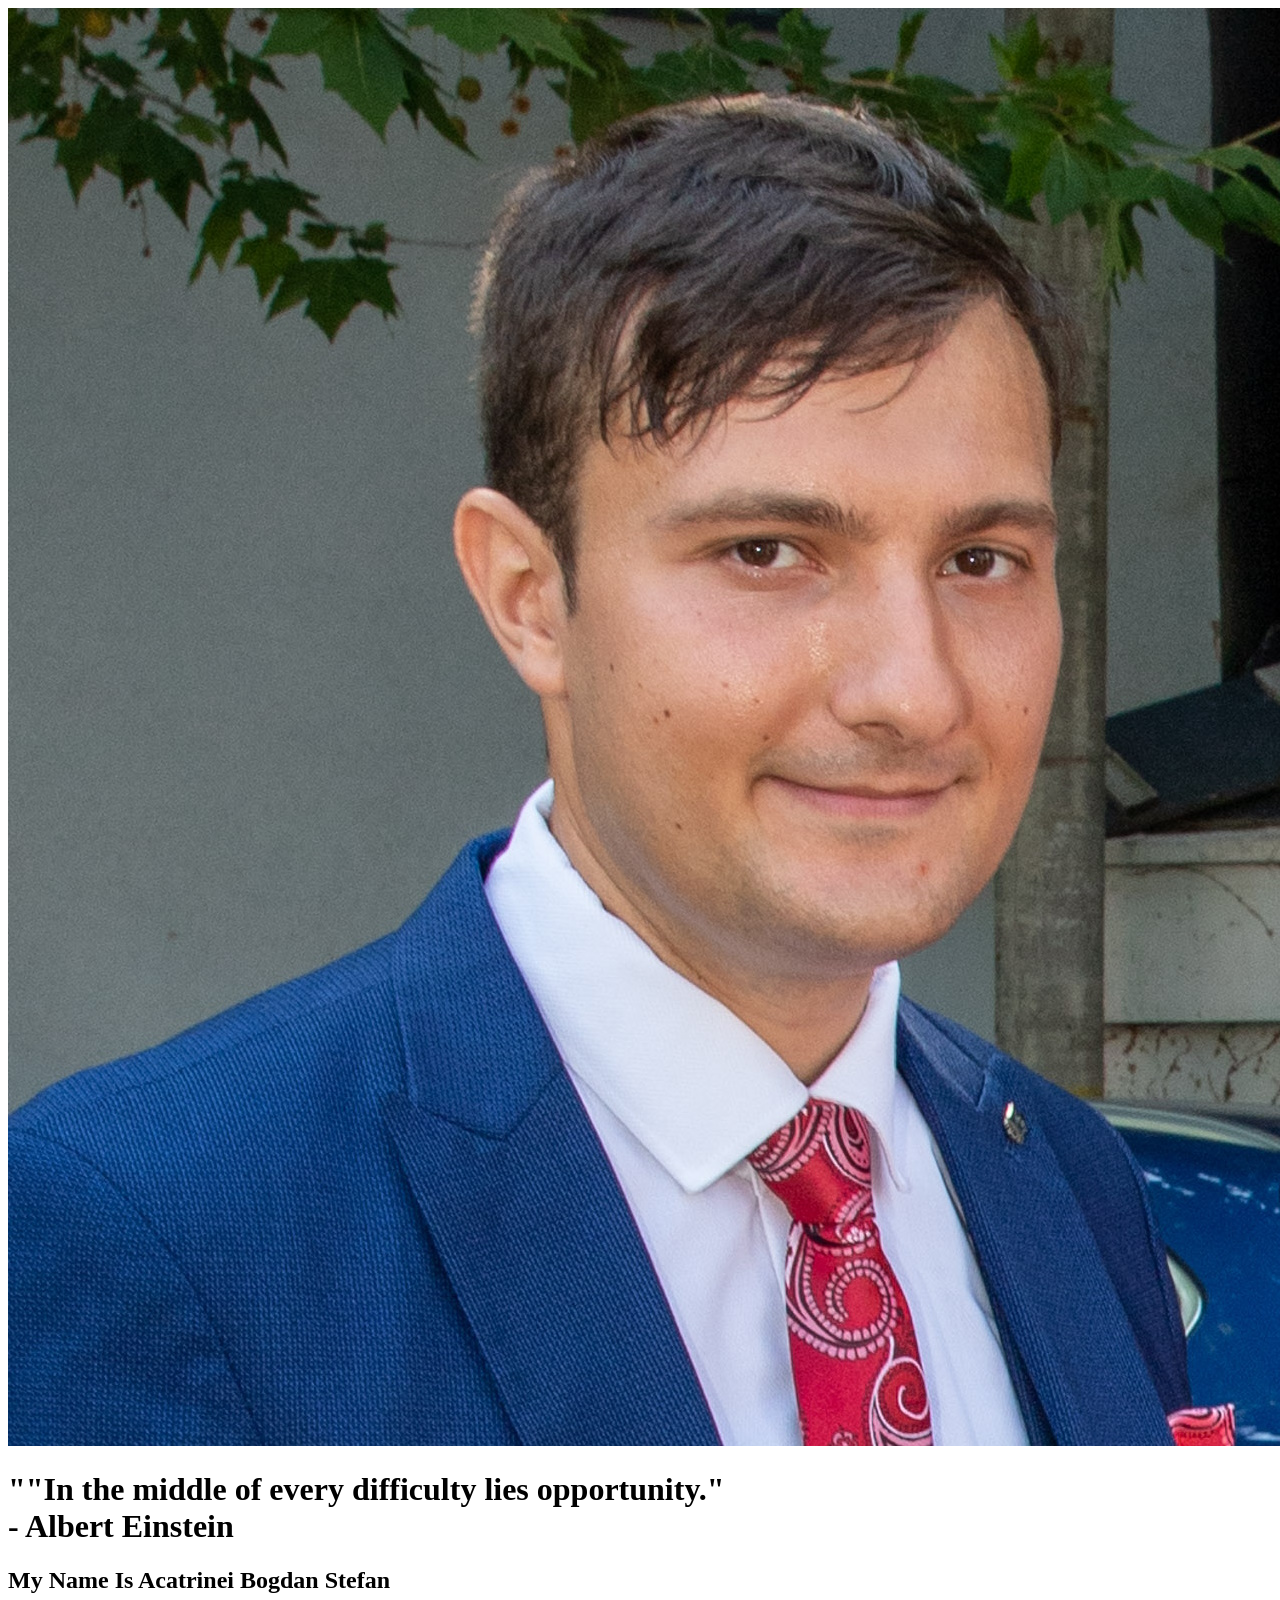
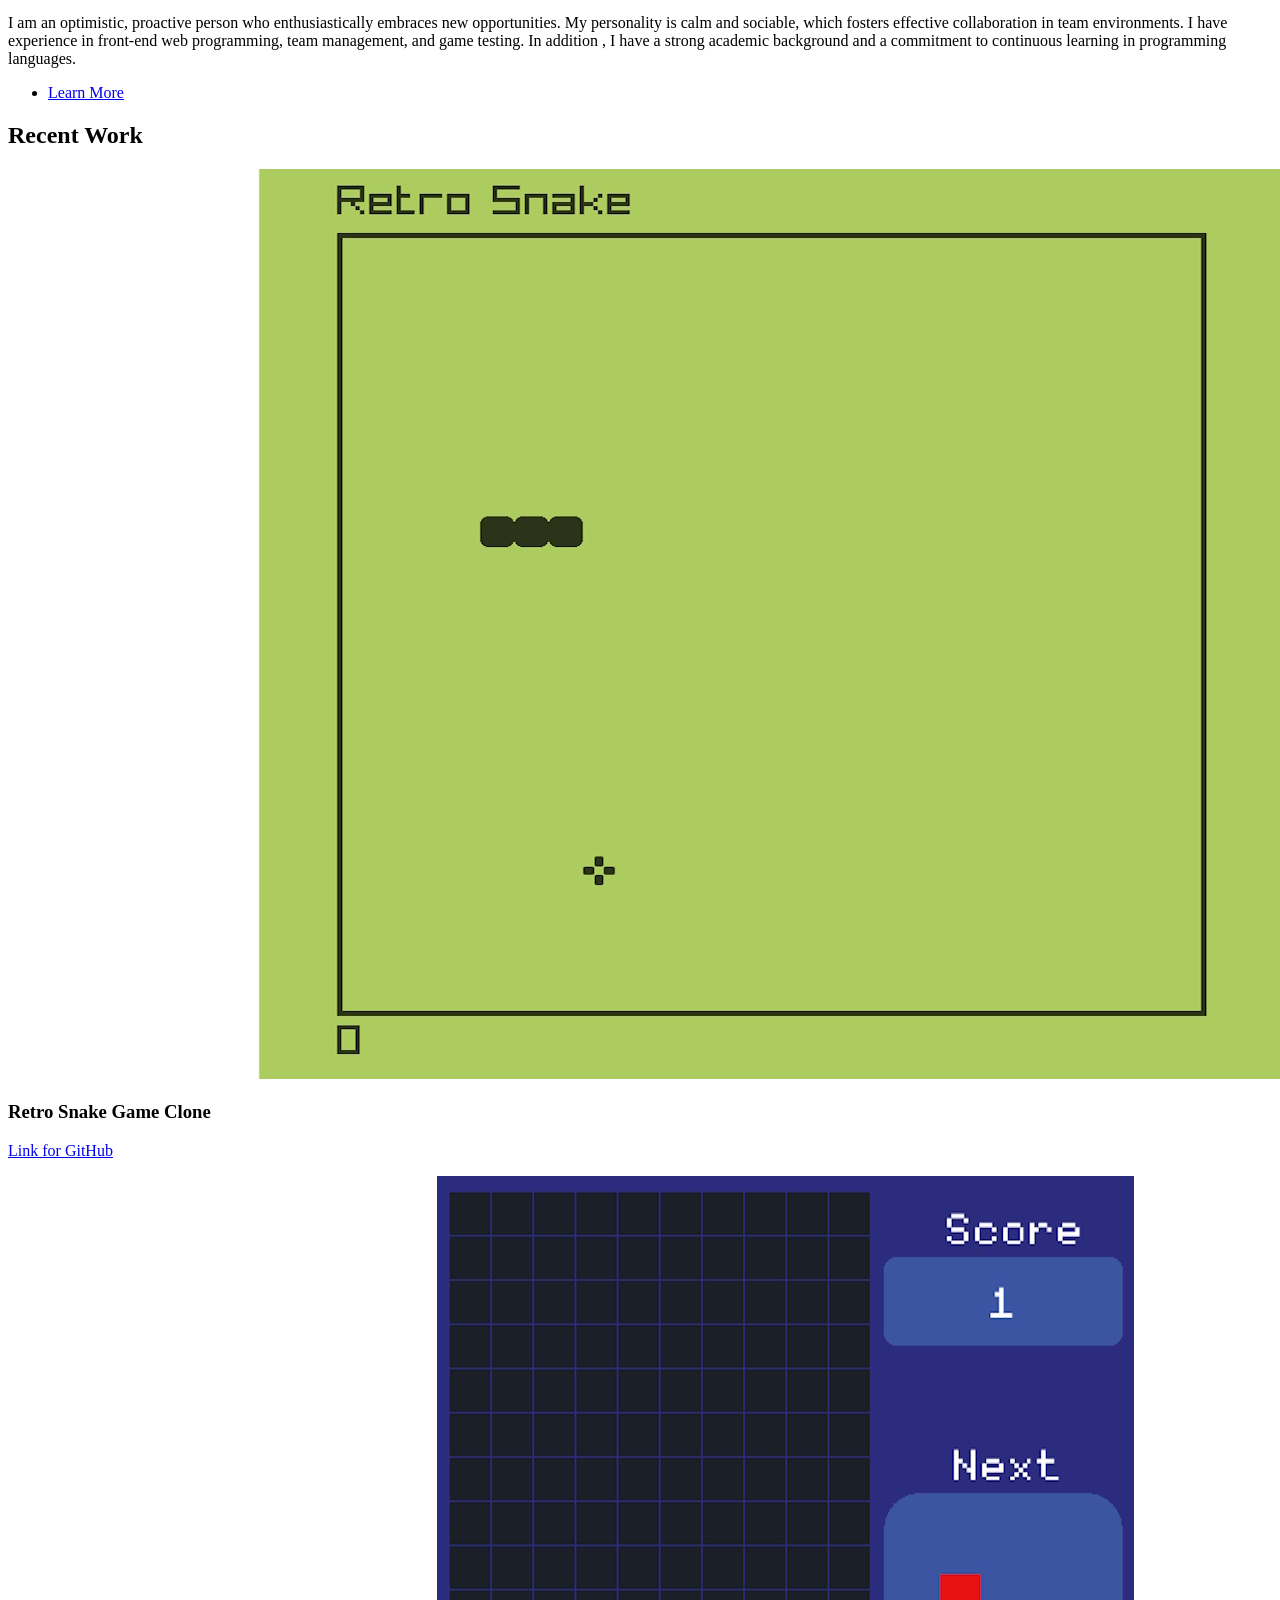
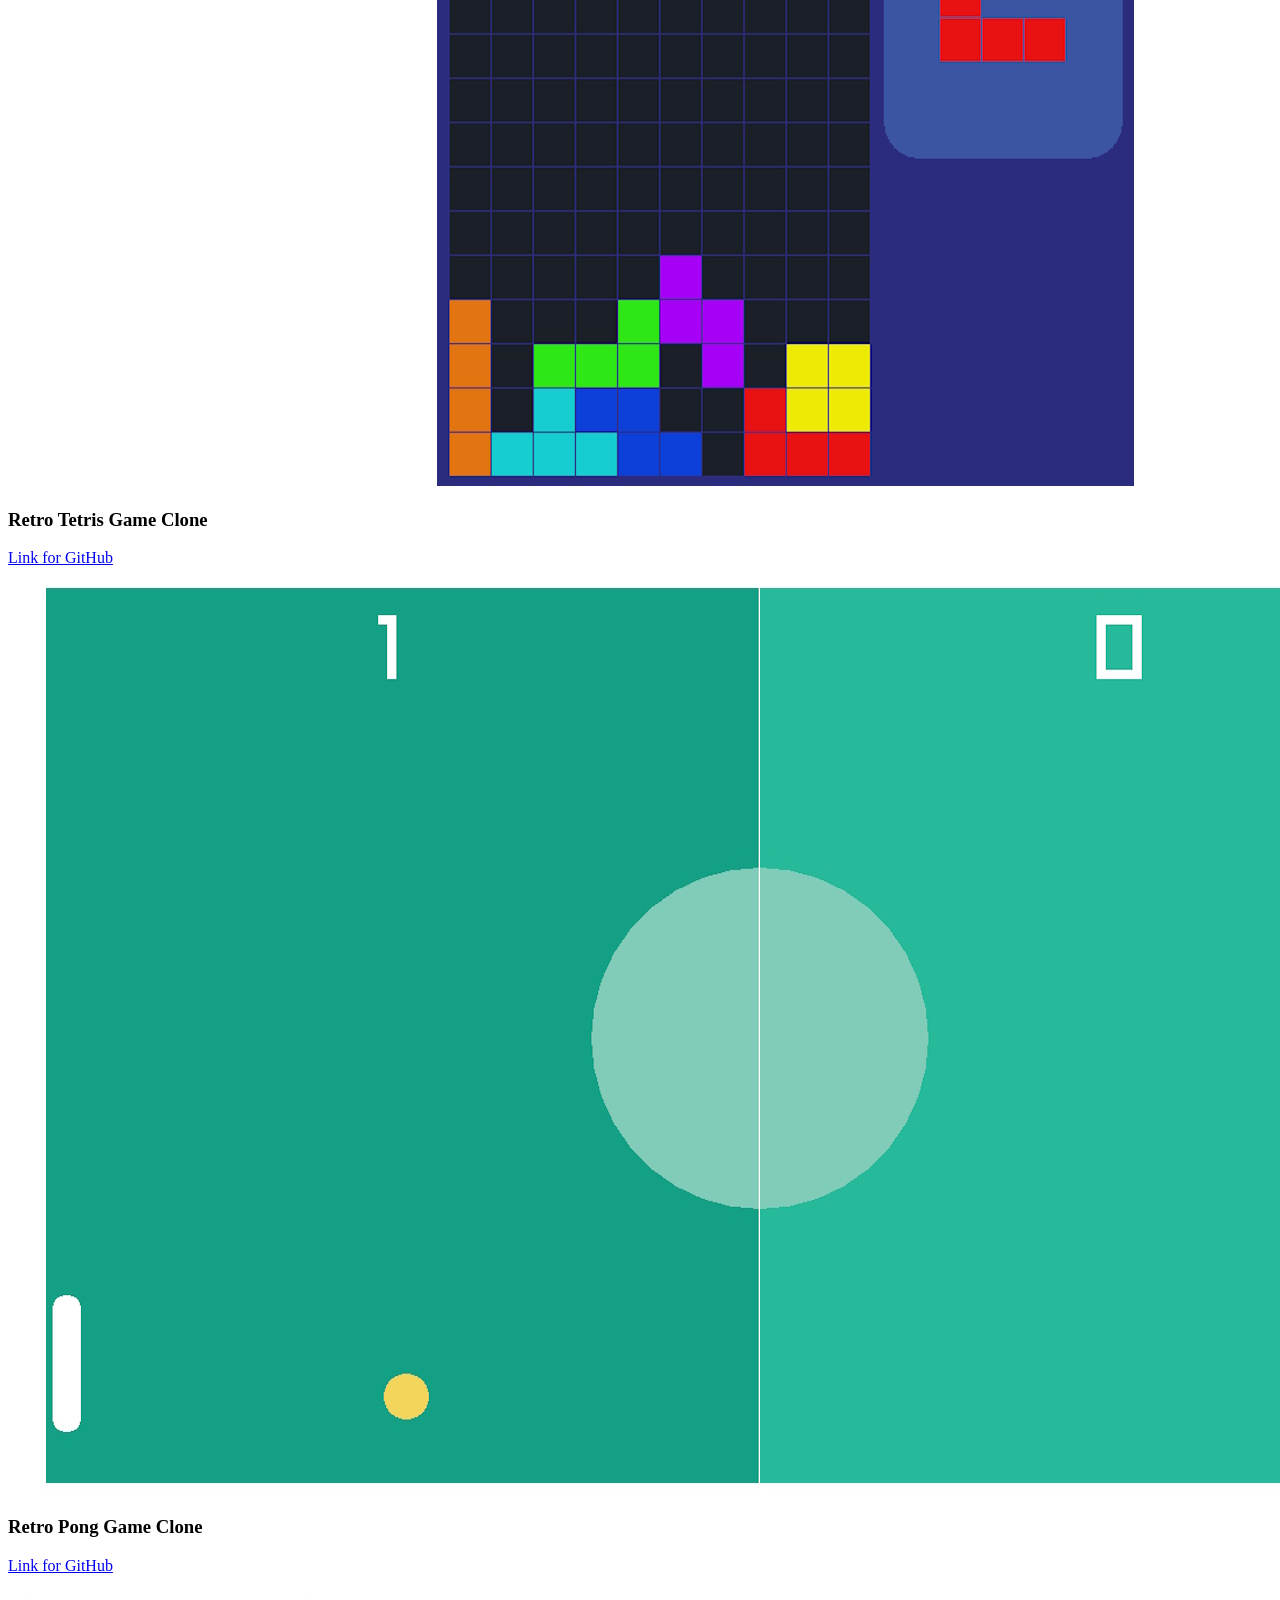
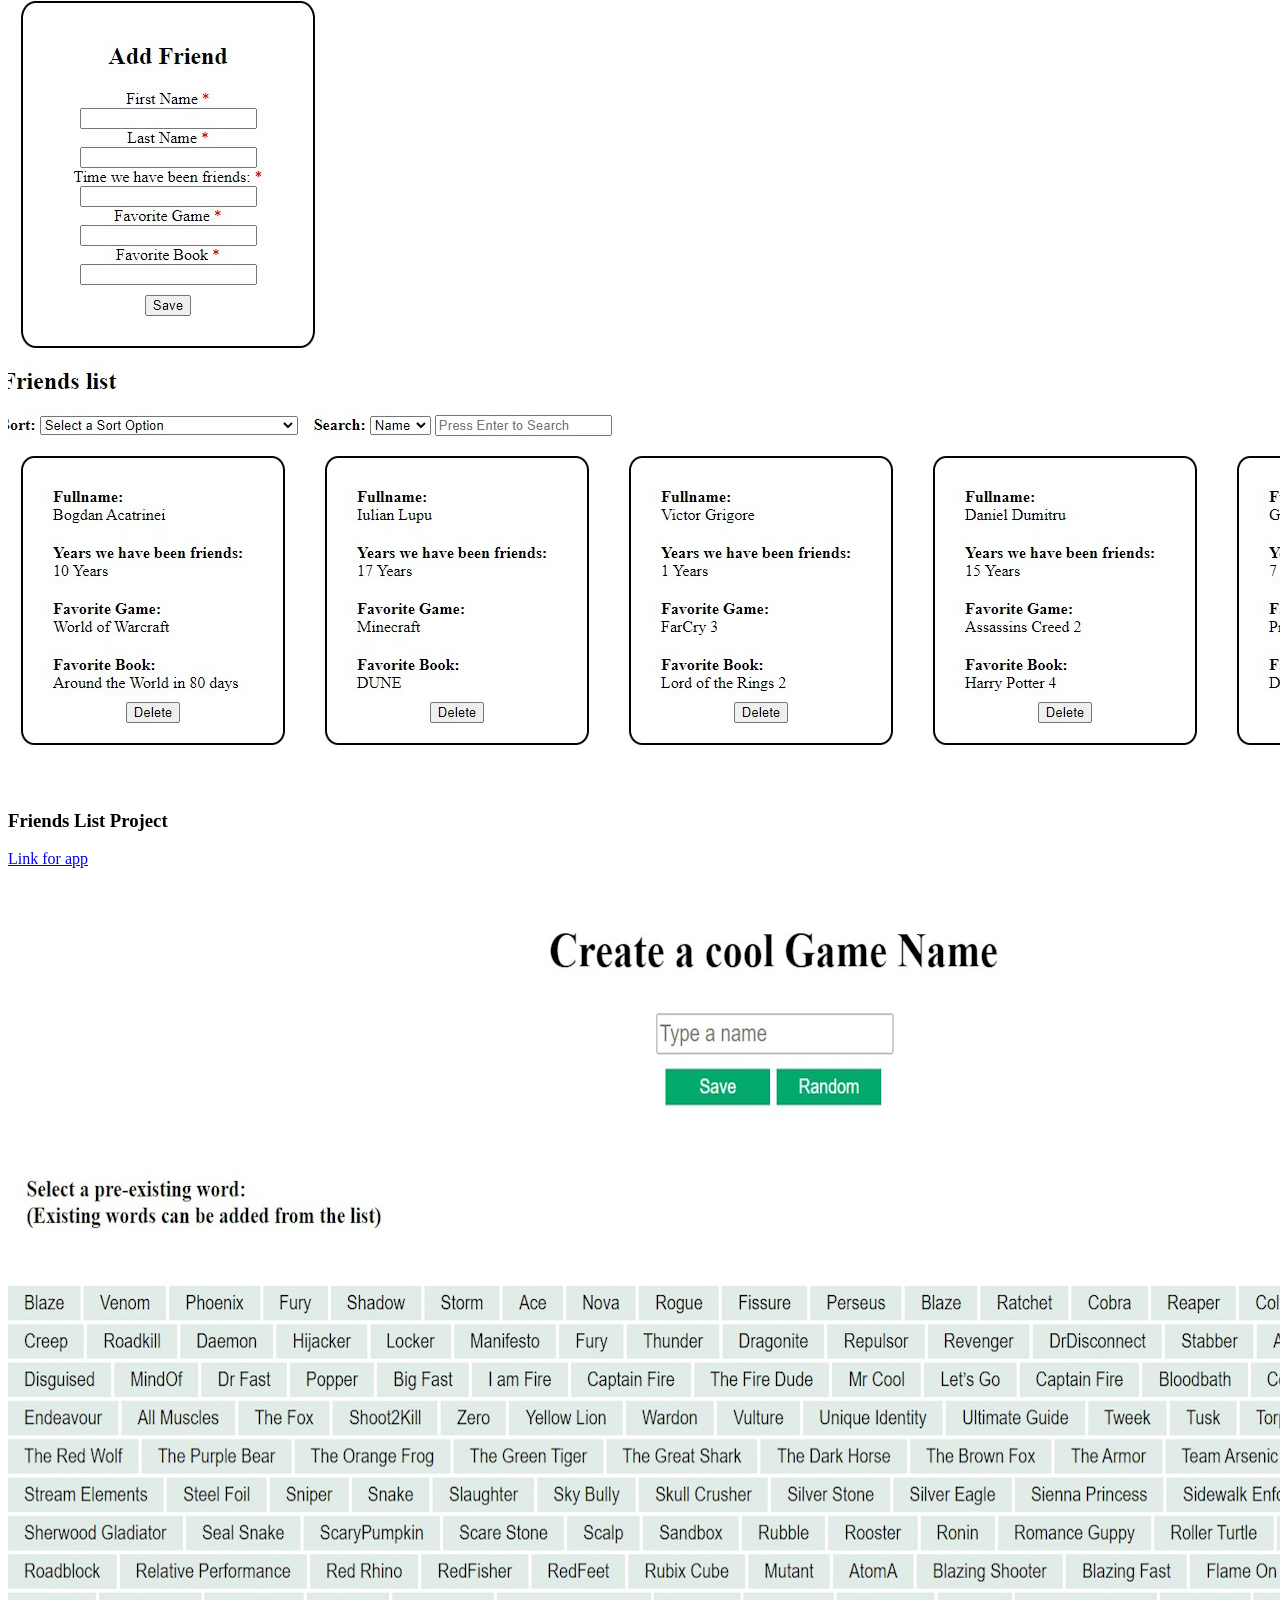
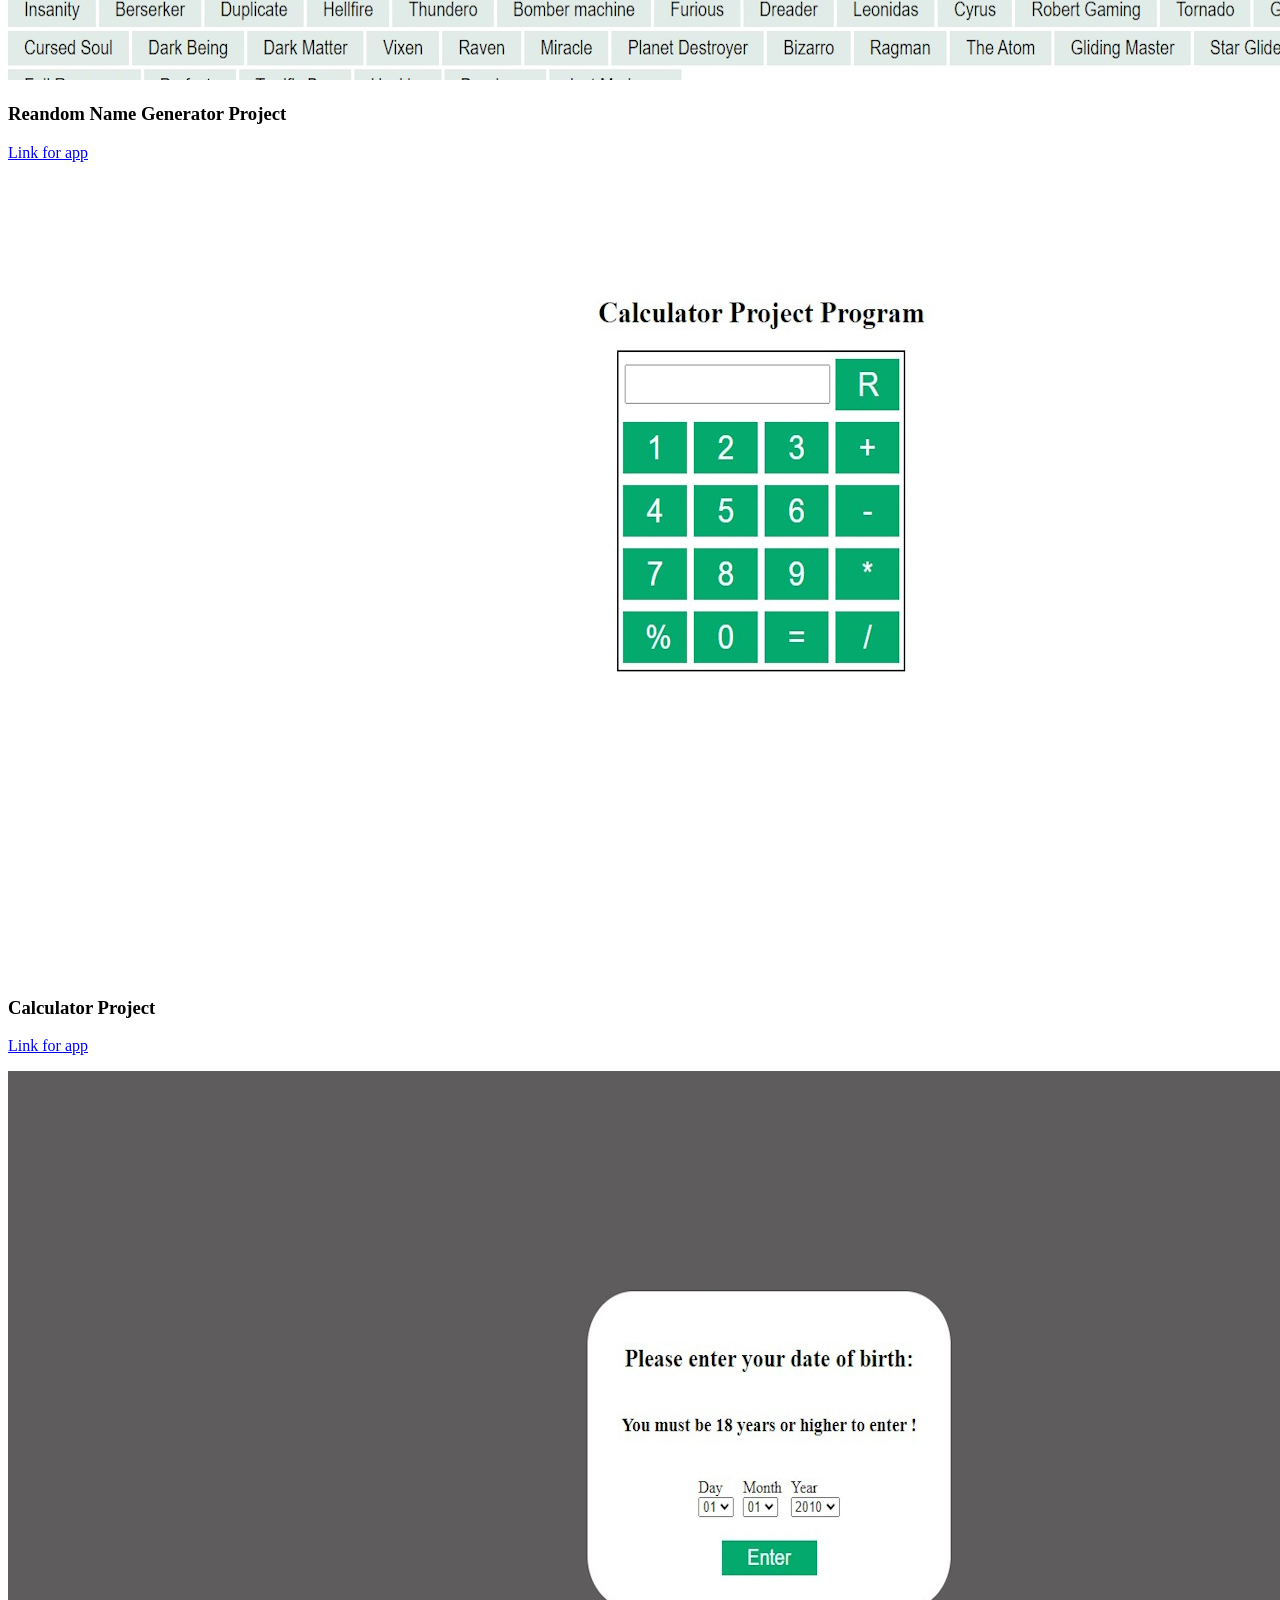
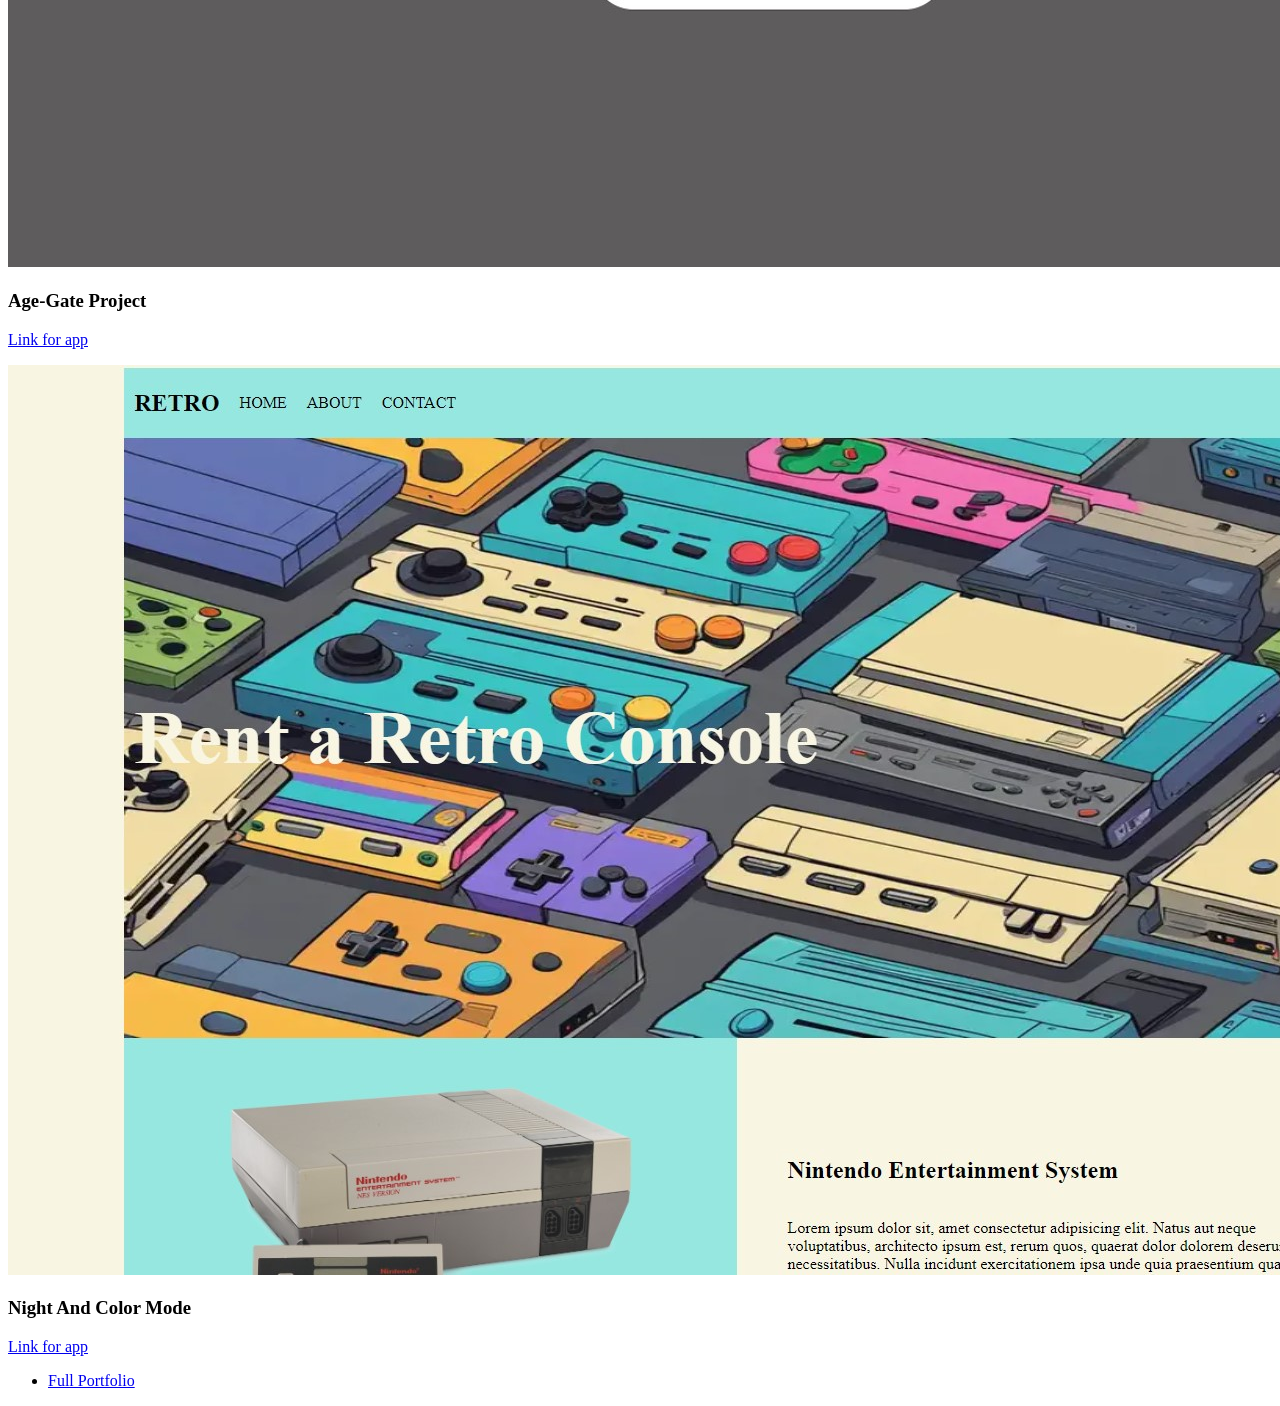
==== index.html @ f2a857d4 "Version 1.13" ====
<!DOCTYPE HTML>
<html>
	<head>
		<title>Strata by HTML5 UP</title>
		<meta charset="utf-8" />
		<meta name="viewport" content="width=device-width, initial-scale=1, user-scalable=no" />
		<link rel="stylesheet" href="assets/css/main.css" />
	</head>
	<body class="is-preload">

		<!-- Header -->
			<header id="header">
				<div class="inner">
					<a href="#" class="image avatar"><img src="images/avatar.jpg" alt="" /></a>
					<h1><strong>""In the middle of every difficulty lies opportunity." <br /> - Albert Einstein</strong><br />
					</h1>
				</div>
			</header>

		<!-- Main -->
			<div id="main">

				<!-- One -->
					<section id="one">
						<header class="major">
							<h2>My Name Is Acatrinei Bogdan Stefan</h2>
						</header>
						<p>I am an optimistic, proactive person who enthusiastically embraces 
							new opportunities. My personality is calm and sociable, which fosters 
							effective collaboration in team environments. I have experience in 
							front-end web programming, team management, and game testing. In addition
							, I have a strong academic background and a commitment to continuous 
							learning in programming languages.
							</p>
						<ul class="actions">
							<li><a href="cv.html" class="button">Learn More</a></li>
						</ul>
					</section>

				<!-- Two -->
					<section id="two">
						<h2>Recent Work</h2>
						<div class="row">
							<!-- Games -->
							<article class="col-6 col-12-xsmall work-item">
                <a href="images/fulls/06.jpg" class="image fit thumb"><img src="images/thumbs/06.jpg" alt="" /></a>
                <h3>Retro Snake Game Clone</h3>
                <p class="links">
                  <!-- <a href="#">Link for Download</a> -->
                  <a href="https://github.com/Acatrinei-Bogdan-Stefan/SnakeGame-clone">Link for GitHub</a>
                </p>
							</article>
                <article class="col-6 col-12-xsmall work-item">
                <a href="images/fulls/07.jpg" class="image fit thumb"><img src="images/thumbs/07.jpg" alt="" /></a>
                <h3>Retro Tetris Game Clone</h3>
                <p class="links">
                  <!-- <a href="#">Link for Download</a> -->
                  <a href="https://github.com/Acatrinei-Bogdan-Stefan/tetris-clone">Link for GitHub</a>
                </p>
							</article>
              
                <article class="col-6 col-12-xsmall work-item">
                <a href="images/fulls/08.jpg" class="image fit thumb"><img src="images/thumbs/08.jpg" alt="" /></a>
                <h3>Retro Pong Game Clone</h3>
                <p class="links">
                  <!-- <a href="#">Link for Download</a> -->
                  <a href="https://github.com/Acatrinei-Bogdan-Stefan/pong-clone">Link for GitHub</a>
                </p>
              </article>
								<!-- Web apps -->
							<article class="col-6 col-12-xsmall work-item">
								<a href="images/fulls/01.jpg" class="image fit thumb"><img src="images/thumbs/01.jpg" alt="" /></a>
								<h3>Friends List Project</h3>
								<p> <a href="https://acatrinei-bogdan-stefan.github.io/Friends-List">Link for app</a></p>
							</article>
							<article class="col-6 col-12-xsmall work-item">
								<a href="images/fulls/02.jpg" class="image fit thumb"><img src="images/thumbs/02.jpg" alt="" /></a>
								<h3>Reandom Name Generator Project</h3>
								<p> <a href="https://acatrinei-bogdan-stefan.github.io/Random-Band-Or-Game-Name-Generator/">Link for app</a></p>
							</article>
							<article class="col-6 col-12-xsmall work-item">
								<a href="images/fulls/03.jpg" class="image fit thumb"><img src="images/thumbs/03.jpg" alt="" /></a>
								<h3>Calculator Project</h3>
								<p> <a href="https://acatrinei-bogdan-stefan.github.io/Calculator/">Link for app</a></p>
							</article>
							<article class="col-6 col-12-xsmall work-item">
								<a href="images/fulls/04.jpg" class="image fit thumb"><img src="images/thumbs/04.jpg" alt="" /></a>
								<h3>Age-Gate Project</h3>
								<p> <a href="https://acatrinei-bogdan-stefan.github.io/Age-Gate/">Link for app</a></p>
							</article>
							<article class="col-6 col-12-xsmall work-item">
								<a href="images/fulls/05.jpg" class="image fit thumb"><img src="images/thumbs/05.jpg" alt="" /></a>
								<h3>Night And Color Mode</h3>
								<p> <a href="https://acatrinei-bogdan-stefan.github.io/Night-And-Color-Mode/">Link for app</a></p>
							</article>
						</div>
						<ul class="actions">
							<li><a href="#" class="button">Full Portfolio</a></li>
						</ul>
					</section>

		<!-- Footer -->
			<footer id="footer">
				<div class="inner">
				
					
				</div>
			</footer>

		<!-- Scripts -->
			<script src="assets/js/jquery.min.js"></script>
			<script src="assets/js/jquery.poptrox.min.js"></script>
			<script src="assets/js/browser.min.js"></script>
			<script src="assets/js/breakpoints.min.js"></script>
			<script src="assets/js/util.js"></script>
			<script src="assets/js/main.js"></script>

	</body>
</html>
---- assets/css/main.css ----
@import url("fontawesome-all.min.css");
@import url("https://fonts.googleapis.com/css?family=Source+Sans+Pro:400,400italic");

/*
	Strata by HTML5 UP
	html5up.net | @ajlkn
	Free for personal and commercial use under the CCA 3.0 license (html5up.net/license)
*/

html, body, div, span, applet, object,
iframe, h1, h2, h3, h4, h5, h6, p, blockquote,
pre, a, abbr, acronym, address, big, cite,
code, del, dfn, em, img, ins, kbd, q, s, samp,
small, strike, strong, sub, sup, tt, var, b,
u, i, center, dl, dt, dd, ol, ul, li, fieldset,
form, label, legend, table, caption, tbody,
tfoot, thead, tr, th, td, article, aside,
canvas, details, embed, figure, figcaption,
footer, header, hgroup, menu, nav, output, ruby,
section, summary, time, mark, audio, video {
	margin: 0;
	padding: 0;
	border: 0;
	font-size: 100%;
	font: inherit;
	vertical-align: baseline;}

article, aside, details, figcaption, figure,
footer, header, hgroup, menu, nav, section {
	display: block;}

body {
	line-height: 1;
}

ol, ul {
	list-style: none;
}

blockquote, q {
	quotes: none;
}

	blockquote:before, blockquote:after, q:before, q:after {
		content: '';
		content: none;
	}

table {
	border-collapse: collapse;
	border-spacing: 0;
}

body {
	-webkit-text-size-adjust: none;
}

mark {
	background-color: transparent;
	color: inherit;
}

input::-moz-focus-inner {
	border: 0;
	padding: 0;
}

input, select, textarea {
	-moz-appearance: none;
	-webkit-appearance: none;
	-ms-appearance: none;
	appearance: none;
}

/* Basic */

	html {
		box-sizing: border-box;
	}

	*, *:before, *:after {
		box-sizing: inherit;
	}

	body {
		background: #fff;
	}

		body.is-preload *, body.is-preload *:before, body.is-preload *:after {
			-moz-animation: none !important;
			-webkit-animation: none !important;
			-ms-animation: none !important;
			animation: none !important;
			-moz-transition: none !important;
			-webkit-transition: none !important;
			-ms-transition: none !important;
			transition: none !important;
		}

	body, input, select, textarea {
		color: #a2a2a2;
		font-family: "Source Sans Pro", Helvetica, sans-serif;
		font-size: 16pt;
		font-weight: 400;
		line-height: 1.75em;
	}

	a {
		-moz-transition: color 0.2s ease-in-out, border-color 0.2s ease-in-out;
		-webkit-transition: color 0.2s ease-in-out, border-color 0.2s ease-in-out;
		-ms-transition: color 0.2s ease-in-out, border-color 0.2s ease-in-out;
		transition: color 0.2s ease-in-out, border-color 0.2s ease-in-out;
		border-bottom: dotted 1px;
		color: #49bf9d;
		text-decoration: none;
	}

		a:hover {
			border-bottom-color: transparent;
			color: #49bf9d !important;
			text-decoration: none;
		}

	strong, b {
		color: #787878;
		font-weight: 400;
	}

	em, i {
		font-style: italic;
	}

	p {
		margin: 0 0 2em 0;
	}

	h1, h2, h3, h4, h5, h6 {
		color: #787878;
		font-weight: 400;
		line-height: 1em;
		margin: 0 0 1em 0;
	}

		h1 a, h2 a, h3 a, h4 a, h5 a, h6 a {
			color: inherit;
			text-decoration: none;
		}

	h1 {
		font-size: 2em;
		line-height: 1.5em;
	}

	h2 {
		font-size: 1.5em;
		line-height: 1.5em;
	}

	h3 {
		font-size: 1.25em;
		line-height: 1.5em;
	}

	h4 {
		font-size: 1.1em;
		line-height: 1.5em;
	}

	h5 {
		font-size: 0.9em;
		line-height: 1.5em;
	}

	h6 {
		font-size: 0.7em;
		line-height: 1.5em;
	}

	sub {
		font-size: 0.8em;
		position: relative;
		top: 0.5em;
	}

	sup {
		font-size: 0.8em;
		position: relative;
		top: -0.5em;
	}

	hr {
		border: 0;
		border-bottom: solid 2px #efefef;
		margin: 2em 0;
	}

		hr.major {
			margin: 3em 0;
		}

	blockquote {
		border-left: solid 6px #efefef;
		font-style: italic;
		margin: 0 0 2em 0;
		padding: 0.5em 0 0.5em 1.5em;
	}

	code {
		background: #f7f7f7;
		border-radius: 0.35em;
		border: solid 2px #efefef;
		font-family: "Courier New", monospace;
		font-size: 0.9em;
		margin: 0 0.25em;
		padding: 0.25em 0.65em;
	}

	pre {
		-webkit-overflow-scrolling: touch;
		font-family: "Courier New", monospace;
		font-size: 0.9em;
		margin: 0 0 2em 0;
	}

		pre code {
			display: block;
			line-height: 1.75em;
			padding: 1em 1.5em;
			overflow-x: auto;
		}

	.align-left {
		text-align: left;
	}

	.align-center {
		text-align: center;
	}

	.align-right {
		text-align: right;
	}

/* Container */

	.container {
		margin: 0 auto;
		max-width: calc(100% - 4em);
		width: 100%;
	}

		.container.xsmall {
			width: 25%;
		}

		.container.small {
			width: 50%;
		}

		.container.medium {
			width: 75%;
		}

		.container.large {
			width: 125%;
		}

		.container.xlarge {
			width: 150%;
		}

		.container.max {
			width: 100%;
		}

		@media screen and (max-width: 980px) {

			.container {
				width: 100% !important;
				max-width: 100% !important;
			}

		}

		@media screen and (max-width: 480px) {

			.container {
				max-width: calc(100% - 3em);
			}

		}

/* Row */

	.row {
		display: flex;
		flex-wrap: wrap;
		box-sizing: border-box;
		align-items: stretch;
	}

		.row > * {
			box-sizing: border-box;
		}

		.row.gtr-uniform > * > :last-child {
			margin-bottom: 0;
		}

		.row.aln-left {
			justify-content: flex-start;
		}

		.row.aln-center {
			justify-content: center;
		}

		.row.aln-right {
			justify-content: flex-end;
		}

		.row.aln-top {
			align-items: flex-start;
		}

		.row.aln-middle {
			align-items: center;
		}

		.row.aln-bottom {
			align-items: flex-end;
		}

		.row > .imp {
			order: -1;
		}

		.row > .col-1 {
			width: 8.33333%;
		}

		.row > .off-1 {
			margin-left: 8.33333%;
		}

		.row > .col-2 {
			width: 16.66667%;
		}

		.row > .off-2 {
			margin-left: 16.66667%;
		}

		.row > .col-3 {
			width: 25%;
		}

		.row > .off-3 {
			margin-left: 25%;
		}

		.row > .col-4 {
			width: 33.33333%;
		}

		.row > .off-4 {
			margin-left: 33.33333%;
		}

		.row > .col-5 {
			width: 41.66667%;
		}

		.row > .off-5 {
			margin-left: 41.66667%;
		}

		.row > .col-6 {
			width: 50%;
		}

		.row > .off-6 {
			margin-left: 50%;
		}

		.row > .col-7 {
			width: 58.33333%;
		}

		.row > .off-7 {
			margin-left: 58.33333%;
		}

		.row > .col-8 {
			width: 66.66667%;
		}

		.row > .off-8 {
			margin-left: 66.66667%;
		}

		.row > .col-9 {
			width: 75%;
		}

		.row > .off-9 {
			margin-left: 75%;
		}

		.row > .col-10 {
			width: 83.33333%;
		}

		.row > .off-10 {
			margin-left: 83.33333%;
		}

		.row > .col-11 {
			width: 91.66667%;
		}

		.row > .off-11 {
			margin-left: 91.66667%;
		}

		.row > .col-12 {
			width: 100%;
		}

		.row > .off-12 {
			margin-left: 100%;
		}

		.row.gtr-0 {
			margin-top: 0;
			margin-left: 0em;
		}

			.row.gtr-0 > * {
				padding: 0 0 0 0em;
			}

			.row.gtr-0.gtr-uniform {
				margin-top: 0em;
			}

				.row.gtr-0.gtr-uniform > * {
					padding-top: 0em;
				}

		.row.gtr-25 {
			margin-top: 0;
			margin-left: -0.625em;
		}

			.row.gtr-25 > * {
				padding: 0 0 0 0.625em;
			}

			.row.gtr-25.gtr-uniform {
				margin-top: -0.625em;
			}

				.row.gtr-25.gtr-uniform > * {
					padding-top: 0.625em;
				}

		.row.gtr-50 {
			margin-top: 0;
			margin-left: -1.25em;
		}

			.row.gtr-50 > * {
				padding: 0 0 0 1.25em;
			}

			.row.gtr-50.gtr-uniform {
				margin-top: -1.25em;
			}

				.row.gtr-50.gtr-uniform > * {
					padding-top: 1.25em;
				}

		.row {
			margin-top: 0;
			margin-left: -2.5em;
		}

			.row > * {
				padding: 0 0 0 2.5em;
			}

			.row.gtr-uniform {
				margin-top: -2.5em;
			}

				.row.gtr-uniform > * {
					padding-top: 2.5em;
				}

		.row.gtr-150 {
			margin-top: 0;
			margin-left: -3.75em;
		}

			.row.gtr-150 > * {
				padding: 0 0 0 3.75em;
			}

			.row.gtr-150.gtr-uniform {
				margin-top: -3.75em;
			}

				.row.gtr-150.gtr-uniform > * {
					padding-top: 3.75em;
				}

		.row.gtr-200 {
			margin-top: 0;
			margin-left: -5em;
		}

			.row.gtr-200 > * {
				padding: 0 0 0 5em;
			}

			.row.gtr-200.gtr-uniform {
				margin-top: -5em;
			}

				.row.gtr-200.gtr-uniform > * {
					padding-top: 5em;
				}

		@media screen and (max-width: 1800px) {

			.row {
				display: flex;
				flex-wrap: wrap;
				box-sizing: border-box;
				align-items: stretch;
			}

				.row > * {
					box-sizing: border-box;
				}

				.row.gtr-uniform > * > :last-child {
					margin-bottom: 0;
				}

				.row.aln-left {
					justify-content: flex-start;
				}

				.row.aln-center {
					justify-content: center;
				}

				.row.aln-right {
					justify-content: flex-end;
				}

				.row.aln-top {
					align-items: flex-start;
				}

				.row.aln-middle {
					align-items: center;
				}

				.row.aln-bottom {
					align-items: flex-end;
				}

				.row > .imp-xlarge {
					order: -1;
				}

				.row > .col-1-xlarge {
					width: 8.33333%;
				}

				.row > .off-1-xlarge {
					margin-left: 8.33333%;
				}

				.row > .col-2-xlarge {
					width: 16.66667%;
				}

				.row > .off-2-xlarge {
					margin-left: 16.66667%;
				}

				.row > .col-3-xlarge {
					width: 25%;
				}

				.row > .off-3-xlarge {
					margin-left: 25%;
				}

				.row > .col-4-xlarge {
					width: 33.33333%;
				}

				.row > .off-4-xlarge {
					margin-left: 33.33333%;
				}

				.row > .col-5-xlarge {
					width: 41.66667%;
				}

				.row > .off-5-xlarge {
					margin-left: 41.66667%;
				}

				.row > .col-6-xlarge {
					width: 50%;
				}

				.row > .off-6-xlarge {
					margin-left: 50%;
				}

				.row > .col-7-xlarge {
					width: 58.33333%;
				}

				.row > .off-7-xlarge {
					margin-left: 58.33333%;
				}

				.row > .col-8-xlarge {
					width: 66.66667%;
				}

				.row > .off-8-xlarge {
					margin-left: 66.66667%;
				}

				.row > .col-9-xlarge {
					width: 75%;
				}

				.row > .off-9-xlarge {
					margin-left: 75%;
				}

				.row > .col-10-xlarge {
					width: 83.33333%;
				}

				.row > .off-10-xlarge {
					margin-left: 83.33333%;
				}

				.row > .col-11-xlarge {
					width: 91.66667%;
				}

				.row > .off-11-xlarge {
					margin-left: 91.66667%;
				}

				.row > .col-12-xlarge {
					width: 100%;
				}

				.row > .off-12-xlarge {
					margin-left: 100%;
				}

				.row.gtr-0 {
					margin-top: 0;
					margin-left: 0em;
				}

					.row.gtr-0 > * {
						padding: 0 0 0 0em;
					}

					.row.gtr-0.gtr-uniform {
						margin-top: 0em;
					}

						.row.gtr-0.gtr-uniform > * {
							padding-top: 0em;
						}

				.row.gtr-25 {
					margin-top: 0;
					margin-left: -0.625em;
				}

					.row.gtr-25 > * {
						padding: 0 0 0 0.625em;
					}

					.row.gtr-25.gtr-uniform {
						margin-top: -0.625em;
					}

						.row.gtr-25.gtr-uniform > * {
							padding-top: 0.625em;
						}

				.row.gtr-50 {
					margin-top: 0;
					margin-left: -1.25em;
				}

					.row.gtr-50 > * {
						padding: 0 0 0 1.25em;
					}

					.row.gtr-50.gtr-uniform {
						margin-top: -1.25em;
					}

						.row.gtr-50.gtr-uniform > * {
							padding-top: 1.25em;
						}

				.row {
					margin-top: 0;
					margin-left: -2.5em;
				}

					.row > * {
						padding: 0 0 0 2.5em;
					}

					.row.gtr-uniform {
						margin-top: -2.5em;
					}

						.row.gtr-uniform > * {
							padding-top: 2.5em;
						}

				.row.gtr-150 {
					margin-top: 0;
					margin-left: -3.75em;
				}

					.row.gtr-150 > * {
						padding: 0 0 0 3.75em;
					}

					.row.gtr-150.gtr-uniform {
						margin-top: -3.75em;
					}

						.row.gtr-150.gtr-uniform > * {
							padding-top: 3.75em;
						}

				.row.gtr-200 {
					margin-top: 0;
					margin-left: -5em;
				}

					.row.gtr-200 > * {
						padding: 0 0 0 5em;
					}

					.row.gtr-200.gtr-uniform {
						margin-top: -5em;
					}

						.row.gtr-200.gtr-uniform > * {
							padding-top: 5em;
						}

		}

		@media screen and (max-width: 1280px) {

			.row {
				display: flex;
				flex-wrap: wrap;
				box-sizing: border-box;
				align-items: stretch;
			}

				.row > * {
					box-sizing: border-box;
				}

				.row.gtr-uniform > * > :last-child {
					margin-bottom: 0;
				}

				.row.aln-left {
					justify-content: flex-start;
				}

				.row.aln-center {
					justify-content: center;
				}

				.row.aln-right {
					justify-content: flex-end;
				}

				.row.aln-top {
					align-items: flex-start;
				}

				.row.aln-middle {
					align-items: center;
				}

				.row.aln-bottom {
					align-items: flex-end;
				}

				.row > .imp-large {
					order: -1;
				}

				.row > .col-1-large {
					width: 8.33333%;
				}

				.row > .off-1-large {
					margin-left: 8.33333%;
				}

				.row > .col-2-large {
					width: 16.66667%;
				}

				.row > .off-2-large {
					margin-left: 16.66667%;
				}

				.row > .col-3-large {
					width: 25%;
				}

				.row > .off-3-large {
					margin-left: 25%;
				}

				.row > .col-4-large {
					width: 33.33333%;
				}

				.row > .off-4-large {
					margin-left: 33.33333%;
				}

				.row > .col-5-large {
					width: 41.66667%;
				}

				.row > .off-5-large {
					margin-left: 41.66667%;
				}

				.row > .col-6-large {
					width: 50%;
				}

				.row > .off-6-large {
					margin-left: 50%;
				}

				.row > .col-7-large {
					width: 58.33333%;
				}

				.row > .off-7-large {
					margin-left: 58.33333%;
				}

				.row > .col-8-large {
					width: 66.66667%;
				}

				.row > .off-8-large {
					margin-left: 66.66667%;
				}

				.row > .col-9-large {
					width: 75%;
				}

				.row > .off-9-large {
					margin-left: 75%;
				}

				.row > .col-10-large {
					width: 83.33333%;
				}

				.row > .off-10-large {
					margin-left: 83.33333%;
				}

				.row > .col-11-large {
					width: 91.66667%;
				}

				.row > .off-11-large {
					margin-left: 91.66667%;
				}

				.row > .col-12-large {
					width: 100%;
				}

				.row > .off-12-large {
					margin-left: 100%;
				}

				.row.gtr-0 {
					margin-top: 0;
					margin-left: 0em;
				}

					.row.gtr-0 > * {
						padding: 0 0 0 0em;
					}

					.row.gtr-0.gtr-uniform {
						margin-top: 0em;
					}

						.row.gtr-0.gtr-uniform > * {
							padding-top: 0em;
						}

				.row.gtr-25 {
					margin-top: 0;
					margin-left: -0.5em;
				}

					.row.gtr-25 > * {
						padding: 0 0 0 0.5em;
					}

					.row.gtr-25.gtr-uniform {
						margin-top: -0.5em;
					}

						.row.gtr-25.gtr-uniform > * {
							padding-top: 0.5em;
						}

				.row.gtr-50 {
					margin-top: 0;
					margin-left: -1em;
				}

					.row.gtr-50 > * {
						padding: 0 0 0 1em;
					}

					.row.gtr-50.gtr-uniform {
						margin-top: -1em;
					}

						.row.gtr-50.gtr-uniform > * {
							padding-top: 1em;
						}

				.row {
					margin-top: 0;
					margin-left: -2em;
				}

					.row > * {
						padding: 0 0 0 2em;
					}

					.row.gtr-uniform {
						margin-top: -2em;
					}

						.row.gtr-uniform > * {
							padding-top: 2em;
						}

				.row.gtr-150 {
					margin-top: 0;
					margin-left: -3em;
				}

					.row.gtr-150 > * {
						padding: 0 0 0 3em;
					}

					.row.gtr-150.gtr-uniform {
						margin-top: -3em;
					}

						.row.gtr-150.gtr-uniform > * {
							padding-top: 3em;
						}

				.row.gtr-200 {
					margin-top: 0;
					margin-left: -4em;
				}

					.row.gtr-200 > * {
						padding: 0 0 0 4em;
					}

					.row.gtr-200.gtr-uniform {
						margin-top: -4em;
					}

						.row.gtr-200.gtr-uniform > * {
							padding-top: 4em;
						}

		}

		@media screen and (max-width: 980px) {

			.row {
				display: flex;
				flex-wrap: wrap;
				box-sizing: border-box;
				align-items: stretch;
			}

				.row > * {
					box-sizing: border-box;
				}

				.row.gtr-uniform > * > :last-child {
					margin-bottom: 0;
				}

				.row.aln-left {
					justify-content: flex-start;
				}

				.row.aln-center {
					justify-content: center;
				}

				.row.aln-right {
					justify-content: flex-end;
				}

				.row.aln-top {
					align-items: flex-start;
				}

				.row.aln-middle {
					align-items: center;
				}

				.row.aln-bottom {
					align-items: flex-end;
				}

				.row > .imp-medium {
					order: -1;
				}

				.row > .col-1-medium {
					width: 8.33333%;
				}

				.row > .off-1-medium {
					margin-left: 8.33333%;
				}

				.row > .col-2-medium {
					width: 16.66667%;
				}

				.row > .off-2-medium {
					margin-left: 16.66667%;
				}

				.row > .col-3-medium {
					width: 25%;
				}

				.row > .off-3-medium {
					margin-left: 25%;
				}

				.row > .col-4-medium {
					width: 33.33333%;
				}

				.row > .off-4-medium {
					margin-left: 33.33333%;
				}

				.row > .col-5-medium {
					width: 41.66667%;
				}

				.row > .off-5-medium {
					margin-left: 41.66667%;
				}

				.row > .col-6-medium {
					width: 50%;
				}

				.row > .off-6-medium {
					margin-left: 50%;
				}

				.row > .col-7-medium {
					width: 58.33333%;
				}

				.row > .off-7-medium {
					margin-left: 58.33333%;
				}

				.row > .col-8-medium {
					width: 66.66667%;
				}

				.row > .off-8-medium {
					margin-left: 66.66667%;
				}

				.row > .col-9-medium {
					width: 75%;
				}

				.row > .off-9-medium {
					margin-left: 75%;
				}

				.row > .col-10-medium {
					width: 83.33333%;
				}

				.row > .off-10-medium {
					margin-left: 83.33333%;
				}

				.row > .col-11-medium {
					width: 91.66667%;
				}

				.row > .off-11-medium {
					margin-left: 91.66667%;
				}

				.row > .col-12-medium {
					width: 100%;
				}

				.row > .off-12-medium {
					margin-left: 100%;
				}

				.row.gtr-0 {
					margin-top: 0;
					margin-left: 0em;
				}

					.row.gtr-0 > * {
						padding: 0 0 0 0em;
					}

					.row.gtr-0.gtr-uniform {
						margin-top: 0em;
					}

						.row.gtr-0.gtr-uniform > * {
							padding-top: 0em;
						}

				.row.gtr-25 {
					margin-top: 0;
					margin-left: -0.5em;
				}

					.row.gtr-25 > * {
						padding: 0 0 0 0.5em;
					}

					.row.gtr-25.gtr-uniform {
						margin-top: -0.5em;
					}

						.row.gtr-25.gtr-uniform > * {
							padding-top: 0.5em;
						}

				.row.gtr-50 {
					margin-top: 0;
					margin-left: -1em;
				}

					.row.gtr-50 > * {
						padding: 0 0 0 1em;
					}

					.row.gtr-50.gtr-uniform {
						margin-top: -1em;
					}

						.row.gtr-50.gtr-uniform > * {
							padding-top: 1em;
						}

				.row {
					margin-top: 0;
					margin-left: -2em;
				}

					.row > * {
						padding: 0 0 0 2em;
					}

					.row.gtr-uniform {
						margin-top: -2em;
					}

						.row.gtr-uniform > * {
							padding-top: 2em;
						}

				.row.gtr-150 {
					margin-top: 0;
					margin-left: -3em;
				}

					.row.gtr-150 > * {
						padding: 0 0 0 3em;
					}

					.row.gtr-150.gtr-uniform {
						margin-top: -3em;
					}

						.row.gtr-150.gtr-uniform > * {
							padding-top: 3em;
						}

				.row.gtr-200 {
					margin-top: 0;
					margin-left: -4em;
				}

					.row.gtr-200 > * {
						padding: 0 0 0 4em;
					}

					.row.gtr-200.gtr-uniform {
						margin-top: -4em;
					}

						.row.gtr-200.gtr-uniform > * {
							padding-top: 4em;
						}

		}

		@media screen and (max-width: 736px) {

			.row {
				display: flex;
				flex-wrap: wrap;
				box-sizing: border-box;
				align-items: stretch;
			}

				.row > * {
					box-sizing: border-box;
				}

				.row.gtr-uniform > * > :last-child {
					margin-bottom: 0;
				}

				.row.aln-left {
					justify-content: flex-start;
				}

				.row.aln-center {
					justify-content: center;
				}

				.row.aln-right {
					justify-content: flex-end;
				}

				.row.aln-top {
					align-items: flex-start;
				}

				.row.aln-middle {
					align-items: center;
				}

				.row.aln-bottom {
					align-items: flex-end;
				}

				.row > .imp-small {
					order: -1;
				}

				.row > .col-1-small {
					width: 8.33333%;
				}

				.row > .off-1-small {
					margin-left: 8.33333%;
				}

				.row > .col-2-small {
					width: 16.66667%;
				}

				.row > .off-2-small {
					margin-left: 16.66667%;
				}

				.row > .col-3-small {
					width: 25%;
				}

				.row > .off-3-small {
					margin-left: 25%;
				}

				.row > .col-4-small {
					width: 33.33333%;
				}

				.row > .off-4-small {
					margin-left: 33.33333%;
				}

				.row > .col-5-small {
					width: 41.66667%;
				}

				.row > .off-5-small {
					margin-left: 41.66667%;
				}

				.row > .col-6-small {
					width: 50%;
				}

				.row > .off-6-small {
					margin-left: 50%;
				}

				.row > .col-7-small {
					width: 58.33333%;
				}

				.row > .off-7-small {
					margin-left: 58.33333%;
				}

				.row > .col-8-small {
					width: 66.66667%;
				}

				.row > .off-8-small {
					margin-left: 66.66667%;
				}

				.row > .col-9-small {
					width: 75%;
				}

				.row > .off-9-small {
					margin-left: 75%;
				}

				.row > .col-10-small {
					width: 83.33333%;
				}

				.row > .off-10-small {
					margin-left: 83.33333%;
				}

				.row > .col-11-small {
					width: 91.66667%;
				}

				.row > .off-11-small {
					margin-left: 91.66667%;
				}

				.row > .col-12-small {
					width: 100%;
				}

				.row > .off-12-small {
					margin-left: 100%;
				}

				.row.gtr-0 {
					margin-top: 0;
					margin-left: 0em;
				}

					.row.gtr-0 > * {
						padding: 0 0 0 0em;
					}

					.row.gtr-0.gtr-uniform {
						margin-top: 0em;
					}

						.row.gtr-0.gtr-uniform > * {
							padding-top: 0em;
						}

				.row.gtr-25 {
					margin-top: 0;
					margin-left: -0.375em;
				}

					.row.gtr-25 > * {
						padding: 0 0 0 0.375em;
					}

					.row.gtr-25.gtr-uniform {
						margin-top: -0.375em;
					}

						.row.gtr-25.gtr-uniform > * {
							padding-top: 0.375em;
						}

				.row.gtr-50 {
					margin-top: 0;
					margin-left: -0.75em;
				}

					.row.gtr-50 > * {
						padding: 0 0 0 0.75em;
					}

					.row.gtr-50.gtr-uniform {
						margin-top: -0.75em;
					}

						.row.gtr-50.gtr-uniform > * {
							padding-top: 0.75em;
						}

				.row {
					margin-top: 0;
					margin-left: -1.5em;
				}

					.row > * {
						padding: 0 0 0 1.5em;
					}

					.row.gtr-uniform {
						margin-top: -1.5em;
					}

						.row.gtr-uniform > * {
							padding-top: 1.5em;
						}

				.row.gtr-150 {
					margin-top: 0;
					margin-left: -2.25em;
				}

					.row.gtr-150 > * {
						padding: 0 0 0 2.25em;
					}

					.row.gtr-150.gtr-uniform {
						margin-top: -2.25em;
					}

						.row.gtr-150.gtr-uniform > * {
							padding-top: 2.25em;
						}

				.row.gtr-200 {
					margin-top: 0;
					margin-left: -3em;
				}

					.row.gtr-200 > * {
						padding: 0 0 0 3em;
					}

					.row.gtr-200.gtr-uniform {
						margin-top: -3em;
					}

						.row.gtr-200.gtr-uniform > * {
							padding-top: 3em;
						}

		}

		@media screen and (max-width: 480px) {

			.row {
				display: flex;
				flex-wrap: wrap;
				box-sizing: border-box;
				align-items: stretch;
			}

				.row > * {
					box-sizing: border-box;
				}

				.row.gtr-uniform > * > :last-child {
					margin-bottom: 0;
				}

				.row.aln-left {
					justify-content: flex-start;
				}

				.row.aln-center {
					justify-content: center;
				}

				.row.aln-right {
					justify-content: flex-end;
				}

				.row.aln-top {
					align-items: flex-start;
				}

				.row.aln-middle {
					align-items: center;
				}

				.row.aln-bottom {
					align-items: flex-end;
				}

				.row > .imp-xsmall {
					order: -1;
				}

				.row > .col-1-xsmall {
					width: 8.33333%;
				}

				.row > .off-1-xsmall {
					margin-left: 8.33333%;
				}

				.row > .col-2-xsmall {
					width: 16.66667%;
				}

				.row > .off-2-xsmall {
					margin-left: 16.66667%;
				}

				.row > .col-3-xsmall {
					width: 25%;
				}

				.row > .off-3-xsmall {
					margin-left: 25%;
				}

				.row > .col-4-xsmall {
					width: 33.33333%;
				}

				.row > .off-4-xsmall {
					margin-left: 33.33333%;
				}

				.row > .col-5-xsmall {
					width: 41.66667%;
				}

				.row > .off-5-xsmall {
					margin-left: 41.66667%;
				}

				.row > .col-6-xsmall {
					width: 50%;
				}

				.row > .off-6-xsmall {
					margin-left: 50%;
				}

				.row > .col-7-xsmall {
					width: 58.33333%;
				}

				.row > .off-7-xsmall {
					margin-left: 58.33333%;
				}

				.row > .col-8-xsmall {
					width: 66.66667%;
				}

				.row > .off-8-xsmall {
					margin-left: 66.66667%;
				}

				.row > .col-9-xsmall {
					width: 75%;
				}

				.row > .off-9-xsmall {
					margin-left: 75%;
				}

				.row > .col-10-xsmall {
					width: 83.33333%;
				}

				.row > .off-10-xsmall {
					margin-left: 83.33333%;
				}

				.row > .col-11-xsmall {
					width: 91.66667%;
				}

				.row > .off-11-xsmall {
					margin-left: 91.66667%;
				}

				.row > .col-12-xsmall {
					width: 100%;
				}

				.row > .off-12-xsmall {
					margin-left: 100%;
				}

				.row.gtr-0 {
					margin-top: 0;
					margin-left: 0em;
				}

					.row.gtr-0 > * {
						padding: 0 0 0 0em;
					}

					.row.gtr-0.gtr-uniform {
						margin-top: 0em;
					}

						.row.gtr-0.gtr-uniform > * {
							padding-top: 0em;
						}

				.row.gtr-25 {
					margin-top: 0;
					margin-left: -0.375em;
				}

					.row.gtr-25 > * {
						padding: 0 0 0 0.375em;
					}

					.row.gtr-25.gtr-uniform {
						margin-top: -0.375em;
					}

						.row.gtr-25.gtr-uniform > * {
							padding-top: 0.375em;
						}

				.row.gtr-50 {
					margin-top: 0;
					margin-left: -0.75em;
				}

					.row.gtr-50 > * {
						padding: 0 0 0 0.75em;
					}

					.row.gtr-50.gtr-uniform {
						margin-top: -0.75em;
					}

						.row.gtr-50.gtr-uniform > * {
							padding-top: 0.75em;
						}

				.row {
					margin-top: 0;
					margin-left: -1.5em;
				}

					.row > * {
						padding: 0 0 0 1.5em;
					}

					.row.gtr-uniform {
						margin-top: -1.5em;
					}

						.row.gtr-uniform > * {
							padding-top: 1.5em;
						}

				.row.gtr-150 {
					margin-top: 0;
					margin-left: -2.25em;
				}

					.row.gtr-150 > * {
						padding: 0 0 0 2.25em;
					}

					.row.gtr-150.gtr-uniform {
						margin-top: -2.25em;
					}

						.row.gtr-150.gtr-uniform > * {
							padding-top: 2.25em;
						}

				.row.gtr-200 {
					margin-top: 0;
					margin-left: -3em;
				}

					.row.gtr-200 > * {
						padding: 0 0 0 3em;
					}

					.row.gtr-200.gtr-uniform {
						margin-top: -3em;
					}

						.row.gtr-200.gtr-uniform > * {
							padding-top: 3em;
						}

		}

/* Section/Article */

	section.special, article.special {
		text-align: center;
	}

	header p {
		color: #b2b2b2;
		position: relative;
		margin: 0 0 1.5em 0;
	}

	header h2 + p {
		font-size: 1.25em;
		margin-top: -1em;
		line-height: 1.5em;
	}

	header h3 + p {
		font-size: 1.1em;
		margin-top: -0.8em;
		line-height: 1.5em;
	}

	header h4 + p,
	header h5 + p,
	header h6 + p {
		font-size: 0.9em;
		margin-top: -0.6em;
		line-height: 1.5em;
	}

	header.major h2 {
		font-size: 2em;
	}

/* Form */

	form {
		margin: 0 0 2em 0;
	}

	label {
		color: #787878;
		display: block;
		font-size: 0.9em;
		font-weight: 400;
		margin: 0 0 1em 0;
	}

	input[type="text"],
	input[type="password"],
	input[type="email"],
	select,
	textarea {
		-moz-appearance: none;
		-webkit-appearance: none;
		-ms-appearance: none;
		appearance: none;
		background: #f7f7f7;
		border-radius: 0.35em;
		border: solid 2px transparent;
		color: inherit;
		display: block;
		outline: 0;
		padding: 0 0.75em;
		text-decoration: none;
		width: 100%;
	}

		input[type="text"]:invalid,
		input[type="password"]:invalid,
		input[type="email"]:invalid,
		select:invalid,
		textarea:invalid {
			box-shadow: none;
		}

		input[type="text"]:focus,
		input[type="password"]:focus,
		input[type="email"]:focus,
		select:focus,
		textarea:focus {
			border-color: #49bf9d;
		}

	select {
		background-image: url("data:image/svg+xml;charset=utf8,%3Csvg xmlns='http://www.w3.org/2000/svg' width='40' height='40' preserveAspectRatio='none' viewBox='0 0 40 40'%3E%3Cpath d='M9.4,12.3l10.4,10.4l10.4-10.4c0.2-0.2,0.5-0.4,0.9-0.4c0.3,0,0.6,0.1,0.9,0.4l3.3,3.3c0.2,0.2,0.4,0.5,0.4,0.9 c0,0.4-0.1,0.6-0.4,0.9L20.7,31.9c-0.2,0.2-0.5,0.4-0.9,0.4c-0.3,0-0.6-0.1-0.9-0.4L4.3,17.3c-0.2-0.2-0.4-0.5-0.4-0.9 c0-0.4,0.1-0.6,0.4-0.9l3.3-3.3c0.2-0.2,0.5-0.4,0.9-0.4S9.1,12.1,9.4,12.3z' fill='%23dfdfdf' /%3E%3C/svg%3E");
		background-size: 1.25rem;
		background-repeat: no-repeat;
		background-position: calc(100% - 1rem) center;
		height: 2.75em;
		padding-right: 2.75em;
		text-overflow: ellipsis;
	}

		select option {
			color: #787878;
			background: #fff;
		}

		select:focus::-ms-value {
			background-color: transparent;
		}

		select::-ms-expand {
			display: none;
		}

	input[type="text"],
	input[type="password"],
	input[type="email"],
	select {
		height: 2.75em;
	}

	textarea {
		padding: 0.75em;
	}

	input[type="checkbox"],
	input[type="radio"] {
		-moz-appearance: none;
		-webkit-appearance: none;
		-ms-appearance: none;
		appearance: none;
		display: block;
		float: left;
		margin-right: -2em;
		opacity: 0;
		width: 1em;
		z-index: -1;
	}

		input[type="checkbox"] + label,
		input[type="radio"] + label {
			text-decoration: none;
			color: #a2a2a2;
			cursor: pointer;
			display: inline-block;
			font-size: 1em;
			font-weight: 400;
			padding-left: 2.4em;
			padding-right: 0.75em;
			position: relative;
		}

			input[type="checkbox"] + label:before,
			input[type="radio"] + label:before {
				-moz-osx-font-smoothing: grayscale;
				-webkit-font-smoothing: antialiased;
				display: inline-block;
				font-style: normal;
				font-variant: normal;
				text-rendering: auto;
				line-height: 1;
				text-transform: none !important;
				font-family: 'Font Awesome 5 Free';
				font-weight: 900;
			}

			input[type="checkbox"] + label:before,
			input[type="radio"] + label:before {
				background: #f7f7f7;
				border-radius: 0.35em;
				border: solid 2px transparent;
				content: '';
				display: inline-block;
				font-size: 0.8em;
				height: 2.0625em;
				left: 0;
				line-height: 1.85625em;
				position: absolute;
				text-align: center;
				top: 0;
				width: 2.0625em;
			}

		input[type="checkbox"]:checked + label:before,
		input[type="radio"]:checked + label:before {
			background: #787878;
			border-color: #787878;
			color: #fff;
			content: '\f00c';
		}

		input[type="checkbox"]:focus + label:before,
		input[type="radio"]:focus + label:before {
			border-color: #49bf9d;
		}

	input[type="checkbox"] + label:before {
		border-radius: 0.35em;
	}

	input[type="radio"] + label:before {
		border-radius: 100%;
	}

	::-webkit-input-placeholder {
		color: #b2b2b2 !important;
		opacity: 1.0;
	}

	:-moz-placeholder {
		color: #b2b2b2 !important;
		opacity: 1.0;
	}

	::-moz-placeholder {
		color: #b2b2b2 !important;
		opacity: 1.0;
	}

	:-ms-input-placeholder {
		color: #b2b2b2 !important;
		opacity: 1.0;
	}

/* Box */

	.box {
		border-radius: 0.35em;
		border: solid 2px #efefef;
		margin-bottom: 2em;
		padding: 1.5em;
	}

		.box > :last-child,
		.box > :last-child > :last-child,
		.box > :last-child > :last-child > :last-child {
			margin-bottom: 0;
		}

		.box.alt {
			border: 0;
			border-radius: 0;
			padding: 0;
		}

/* Icon */

	.icon {
		text-decoration: none;
		border-bottom: none;
		position: relative;
	}

		.icon:before {
			-moz-osx-font-smoothing: grayscale;
			-webkit-font-smoothing: antialiased;
			display: inline-block;
			font-style: normal;
			font-variant: normal;
			text-rendering: auto;
			line-height: 1;
			text-transform: none !important;
			font-family: 'Font Awesome 5 Free';
			font-weight: 400;
		}

		.icon > .label {
			display: none;
		}

		.icon:before {
			line-height: inherit;
		}

		.icon.solid:before {
			font-weight: 900;
		}

		.icon.brands:before {
			font-family: 'Font Awesome 5 Brands';
		}

/* Image */

	.image {
		border-radius: 0.35em;
		border: 0;
		display: inline-block;
		position: relative;
	}

		.image:before {
			-moz-transition: opacity 0.2s ease-in-out;
			-webkit-transition: opacity 0.2s ease-in-out;
			-ms-transition: opacity 0.2s ease-in-out;
			transition: opacity 0.2s ease-in-out;
			background: url("images/overlay.png");
			border-radius: 0.35em;
			content: '';
			display: block;
			height: 100%;
			left: 0;
			opacity: 0.5;
			position: absolute;
			top: 0;
			width: 100%;
		}

		.image.thumb {
			text-align: center;
		}

			.image.thumb:after {
				-moz-transition: opacity 0.2s ease-in-out;
				-webkit-transition: opacity 0.2s ease-in-out;
				-ms-transition: opacity 0.2s ease-in-out;
				transition: opacity 0.2s ease-in-out;
				border-radius: 0.35em;
				border: solid 3px rgba(255, 255, 255, 0.5);
				color: #fff;
				content: 'View';
				display: inline-block;
				font-size: 0.8em;
				font-weight: 400;
				left: 50%;
				line-height: 2.25em;
				margin: -1.25em 0 0 -3em;
				opacity: 0;
				padding: 0 1.5em;
				position: absolute;
				text-align: center;
				text-decoration: none;
				top: 50%;
				white-space: nowrap;
			}

			.image.thumb:hover:after {
				opacity: 1.0;
			}

			.image.thumb:hover:before {
				background: url("images/overlay.png"), url("images/overlay.png");
				opacity: 1.0;
			}

		.image img {
			border-radius: 0.35em;
			display: block;
		}

		.image.left {
			float: left;
			margin: 0 1.5em 1em 0;
			top: 0.25em;
		}

		.image.right {
			float: right;
			margin: 0 0 1em 1.5em;
			top: 0.25em;
		}

		.image.left, .image.right {
			max-width: 40%;
		}

			.image.left img, .image.right img {
				width: 100%;
			}

		.image.fit {
			display: block;
			margin: 0 0 2em 0;
			width: 100%;
		}

			.image.fit img {
				width: 100%;
			}

		.image.avatar {
			border-radius: 100%;
		}

			.image.avatar:before {
				display: none;
			}

			.image.avatar img {
				border-radius: 100%;
				width: 100%;
			}

/* List */

	ol {
		list-style: decimal;
		margin: 0 0 2em 0;
		padding-left: 1.25em;
	}

		ol li {
			padding-left: 0.25em;
		}

	ul {
		list-style: disc;
		margin: 0 0 2em 0;
		padding-left: 1em;
	}

		ul li {
			padding-left: 0.5em;
		}

		ul.alt {
			list-style: none;
			padding-left: 0;
		}

			ul.alt li {
				border-top: solid 2px #efefef;
				padding: 0.5em 0;
			}

				ul.alt li:first-child {
					border-top: 0;
					padding-top: 0;
				}

	dl {
		margin: 0 0 2em 0;
	}

/* Icons */

	ul.icons {
		cursor: default;
		list-style: none;
		padding-left: 0;
	}

		ul.icons li {
			display: inline-block;
			padding: 0 1em 0 0;
		}

			ul.icons li:last-child {
				padding-right: 0;
			}

			ul.icons li .icon:before {
				font-size: 1.5em;
			}

/* Labeled Icons */

	ul.labeled-icons {
		list-style: none;
		padding: 0;
	}

		ul.labeled-icons li {
			line-height: 1.75em;
			margin: 1.5em 0 0 0;
			padding-left: 2.25em;
			position: relative;
		}

			ul.labeled-icons li:first-child {
				margin-top: 0;
			}

			ul.labeled-icons li a {
				color: inherit;
			}

			ul.labeled-icons li h3 {
				color: #b2b2b2;
				left: 0;
				position: absolute;
				text-align: center;
				top: 0;
				width: 1em;
			}

/* Actions */

	ul.actions {
		display: -moz-flex;
		display: -webkit-flex;
		display: -ms-flex;
		display: flex;
		cursor: default;
		list-style: none;
		margin-left: -1em;
		padding-left: 0;
	}

		ul.actions li {
			padding: 0 0 0 1em;
			vertical-align: middle;
		}

		ul.actions.special {
			-moz-justify-content: center;
			-webkit-justify-content: center;
			-ms-justify-content: center;
			justify-content: center;
			width: 100%;
			margin-left: 0;
		}

			ul.actions.special li:first-child {
				padding-left: 0;
			}

		ul.actions.stacked {
			-moz-flex-direction: column;
			-webkit-flex-direction: column;
			-ms-flex-direction: column;
			flex-direction: column;
			margin-left: 0;
		}

			ul.actions.stacked li {
				padding: 1.3em 0 0 0;
			}

				ul.actions.stacked li:first-child {
					padding-top: 0;
				}

		ul.actions.fit {
			width: calc(100% + 1em);
		}

			ul.actions.fit li {
				-moz-flex-grow: 1;
				-webkit-flex-grow: 1;
				-ms-flex-grow: 1;
				flex-grow: 1;
				-moz-flex-shrink: 1;
				-webkit-flex-shrink: 1;
				-ms-flex-shrink: 1;
				flex-shrink: 1;
				width: 100%;
			}

				ul.actions.fit li > * {
					width: 100%;
				}

			ul.actions.fit.stacked {
				width: 100%;
			}

		@media screen and (max-width: 480px) {

			ul.actions:not(.fixed) {
				-moz-flex-direction: column;
				-webkit-flex-direction: column;
				-ms-flex-direction: column;
				flex-direction: column;
				margin-left: 0;
				width: 100% !important;
			}

				ul.actions:not(.fixed) li {
					-moz-flex-grow: 1;
					-webkit-flex-grow: 1;
					-ms-flex-grow: 1;
					flex-grow: 1;
					-moz-flex-shrink: 1;
					-webkit-flex-shrink: 1;
					-ms-flex-shrink: 1;
					flex-shrink: 1;
					padding: 1em 0 0 0;
					text-align: center;
					width: 100%;
				}

					ul.actions:not(.fixed) li > * {
						width: 100%;
					}

					ul.actions:not(.fixed) li:first-child {
						padding-top: 0;
					}

					ul.actions:not(.fixed) li input[type="submit"],
					ul.actions:not(.fixed) li input[type="reset"],
					ul.actions:not(.fixed) li input[type="button"],
					ul.actions:not(.fixed) li button,
					ul.actions:not(.fixed) li .button {
						width: 100%;
					}

						ul.actions:not(.fixed) li input[type="submit"].icon:before,
						ul.actions:not(.fixed) li input[type="reset"].icon:before,
						ul.actions:not(.fixed) li input[type="button"].icon:before,
						ul.actions:not(.fixed) li button.icon:before,
						ul.actions:not(.fixed) li .button.icon:before {
							margin-left: -0.5em;
						}

		}

/* Table */

	.table-wrapper {
		-webkit-overflow-scrolling: touch;
		overflow-x: auto;
	}

	table {
		margin: 0 0 2em 0;
		width: 100%;
	}

		table tbody tr {
			border: solid 1px #efefef;
			border-left: 0;
			border-right: 0;
		}

			table tbody tr:nth-child(2n + 1) {
				background-color: #f7f7f7;
			}

		table td {
			padding: 0.75em 0.75em;
		}

		table th {
			color: #787878;
			font-size: 0.9em;
			font-weight: 400;
			padding: 0 0.75em 0.75em 0.75em;
			text-align: left;
		}

		table thead {
			border-bottom: solid 2px #efefef;
		}

		table tfoot {
			border-top: solid 2px #efefef;
		}

		table.alt {
			border-collapse: separate;
		}

			table.alt tbody tr td {
				border: solid 2px #efefef;
				border-left-width: 0;
				border-top-width: 0;
			}

				table.alt tbody tr td:first-child {
					border-left-width: 2px;
				}

			table.alt tbody tr:first-child td {
				border-top-width: 2px;
			}

			table.alt thead {
				border-bottom: 0;
			}

			table.alt tfoot {
				border-top: 0;
			}

/* Button */

	input[type="submit"],
	input[type="reset"],
	input[type="button"],
	.button {
		-moz-appearance: none;
		-webkit-appearance: none;
		-ms-appearance: none;
		appearance: none;
		-moz-transition: background-color 0.2s ease-in-out, color 0.2s ease-in-out, border-color 0.2s ease-in-out;
		-webkit-transition: background-color 0.2s ease-in-out, color 0.2s ease-in-out, border-color 0.2s ease-in-out;
		-ms-transition: background-color 0.2s ease-in-out, color 0.2s ease-in-out, border-color 0.2s ease-in-out;
		transition: background-color 0.2s ease-in-out, color 0.2s ease-in-out, border-color 0.2s ease-in-out;
		background-color: transparent;
		border-radius: 0.35em;
		border: solid 3px #efefef;
		color: #787878 !important;
		cursor: pointer;
		display: inline-block;
		font-weight: 400;
		height: 3.15em;
		height: calc(2.75em + 6px);
		line-height: 2.75em;
		min-width: 10em;
		padding: 0 1.5em;
		text-align: center;
		text-decoration: none;
		white-space: nowrap;
	}

		input[type="submit"]:hover,
		input[type="reset"]:hover,
		input[type="button"]:hover,
		.button:hover {
			border-color: #49bf9d;
			color: #49bf9d !important;
		}

		input[type="submit"]:active,
		input[type="reset"]:active,
		input[type="button"]:active,
		.button:active {
			background-color: rgba(73, 191, 157, 0.1);
			border-color: #49bf9d;
			color: #49bf9d !important;
		}

		input[type="submit"].icon,
		input[type="reset"].icon,
		input[type="button"].icon,
		.button.icon {
			padding-left: 1.35em;
		}

			input[type="submit"].icon:before,
			input[type="reset"].icon:before,
			input[type="button"].icon:before,
			.button.icon:before {
				margin-right: 0.5em;
			}

		input[type="submit"].fit,
		input[type="reset"].fit,
		input[type="button"].fit,
		.button.fit {
			min-width: 0;
			width: 100%;
		}

		input[type="submit"].small,
		input[type="reset"].small,
		input[type="button"].small,
		.button.small {
			font-size: 0.8em;
		}

		input[type="submit"].large,
		input[type="reset"].large,
		input[type="button"].large,
		.button.large {
			font-size: 1.35em;
		}

		input[type="submit"].primary,
		input[type="reset"].primary,
		input[type="button"].primary,
		.button.primary {
			background-color: #49bf9d;
			border-color: #49bf9d;
			color: #ffffff !important;
		}

			input[type="submit"].primary:hover,
			input[type="reset"].primary:hover,
			input[type="button"].primary:hover,
			.button.primary:hover {
				background-color: #5cc6a7;
				border-color: #5cc6a7;
			}

			input[type="submit"].primary:active,
			input[type="reset"].primary:active,
			input[type="button"].primary:active,
			.button.primary:active {
				background-color: #3eb08f;
				border-color: #3eb08f;
			}

		input[type="submit"].disabled, input[type="submit"]:disabled,
		input[type="reset"].disabled,
		input[type="reset"]:disabled,
		input[type="button"].disabled,
		input[type="button"]:disabled,
		.button.disabled,
		.button:disabled {
			background-color: #e7e7e7 !important;
			border-color: #e7e7e7 !important;
			color: #b2b2b2 !important;
			cursor: default;
		}

/* Work Item */

	.work-item {
		margin: 0 0 2em 0;
	}

		.work-item .image {
			margin: 0 0 1.5em 0;
		}

		.work-item h3 {
			font-size: 1em;
			margin: 0 0 0.5em 0;
		}

		.work-item p {
			font-size: 0.8em;
			line-height: 1.5em;
			margin: 0;
		}

/* Header */

	#header {
		display: -moz-flex;
		display: -webkit-flex;
		display: -ms-flex;
		display: flex;
		-moz-flex-direction: column;
		-webkit-flex-direction: column;
		-ms-flex-direction: column;
		flex-direction: column;
		-moz-align-items: -moz-flex-end;
		-webkit-align-items: -webkit-flex-end;
		-ms-align-items: -ms-flex-end;
		align-items: flex-end;
		-moz-justify-content: space-between;
		-webkit-justify-content: space-between;
		-ms-justify-content: space-between;
		justify-content: space-between;
		background-color: #1f1815;
		background-attachment: scroll,								scroll;
		background-image: url("images/overlay.png"), url("../../images/bg.jpg");
		background-position: top left,							top left;
		background-repeat: repeat,								no-repeat;
		background-size: auto,								150%;
		color: rgba(255, 255, 255, 0.5);
		height: 100%;
		left: 0;
		padding: 8em 4em;
		position: fixed;
		text-align: right;
		top: 0;
		width: 35%;
	}

		#header > * {
			-moz-flex-shrink: 0;
			-webkit-flex-shrink: 0;
			-ms-flex-shrink: 0;
			flex-shrink: 0;
			width: 100%;
		}

		#header > .inner {
			-moz-flex-grow: 1;
			-webkit-flex-grow: 1;
			-ms-flex-grow: 1;
			flex-grow: 1;
			margin: 0 0 2em 0;
		}

		#header strong, #header b {
			color: #ffffff;
		}

		#header h2, #header h3, #header h4, #header h5, #header h6 {
			color: #ffffff;
		}

		#header h1 {
			color: rgba(255, 255, 255, 0.5);
			font-size: 1.35em;
			line-height: 1.75em;
			margin: 0;
		}

		#header .image.avatar {
			margin: 0 0 1em 0;
			width: 6.25em;
		}

/* Footer */

	#footer .icons {
		margin: 1em 0 0 0;
	}

		#footer .icons a {
			color: rgba(255, 255, 255, 0.4);
		}

	#footer .copyright {
		color: rgba(255, 255, 255, 0.4);
		font-size: 0.8em;
		list-style: none;
		margin: 1em 0 0 0;
		padding: 0;
	}

		#footer .copyright li {
			border-left: solid 1px rgba(255, 255, 255, 0.25);
			display: inline-block;
			line-height: 1em;
			margin-left: 0.75em;
			padding-left: 0.75em;
		}

			#footer .copyright li:first-child {
				border-left: 0;
				margin-left: 0;
				padding-left: 0;
			}

			#footer .copyright li a {
				color: inherit;
			}

/* Main */

	#main {
		margin-left: 35%;
		max-width: 54em;
		padding: 8em 4em 4em 4em;
		width: calc(100% - 35%);
	}

		#main > section {
			border-top: solid 2px #efefef;
			margin: 4em 0 0 0;
			padding: 4em 0 0 0;
		}

			#main > section:first-child {
				border-top: 0;
				margin-top: 0;
				padding-top: 0;
			}

/* Poptrox */

	@-moz-keyframes spin {
		0% {
			-moz-transform: rotate(0deg);
			-webkit-transform: rotate(0deg);
			-ms-transform: rotate(0deg);
			transform: rotate(0deg);
		}

		100% {
			-moz-transform: rotate(360deg);
			-webkit-transform: rotate(360deg);
			-ms-transform: rotate(360deg);
			transform: rotate(360deg);
		}
	}

	@-webkit-keyframes spin {
		0% {
			-moz-transform: rotate(0deg);
			-webkit-transform: rotate(0deg);
			-ms-transform: rotate(0deg);
			transform: rotate(0deg);
		}

		100% {
			-moz-transform: rotate(360deg);
			-webkit-transform: rotate(360deg);
			-ms-transform: rotate(360deg);
			transform: rotate(360deg);
		}
	}

	@-ms-keyframes spin {
		0% {
			-moz-transform: rotate(0deg);
			-webkit-transform: rotate(0deg);
			-ms-transform: rotate(0deg);
			transform: rotate(0deg);
		}

		100% {
			-moz-transform: rotate(360deg);
			-webkit-transform: rotate(360deg);
			-ms-transform: rotate(360deg);
			transform: rotate(360deg);
		}
	}

	@keyframes spin {
		0% {
			-moz-transform: rotate(0deg);
			-webkit-transform: rotate(0deg);
			-ms-transform: rotate(0deg);
			transform: rotate(0deg);
		}

		100% {
			-moz-transform: rotate(360deg);
			-webkit-transform: rotate(360deg);
			-ms-transform: rotate(360deg);
			transform: rotate(360deg);
		}
	}

	.poptrox-popup {
		-moz-box-sizing: content-box;
		-webkit-box-sizing: content-box;
		-ms-box-sizing: content-box;
		box-sizing: content-box;
		-webkit-tap-highlight-color: rgba(255, 255, 255, 0);
		background: #fff;
		border-radius: 0.35em;
		box-shadow: 0 0.1em 0.15em 0 rgba(0, 0, 0, 0.15);
		overflow: hidden;
		padding-bottom: 3em;
	}

		.poptrox-popup .loader {
			text-decoration: none;
			-moz-animation: spin 1s linear infinite;
			-webkit-animation: spin 1s linear infinite;
			-ms-animation: spin 1s linear infinite;
			animation: spin 1s linear infinite;
			font-size: 1.5em;
			height: 1em;
			left: 50%;
			line-height: 1em;
			margin: -0.5em 0 0 -0.5em;
			position: absolute;
			top: 50%;
			width: 1em;
		}

			.poptrox-popup .loader:before {
				-moz-osx-font-smoothing: grayscale;
				-webkit-font-smoothing: antialiased;
				display: inline-block;
				font-style: normal;
				font-variant: normal;
				text-rendering: auto;
				line-height: 1;
				text-transform: none !important;
				font-family: 'Font Awesome 5 Free';
				font-weight: 900;
			}

			.poptrox-popup .loader:before {
				content: '\f1ce';
			}

		.poptrox-popup .caption {
			background: #fff;
			bottom: 0;
			cursor: default;
			font-size: 0.9em;
			height: 3em;
			left: 0;
			line-height: 2.8em;
			position: absolute;
			text-align: center;
			width: 100%;
			z-index: 1;
		}

		.poptrox-popup .nav-next,
		.poptrox-popup .nav-previous {
			text-decoration: none;
			-moz-transition: opacity 0.2s ease-in-out;
			-webkit-transition: opacity 0.2s ease-in-out;
			-ms-transition: opacity 0.2s ease-in-out;
			transition: opacity 0.2s ease-in-out;
			-webkit-tap-highlight-color: rgba(255, 255, 255, 0);
			background: rgba(0, 0, 0, 0.01);
			cursor: pointer;
			height: 100%;
			opacity: 0;
			position: absolute;
			top: 0;
			width: 50%;
		}

			.poptrox-popup .nav-next:before,
			.poptrox-popup .nav-previous:before {
				-moz-osx-font-smoothing: grayscale;
				-webkit-font-smoothing: antialiased;
				display: inline-block;
				font-style: normal;
				font-variant: normal;
				text-rendering: auto;
				line-height: 1;
				text-transform: none !important;
				font-family: 'Font Awesome 5 Free';
				font-weight: 900;
			}

			.poptrox-popup .nav-next:before,
			.poptrox-popup .nav-previous:before {
				color: #fff;
				font-size: 2.5em;
				height: 1em;
				line-height: 1em;
				margin-top: -0.75em;
				position: absolute;
				text-align: center;
				top: 50%;
				width: 1.5em;
			}

		.poptrox-popup .nav-next {
			right: 0;
		}

			.poptrox-popup .nav-next:before {
				content: '\f105';
				right: 0;
			}

		.poptrox-popup .nav-previous {
			left: 0;
		}

			.poptrox-popup .nav-previous:before {
				content: '\f104';
				left: 0;
			}

		.poptrox-popup .closer {
			text-decoration: none;
			-moz-transition: opacity 0.2s ease-in-out;
			-webkit-transition: opacity 0.2s ease-in-out;
			-ms-transition: opacity 0.2s ease-in-out;
			transition: opacity 0.2s ease-in-out;
			-webkit-tap-highlight-color: rgba(255, 255, 255, 0);
			color: #fff;
			height: 4em;
			line-height: 4em;
			opacity: 0;
			position: absolute;
			right: 0;
			text-align: center;
			top: 0;
			width: 4em;
			z-index: 2;
		}

			.poptrox-popup .closer:before {
				-moz-osx-font-smoothing: grayscale;
				-webkit-font-smoothing: antialiased;
				display: inline-block;
				font-style: normal;
				font-variant: normal;
				text-rendering: auto;
				line-height: 1;
				text-transform: none !important;
				font-family: 'Font Awesome 5 Free';
				font-weight: 900;
			}

			.poptrox-popup .closer:before {
				-moz-box-sizing: content-box;
				-webkit-box-sizing: content-box;
				-ms-box-sizing: content-box;
				box-sizing: content-box;
				border-radius: 100%;
				border: solid 3px rgba(255, 255, 255, 0.5);
				content: '\f00d';
				display: block;
				font-size: 1em;
				height: 1.75em;
				left: 50%;
				line-height: 1.75em;
				margin: -0.875em 0 0 -0.875em;
				position: absolute;
				top: 50%;
				width: 1.75em;
			}

		.poptrox-popup:hover .nav-next,
		.poptrox-popup:hover .nav-previous {
			opacity: 0.5;
		}

			.poptrox-popup:hover .nav-next:hover,
			.poptrox-popup:hover .nav-previous:hover {
				opacity: 1.0;
			}

		.poptrox-popup:hover .closer {
			opacity: 0.5;
		}

			.poptrox-popup:hover .closer:hover {
				opacity: 1.0;
			}

/* Touch */

	body.is-touch .image.thumb:before {
		opacity: 0.5 !important;
	}

	body.is-touch .image.thumb:after {
		display: none !important;
	}

	body.is-touch #header {
		background-attachment: scroll;
		background-size: auto, cover;
	}

	body.is-touch .poptrox-popup .nav-next,
	body.is-touch .poptrox-popup .nav-previous,
	body.is-touch .poptrox-popup .closer {
		opacity: 1.0 !important;
	}

/* XLarge */

	@media screen and (max-width: 1800px) {

		/* Basic */

			body, input, select, textarea {
				font-size: 12pt;
			}

	}

/* Large */

	@media screen and (max-width: 1280px) {

		/* Header */

			#header {
				padding: 6em 3em 3em 3em;
				width: 30%;
			}

				#header h1 {
					font-size: 1.25em;
				}

					#header h1 br {
						display: none;
					}

				#header > .inner {
					margin-bottom: 0;
				}

		/* Footer */

			#footer .copyright li {
				border-left-width: 0;
				display: block;
				line-height: 2.25em;
				margin-left: 0;
				padding-left: 0;
			}

		/* Main */

			#main {
				margin-left: 30%;
				max-width: none;
				padding: 6em 3em 3em 3em;
				width: calc(100% - 30%);
			}

	}

/* Medium */

	@media screen and (max-width: 980px) {

		/* Basic */

			h1 br, h2 br, h3 br, h4 br, h5 br, h6 br {
				display: none;
			}

		/* List */

			ul.icons li .icon {
				font-size: 1.25em;
			}

		/* Header */

			#header {
				background-attachment: scroll;
				background-position: top left, center center;
				background-size: auto,		cover;
				left: auto;
				padding: 6em 4em;
				position: relative;
				text-align: center;
				top: auto;
				width: 100%;
				display: block;
			}

				#header h1 {
					font-size: 1.75em;
				}

					#header h1 br {
						display: inline;
					}

		/* Footer */

			#footer {
				background-attachment: scroll;
				background-color: #1f1815;
				background-image: url("images/overlay.png"), url("../../images/bg.jpg");
				background-position: top left,						bottom center;
				background-repeat: repeat,							no-repeat;
				background-size: auto,							cover;
				bottom: auto;
				left: auto;
				padding: 4em 4em 6em 4em;
				position: relative;
				text-align: center;
				width: 100%;
			}

				#footer .icons {
					margin: 0 0 1em 0;
				}

				#footer .copyright {
					margin: 0 0 1em 0;
				}

					#footer .copyright li {
						border-left-width: 1px;
						display: inline-block;
						line-height: 1em;
						margin-left: 0.75em;
						padding-left: 0.75em;
					}

		/* Main */

			#main {
				margin: 0;
				padding: 6em 4em;
				width: 100%;
			}

	}

/* Small */

	@media screen and (max-width: 736px) {

		/* Basic */

			h1 {
				font-size: 1.5em;
			}

			h2 {
				font-size: 1.2em;
			}

			h3 {
				font-size: 1em;
			}

		/* Section/Article */

			section.special, article.special {
				text-align: center;
			}

			header.major h2 {
				font-size: 1.35em;
			}

		/* List */

			ul.labeled-icons li {
				padding-left: 2em;
			}

				ul.labeled-icons li h3 {
					line-height: 1.75em;
				}

		/* Header */

			#header {
				padding: 2.25em 1.5em;
			}

				#header h1 {
					font-size: 1.35em;
				}

		/* Footer */

			#footer {
				padding: 2.25em 1.5em;
			}

		/* Main */

			#main {
				padding: 2.25em 1.5em 0.25em 1.5em;
			}

				#main > section {
					margin: 2.25em 0 0 0;
					padding: 2.25em 0 0 0;
				}

		/* Poptrox */

			.poptrox-popup {
				border-radius: 0;
			}

				.poptrox-popup .nav-next:before,
				.poptrox-popup .nav-previous:before {
					margin-top: -1em;
				}

	}

/* XSmall */

	@media screen and (max-width: 480px) {

		/* Header */

			#header {
				padding: 4.5em 1.5em;
			}

				#header h1 br {
					display: none;
				}

		/* Footer */

			#footer .copyright li {
				border-left-width: 0;
				display: block;
				line-height: 2.25em;
				margin-left: 0;
				padding-left: 0;
			}

	}
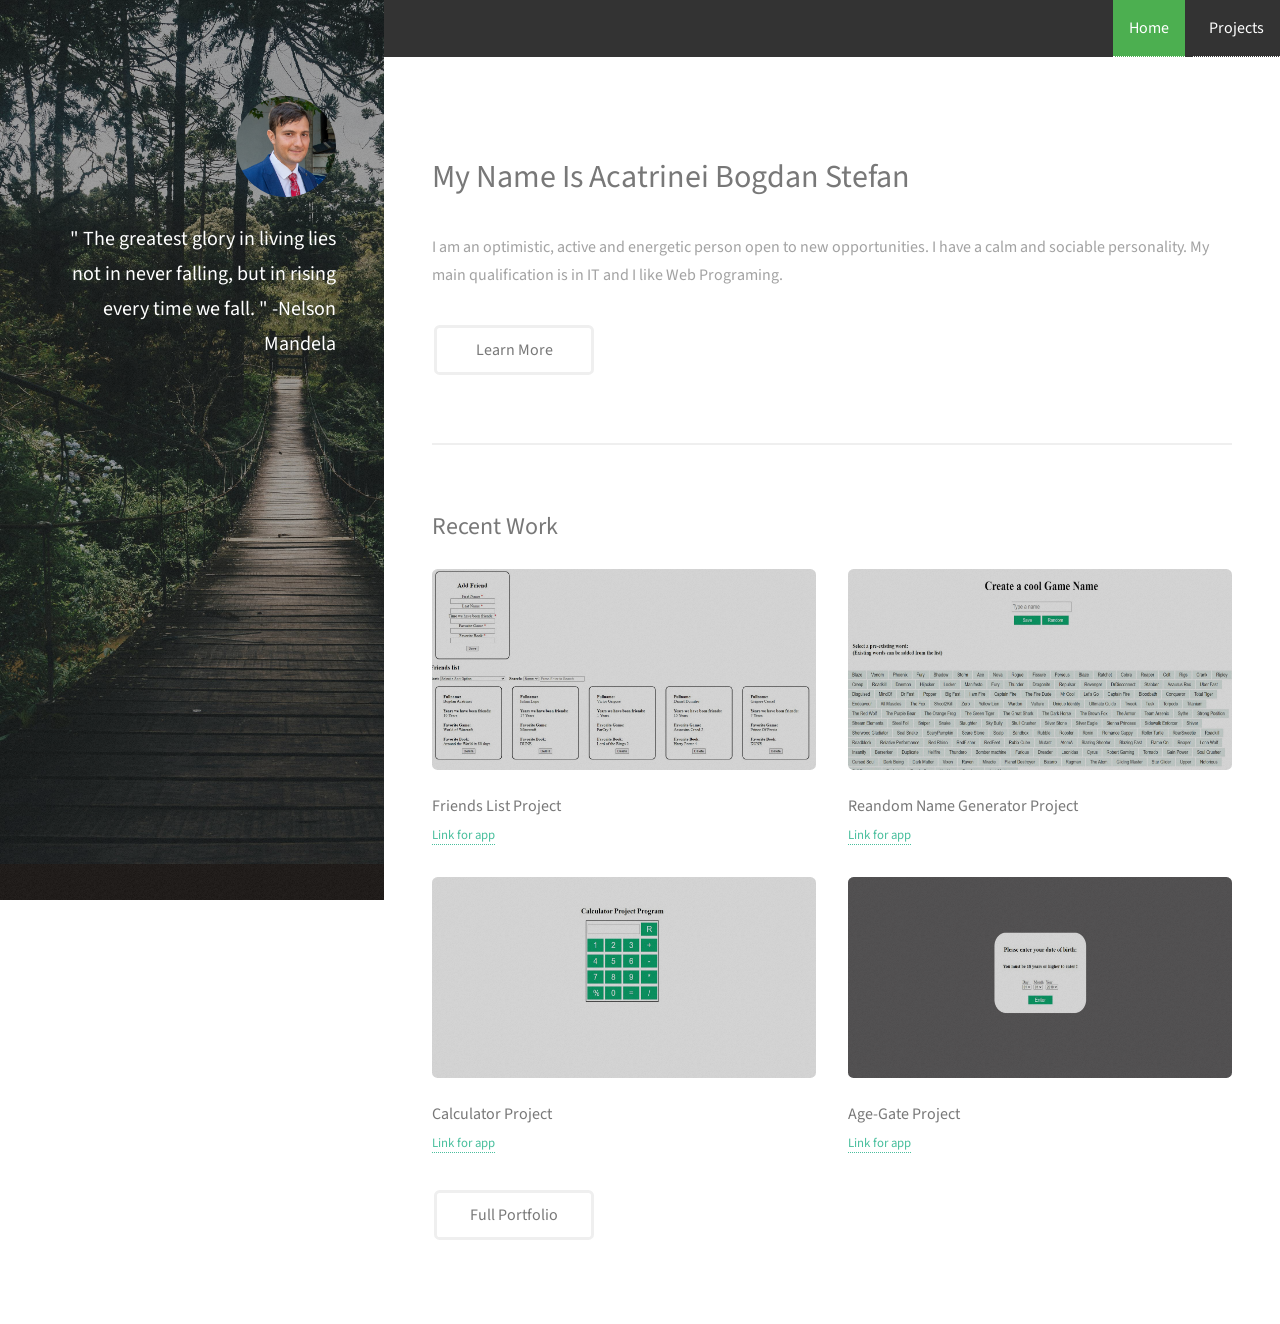
==== commit 5b925f00: "Version 1.15" ====
--- a/index.html
+++ b/index.html
@@ -6,31 +6,37 @@
 		<meta name="viewport" content="width=device-width, initial-scale=1, user-scalable=no" />
 		<link rel="stylesheet" href="assets/css/main.css" />
 	</head>
-	<body class="is-preload">
+	<body class="is-preload" style="display: none;">
 
 		<!-- Header -->
 			<header id="header">
 				<div class="inner">
 					<a href="#" class="image avatar"><img src="images/avatar.jpg" alt="" /></a>
-					<h1><strong>""In the middle of every difficulty lies opportunity." <br /> - Albert Einstein</strong><br />
+					<h1><strong>" The greatest glory in living lies not in never falling, but in rising every time we fall. "<br /> -Nelson Mandela</strong><br />
 					</h1>
 				</div>
 			</header>
 
+		<!-- Nav -->
+		<div id="navbar" class="nav">
+			<ul>
+				
+				<!-- <li><a href="#news">News</a></li> -->
+				<li><a href="Projects.html">Projects</a></li>
+				<li><a class="active" href="index.html">Home</a></li>
+			</ul>
+		</div>
+
 		<!-- Main -->
 			<div id="main">
-
+				
 				<!-- One -->
 					<section id="one">
 						<header class="major">
 							<h2>My Name Is Acatrinei Bogdan Stefan</h2>
 						</header>
-						<p>I am an optimistic, proactive person who enthusiastically embraces 
-							new opportunities. My personality is calm and sociable, which fosters 
-							effective collaboration in team environments. I have experience in 
-							front-end web programming, team management, and game testing. In addition
-							, I have a strong academic background and a commitment to continuous 
-							learning in programming languages.
+						<p>I am an optimistic, active and energetic person open to new opportunities. I have a calm and sociable
+							personality. My main qualification is in IT and I like Web Programing.
 							</p>
 						<ul class="actions">
 							<li><a href="cv.html" class="button">Learn More</a></li>
@@ -41,33 +47,6 @@
 					<section id="two">
 						<h2>Recent Work</h2>
 						<div class="row">
-							<!-- Games -->
-							<article class="col-6 col-12-xsmall work-item">
-                <a href="images/fulls/06.jpg" class="image fit thumb"><img src="images/thumbs/06.jpg" alt="" /></a>
-                <h3>Retro Snake Game Clone</h3>
-                <p class="links">
-                  <!-- <a href="#">Link for Download</a> -->
-                  <a href="https://github.com/Acatrinei-Bogdan-Stefan/SnakeGame-clone">Link for GitHub</a>
-                </p>
-							</article>
-                <article class="col-6 col-12-xsmall work-item">
-                <a href="images/fulls/07.jpg" class="image fit thumb"><img src="images/thumbs/07.jpg" alt="" /></a>
-                <h3>Retro Tetris Game Clone</h3>
-                <p class="links">
-                  <!-- <a href="#">Link for Download</a> -->
-                  <a href="https://github.com/Acatrinei-Bogdan-Stefan/tetris-clone">Link for GitHub</a>
-                </p>
-							</article>
-              
-                <article class="col-6 col-12-xsmall work-item">
-                <a href="images/fulls/08.jpg" class="image fit thumb"><img src="images/thumbs/08.jpg" alt="" /></a>
-                <h3>Retro Pong Game Clone</h3>
-                <p class="links">
-                  <!-- <a href="#">Link for Download</a> -->
-                  <a href="https://github.com/Acatrinei-Bogdan-Stefan/pong-clone">Link for GitHub</a>
-                </p>
-              </article>
-								<!-- Web apps -->
 							<article class="col-6 col-12-xsmall work-item">
 								<a href="images/fulls/01.jpg" class="image fit thumb"><img src="images/thumbs/01.jpg" alt="" /></a>
 								<h3>Friends List Project</h3>
@@ -88,17 +67,12 @@
 								<h3>Age-Gate Project</h3>
 								<p> <a href="https://acatrinei-bogdan-stefan.github.io/Age-Gate/">Link for app</a></p>
 							</article>
-							<article class="col-6 col-12-xsmall work-item">
-								<a href="images/fulls/05.jpg" class="image fit thumb"><img src="images/thumbs/05.jpg" alt="" /></a>
-								<h3>Night And Color Mode</h3>
-								<p> <a href="https://acatrinei-bogdan-stefan.github.io/Night-And-Color-Mode/">Link for app</a></p>
-							</article>
 						</div>
 						<ul class="actions">
-							<li><a href="#" class="button">Full Portfolio</a></li>
+							<li><a href="Projects.html" class="button">Full Portfolio</a></li>
 						</ul>
 					</section>
-
+				</div>
 		<!-- Footer -->
 			<footer id="footer">
 				<div class="inner">
--- a/assets/css/main.css
+++ b/assets/css/main.css
@@ -71,6 +71,89 @@
 	-ms-appearance: none;
 	appearance: none;
 }
+
+.links{
+display: flex;
+justify-content: space-between;
+}
+
+
+/* Button */
+
+.tab{
+	display: flex;
+  flex-direction: column;
+  align-items: flex-end;
+}
+
+.button {
+  border: none;
+  color: white;
+  padding: 16px 32px;
+  text-align: center;
+  text-decoration: none;
+  display: inline-block;
+  font-size: 16px;
+  margin: 4px 2px;
+  transition-duration: 0.4s;
+  cursor: pointer;
+}
+
+.tab > .button1 {
+  background-color: #ffffff00; 
+  color: white; 
+  border: solid 2px #efefef;
+}
+
+.tab > .button1:hover {
+  border-color: #49bf9d;
+  color: white; 
+}
+
+.tab > .active {
+	border-color: #49bf9d;
+  color: white; 
+}
+
+/* Button */
+
+/* Nav */
+
+#navbar {
+  position: sticky;
+  top: 0;
+  overflow: hidden;
+  background-color: #333;
+	position: -webkit-sticky; /* Safari */
+	z-index: 1;
+}
+
+.nav > ul {
+  list-style-type: none;
+  margin: 0;
+  padding: 0;
+}
+
+.nav > ul > li {
+  float: right;
+}
+
+.nav > ul > li a {
+  display: block;
+  color: white;
+  text-align: center;
+  padding: 14px 16px;
+  text-decoration: none;
+}
+
+.nav > ul > li a:hover {
+  background-color: #111;
+}
+
+.nav > ul > li .active {
+  background-color: #4CAF50;
+}
+/* Nav */
 
 /* Basic */
 
@@ -2446,7 +2529,7 @@
 		background-color: transparent;
 		border-radius: 0.35em;
 		border: solid 3px #efefef;
-		color: #787878 !important;
+		color: #787878;
 		cursor: pointer;
 		display: inline-block;
 		font-weight: 400;
@@ -2605,6 +2688,7 @@
 		text-align: right;
 		top: 0;
 		width: 35%;
+		z-index: 10;
 	}
 
 		#header > * {
@@ -3038,6 +3122,14 @@
 
 	@media screen and (max-width: 980px) {
 
+		.tab {
+			display: flex;
+			flex-direction: row;
+			align-items: flex-end;
+			flex-wrap: wrap;
+			justify-content: center;
+		}
+
 		/* Basic */
 
 			h1 br, h2 br, h3 br, h4 br, h5 br, h6 br {
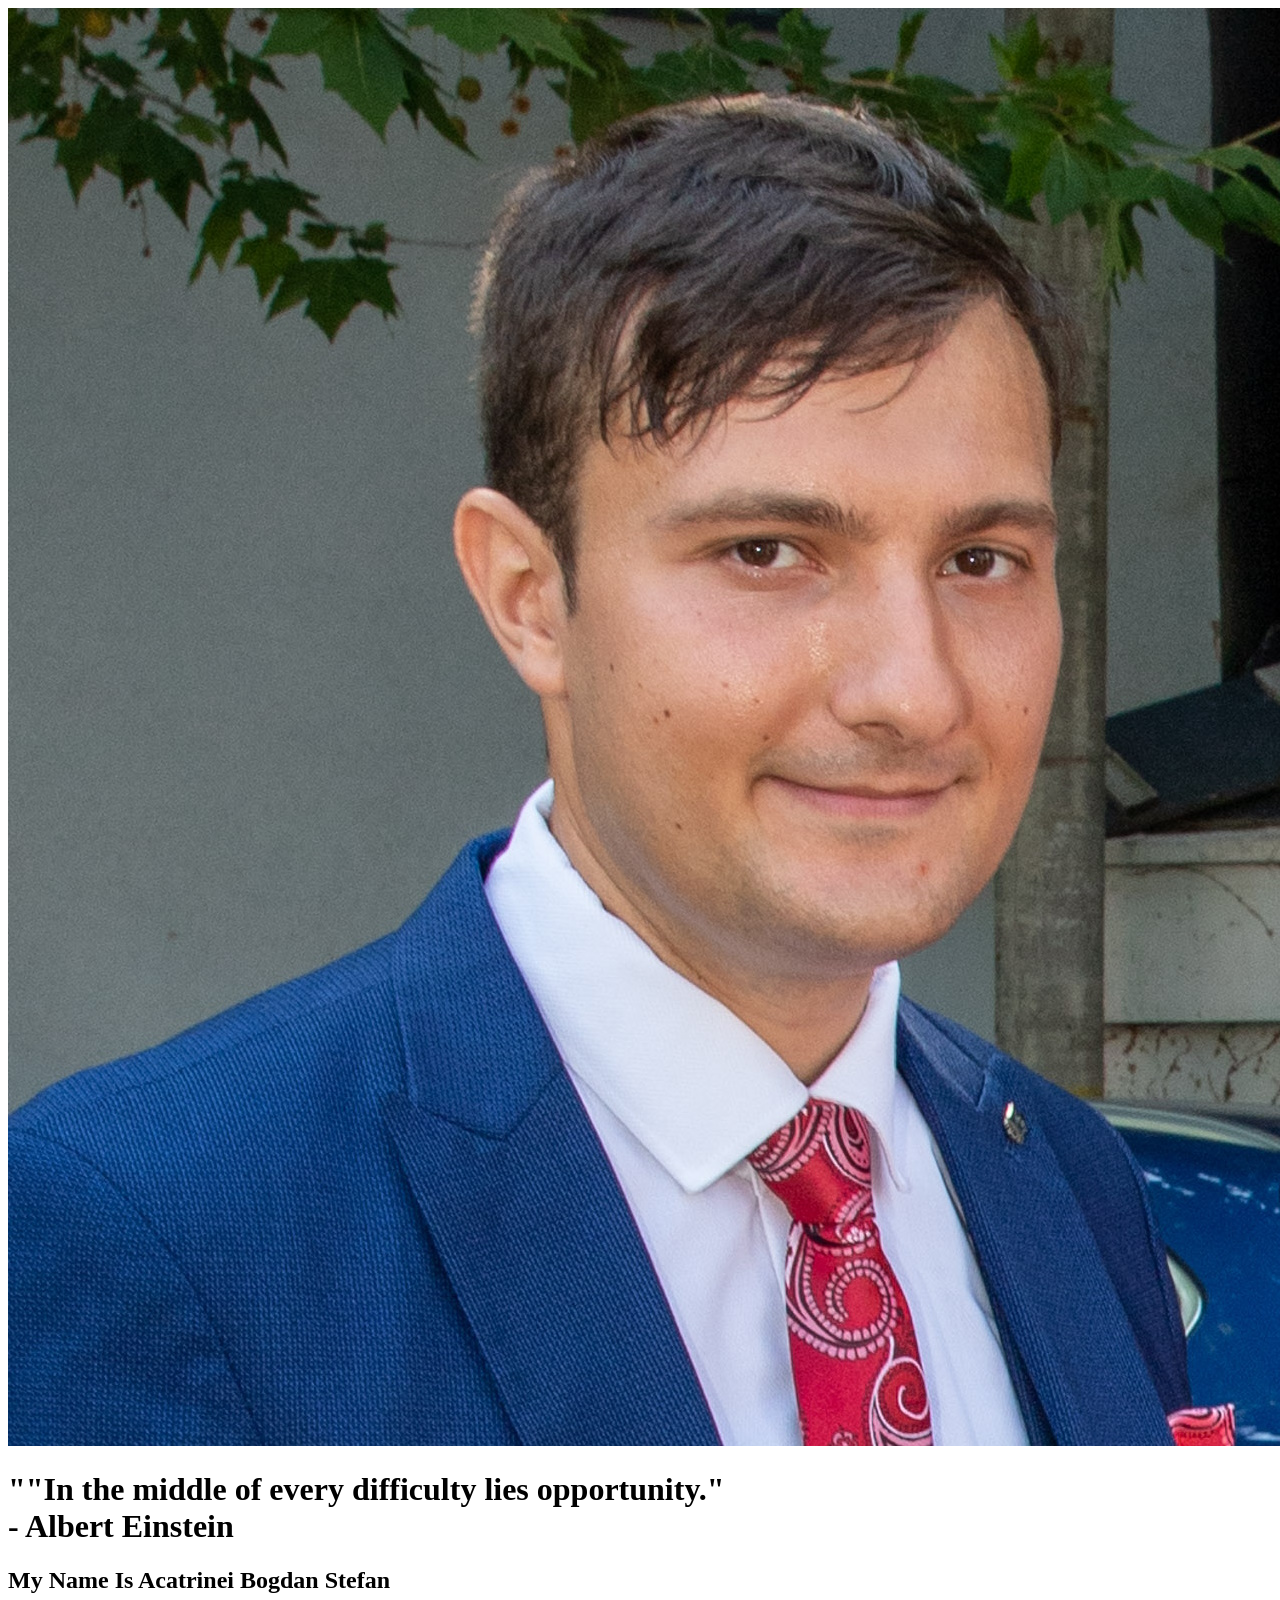
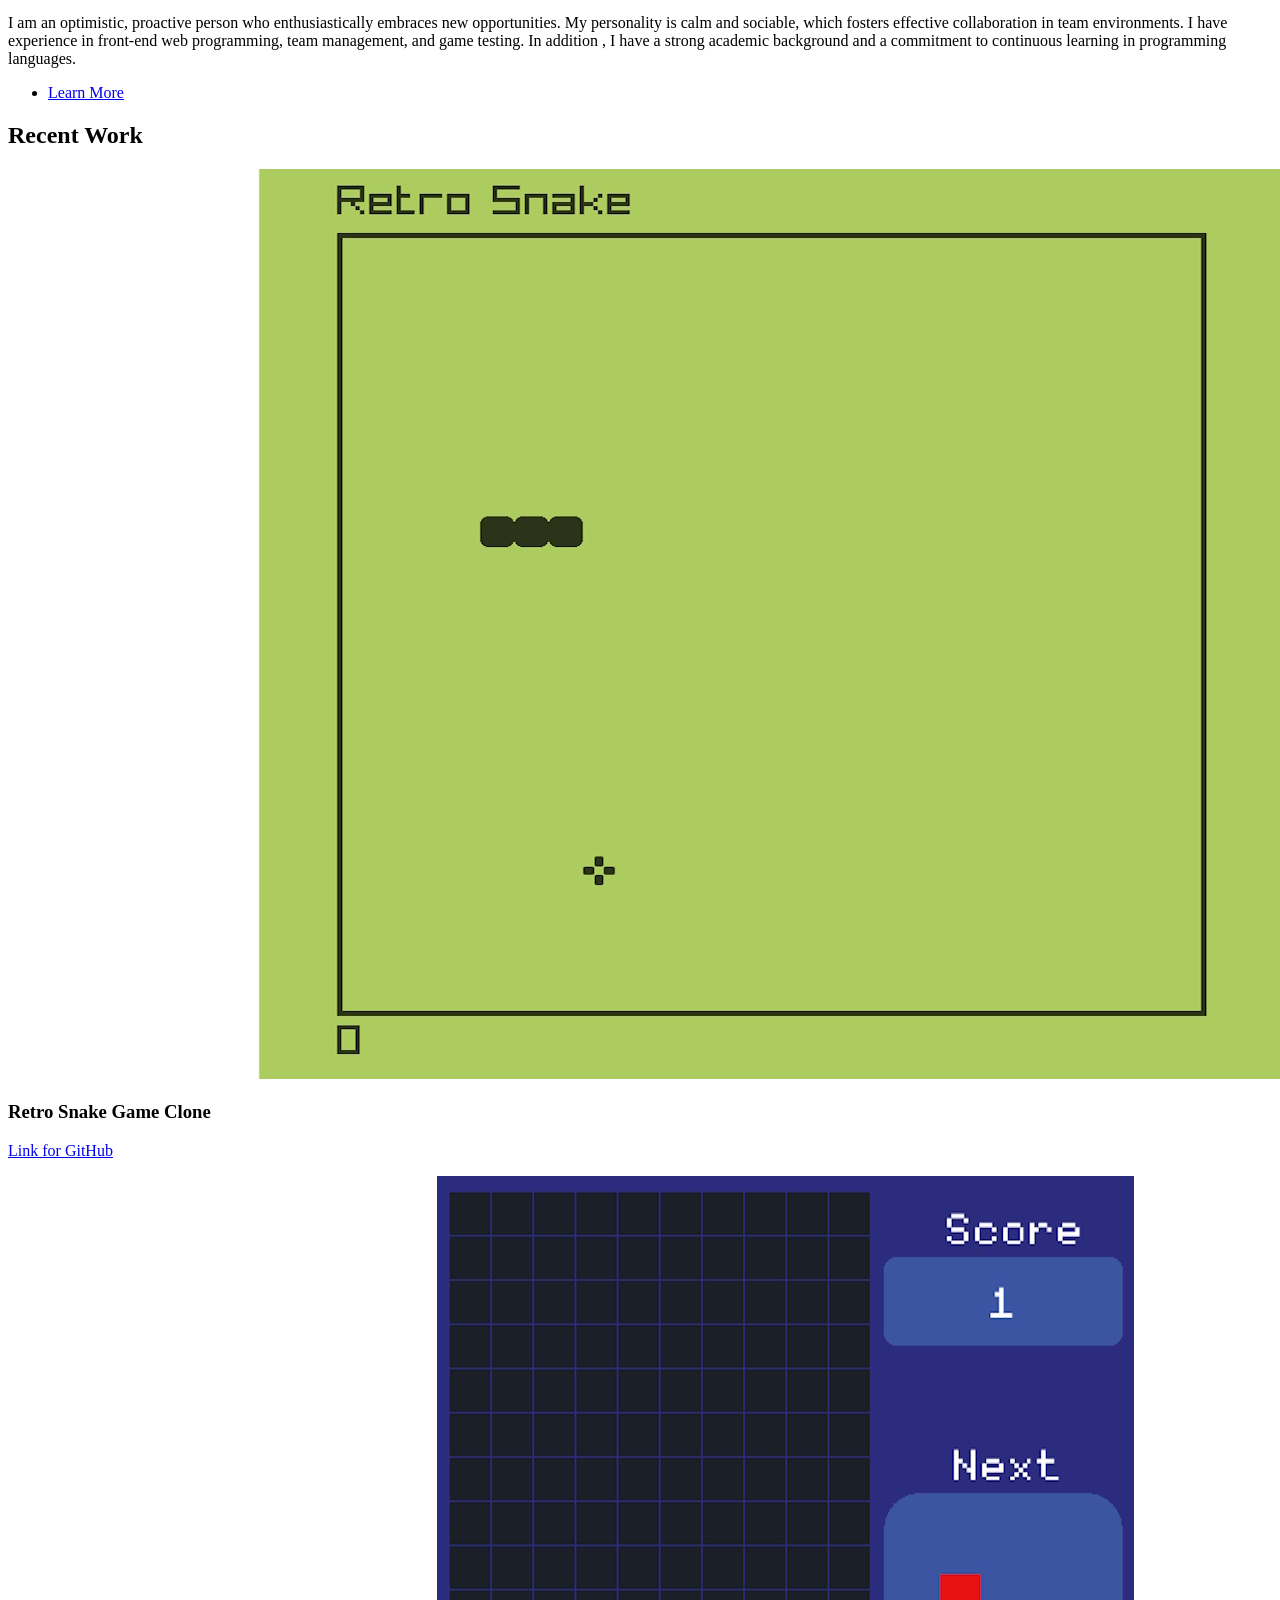
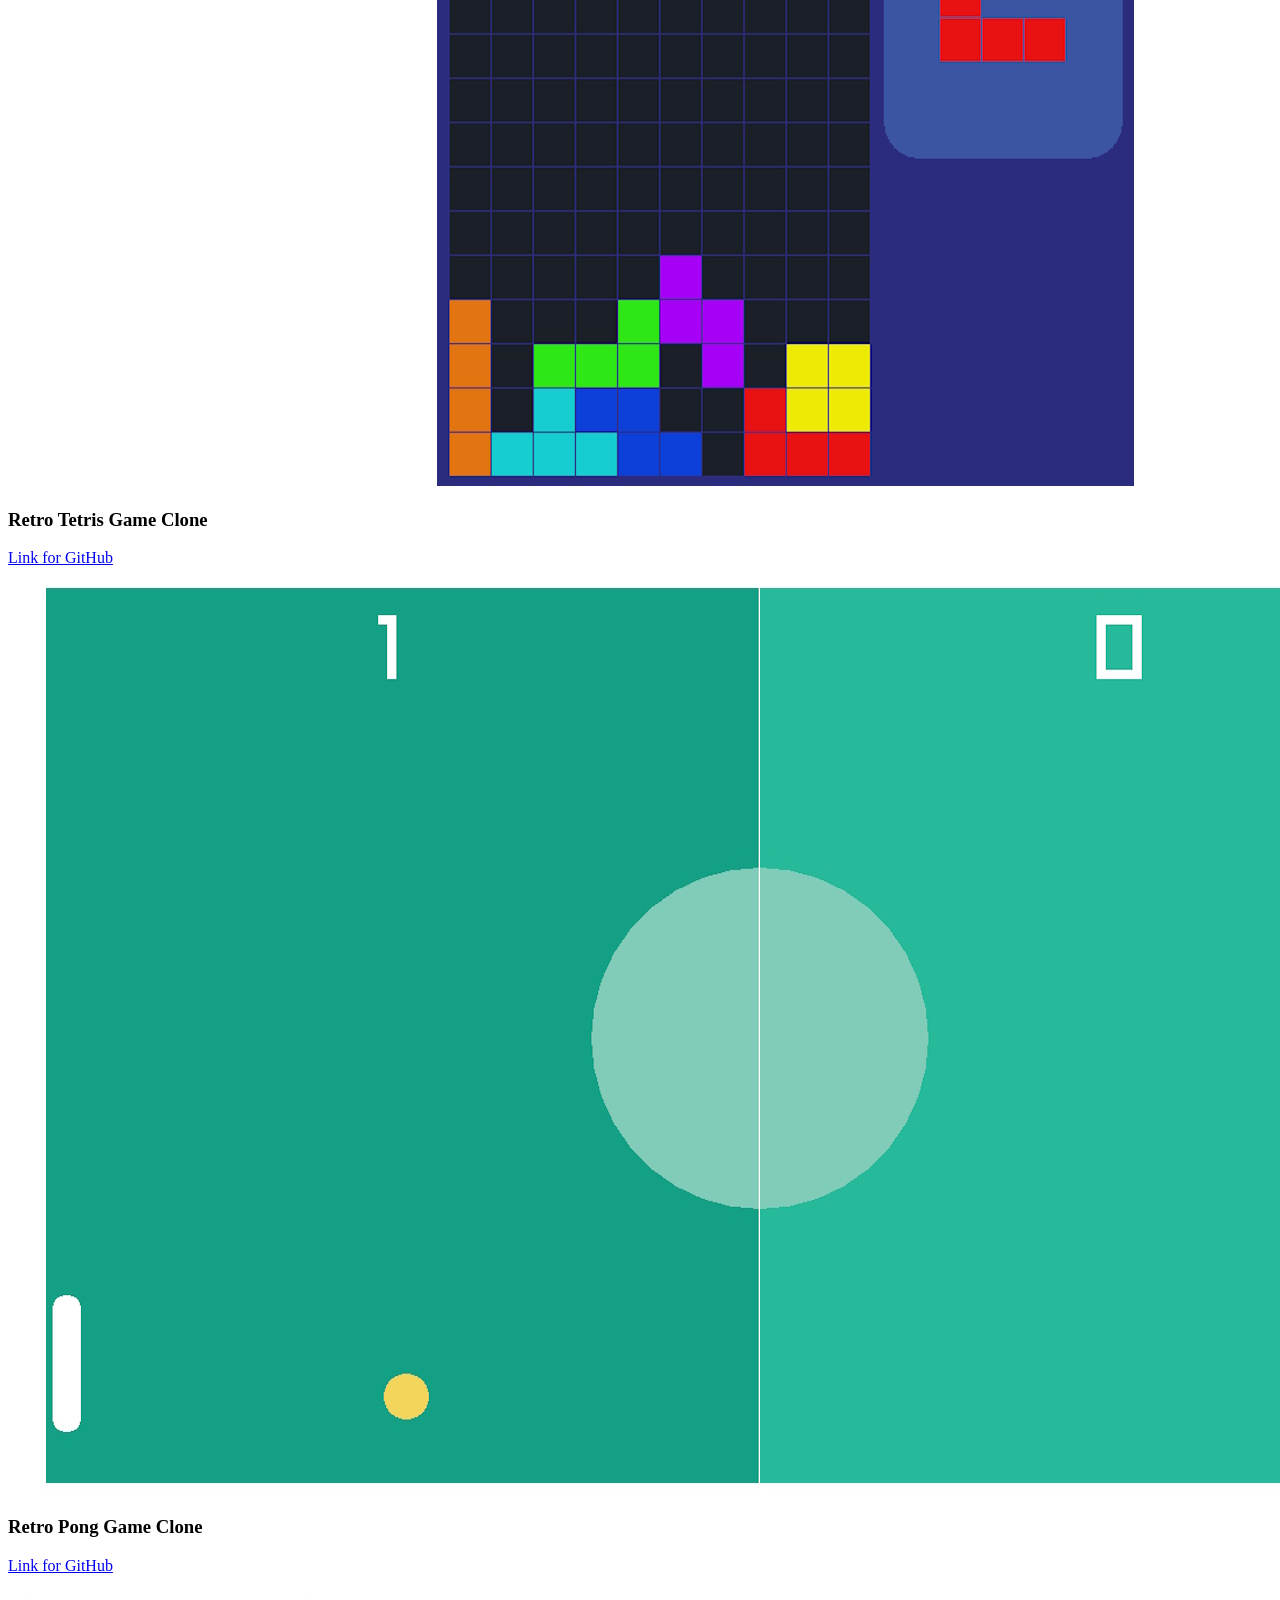
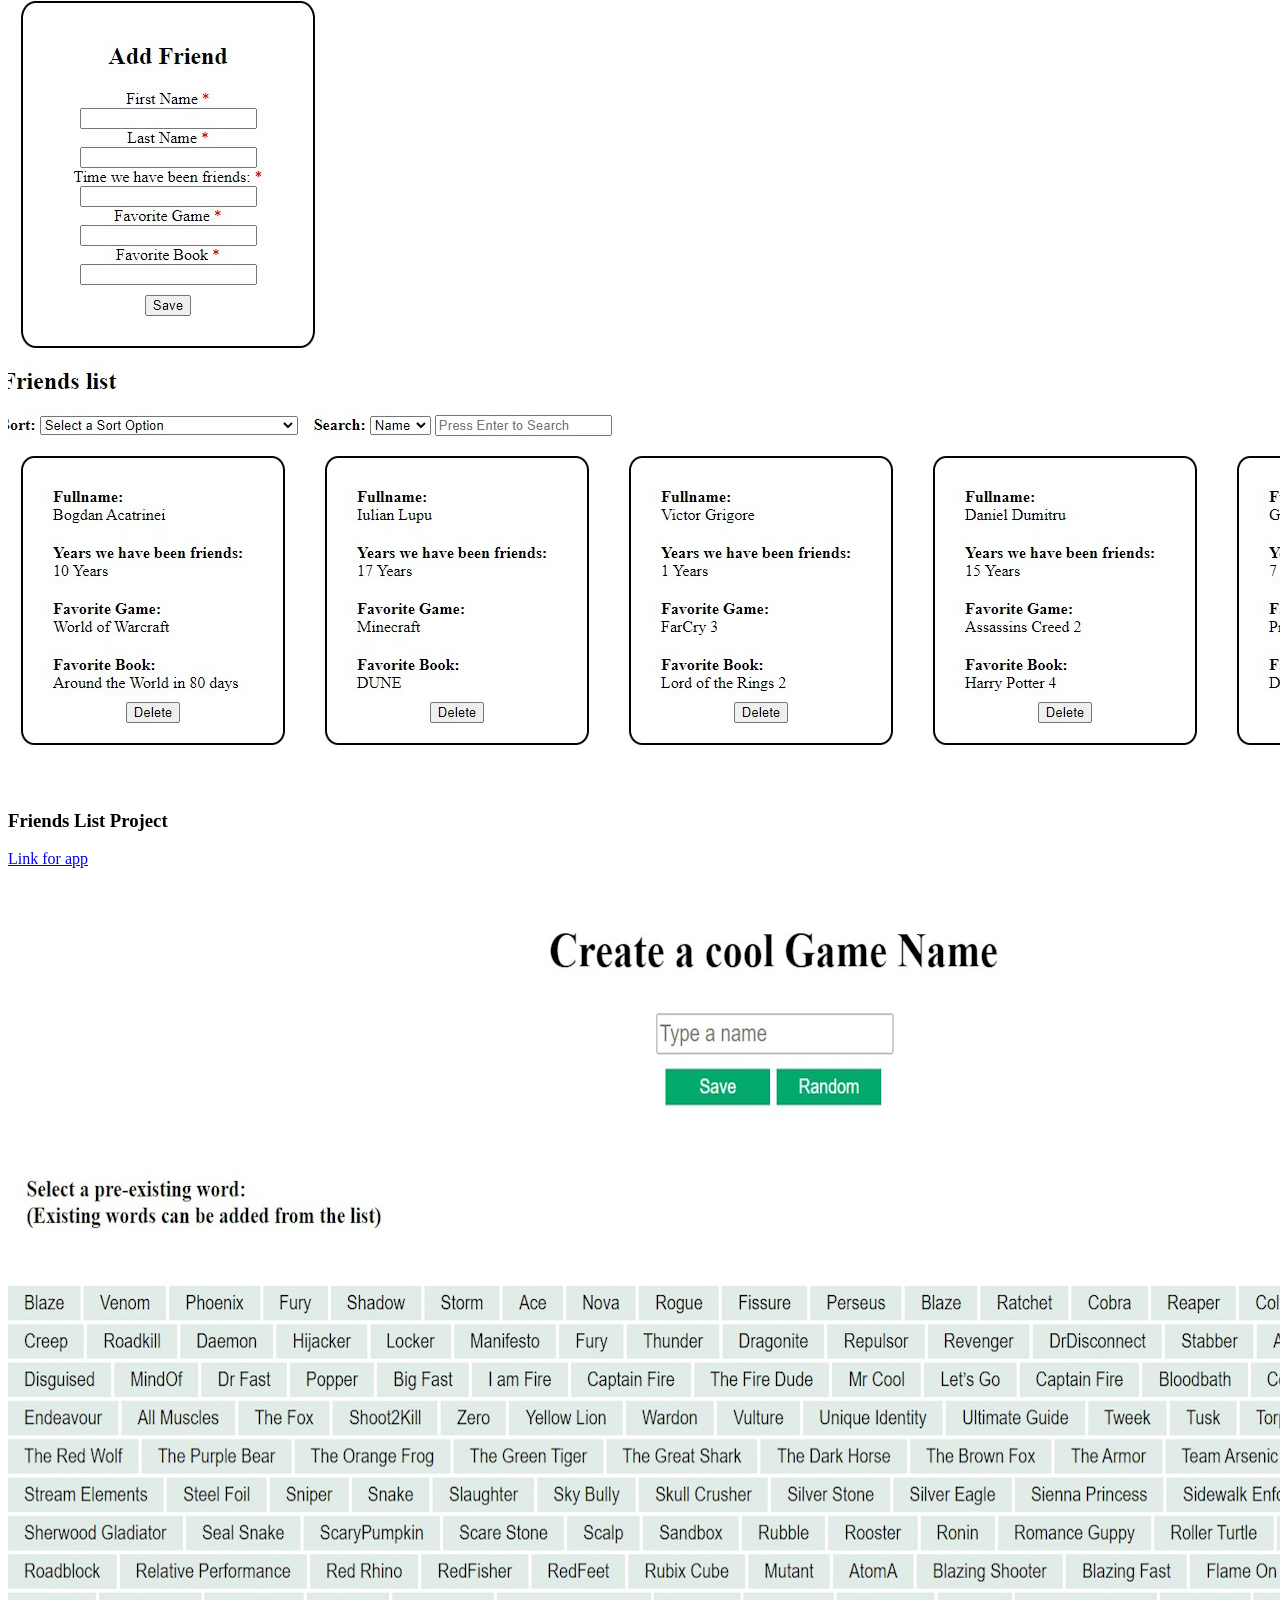
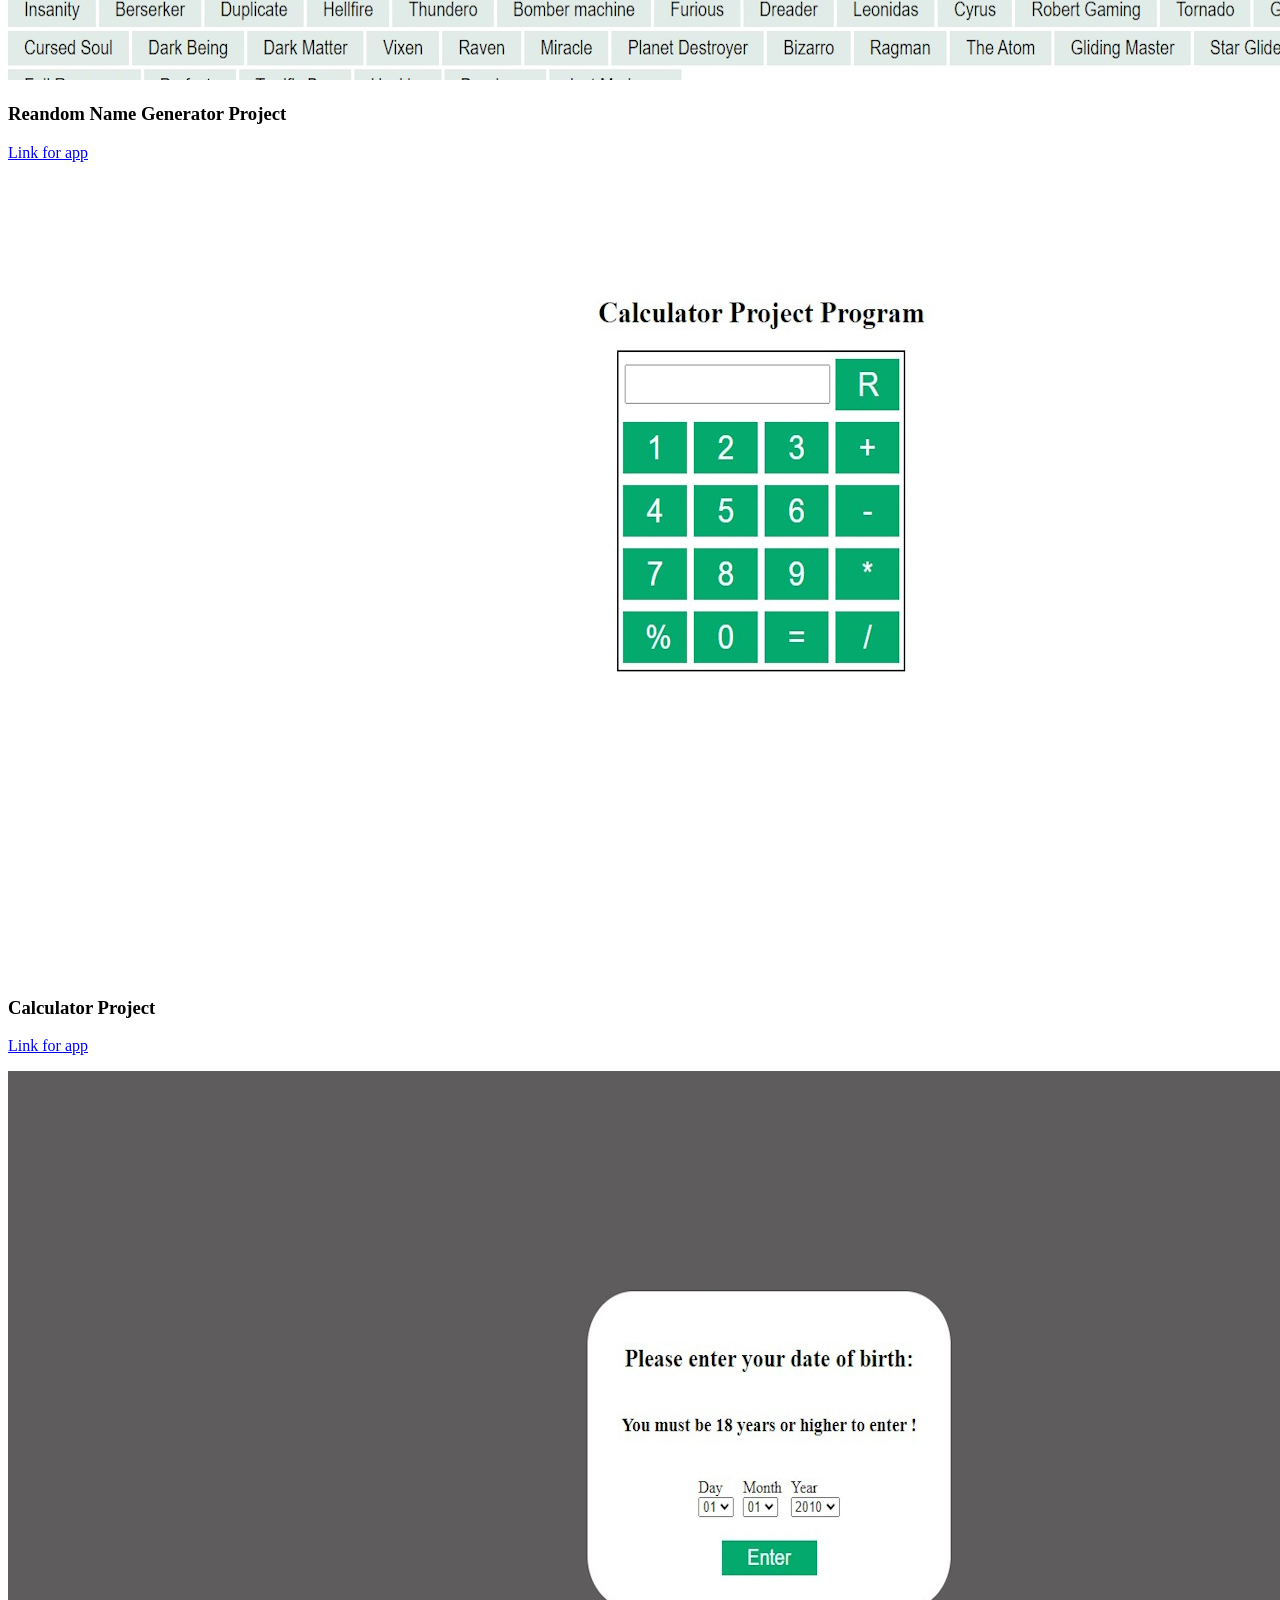
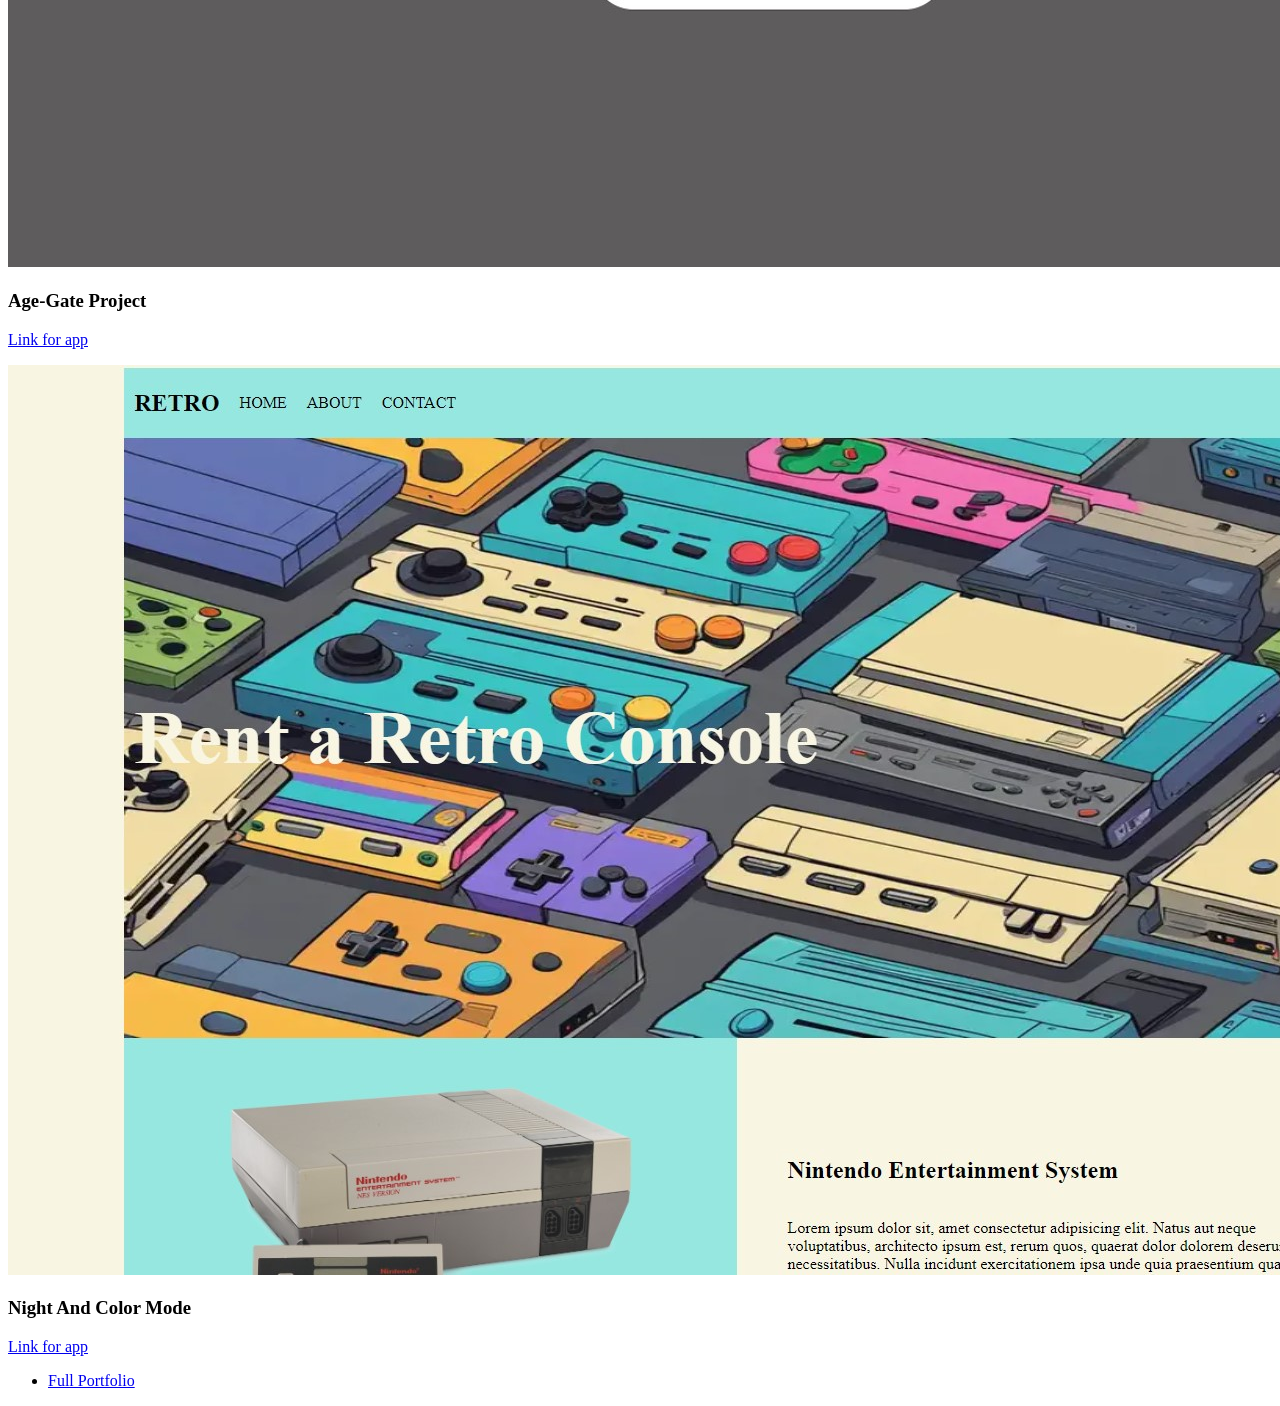
==== commit 4d75daf6: "Version 1.16" ====
--- a/index.html
+++ b/index.html
@@ -6,37 +6,31 @@
 		<meta name="viewport" content="width=device-width, initial-scale=1, user-scalable=no" />
 		<link rel="stylesheet" href="assets/css/main.css" />
 	</head>
-	<body class="is-preload" style="display: none;">
+	<body class="is-preload">
 
 		<!-- Header -->
 			<header id="header">
 				<div class="inner">
 					<a href="#" class="image avatar"><img src="images/avatar.jpg" alt="" /></a>
-					<h1><strong>" The greatest glory in living lies not in never falling, but in rising every time we fall. "<br /> -Nelson Mandela</strong><br />
+					<h1><strong>""In the middle of every difficulty lies opportunity." <br /> - Albert Einstein</strong><br />
 					</h1>
 				</div>
 			</header>
 
-		<!-- Nav -->
-		<div id="navbar" class="nav">
-			<ul>
-				
-				<!-- <li><a href="#news">News</a></li> -->
-				<li><a href="Projects.html">Projects</a></li>
-				<li><a class="active" href="index.html">Home</a></li>
-			</ul>
-		</div>
-
 		<!-- Main -->
 			<div id="main">
-				
+
 				<!-- One -->
 					<section id="one">
 						<header class="major">
 							<h2>My Name Is Acatrinei Bogdan Stefan</h2>
 						</header>
-						<p>I am an optimistic, active and energetic person open to new opportunities. I have a calm and sociable
-							personality. My main qualification is in IT and I like Web Programing.
+						<p>I am an optimistic, proactive person who enthusiastically embraces 
+							new opportunities. My personality is calm and sociable, which fosters 
+							effective collaboration in team environments. I have experience in 
+							front-end web programming, team management, and game testing. In addition
+							, I have a strong academic background and a commitment to continuous 
+							learning in programming languages.
 							</p>
 						<ul class="actions">
 							<li><a href="cv.html" class="button">Learn More</a></li>
@@ -47,6 +41,33 @@
 					<section id="two">
 						<h2>Recent Work</h2>
 						<div class="row">
+							<!-- Games -->
+							<article class="col-6 col-12-xsmall work-item">
+                <a href="images/fulls/06.jpg" class="image fit thumb"><img src="images/thumbs/06.jpg" alt="" /></a>
+                <h3>Retro Snake Game Clone</h3>
+                <p class="links">
+                  <!-- <a href="#">Link for Download</a> -->
+                  <a href="https://github.com/Acatrinei-Bogdan-Stefan/SnakeGame-clone">Link for GitHub</a>
+                </p>
+							</article>
+                <article class="col-6 col-12-xsmall work-item">
+                <a href="images/fulls/07.jpg" class="image fit thumb"><img src="images/thumbs/07.jpg" alt="" /></a>
+                <h3>Retro Tetris Game Clone</h3>
+                <p class="links">
+                  <!-- <a href="#">Link for Download</a> -->
+                  <a href="https://github.com/Acatrinei-Bogdan-Stefan/tetris-clone">Link for GitHub</a>
+                </p>
+							</article>
+              
+                <article class="col-6 col-12-xsmall work-item">
+                <a href="images/fulls/08.jpg" class="image fit thumb"><img src="images/thumbs/08.jpg" alt="" /></a>
+                <h3>Retro Pong Game Clone</h3>
+                <p class="links">
+                  <!-- <a href="#">Link for Download</a> -->
+                  <a href="https://github.com/Acatrinei-Bogdan-Stefan/pong-clone">Link for GitHub</a>
+                </p>
+              </article>
+								<!-- Web apps -->
 							<article class="col-6 col-12-xsmall work-item">
 								<a href="images/fulls/01.jpg" class="image fit thumb"><img src="images/thumbs/01.jpg" alt="" /></a>
 								<h3>Friends List Project</h3>
@@ -67,12 +88,17 @@
 								<h3>Age-Gate Project</h3>
 								<p> <a href="https://acatrinei-bogdan-stefan.github.io/Age-Gate/">Link for app</a></p>
 							</article>
+							<article class="col-6 col-12-xsmall work-item">
+								<a href="images/fulls/05.jpg" class="image fit thumb"><img src="images/thumbs/05.jpg" alt="" /></a>
+								<h3>Night And Color Mode</h3>
+								<p> <a href="https://acatrinei-bogdan-stefan.github.io/Night-And-Color-Mode/">Link for app</a></p>
+							</article>
 						</div>
 						<ul class="actions">
-							<li><a href="Projects.html" class="button">Full Portfolio</a></li>
+							<li><a href="#" class="button">Full Portfolio</a></li>
 						</ul>
 					</section>
-				</div>
+
 		<!-- Footer -->
 			<footer id="footer">
 				<div class="inner">
--- a/assets/css/main.css
+++ b/assets/css/main.css
@@ -71,89 +71,6 @@
 	-ms-appearance: none;
 	appearance: none;
 }
-
-.links{
-display: flex;
-justify-content: space-between;
-}
-
-
-/* Button */
-
-.tab{
-	display: flex;
-  flex-direction: column;
-  align-items: flex-end;
-}
-
-.button {
-  border: none;
-  color: white;
-  padding: 16px 32px;
-  text-align: center;
-  text-decoration: none;
-  display: inline-block;
-  font-size: 16px;
-  margin: 4px 2px;
-  transition-duration: 0.4s;
-  cursor: pointer;
-}
-
-.tab > .button1 {
-  background-color: #ffffff00; 
-  color: white; 
-  border: solid 2px #efefef;
-}
-
-.tab > .button1:hover {
-  border-color: #49bf9d;
-  color: white; 
-}
-
-.tab > .active {
-	border-color: #49bf9d;
-  color: white; 
-}
-
-/* Button */
-
-/* Nav */
-
-#navbar {
-  position: sticky;
-  top: 0;
-  overflow: hidden;
-  background-color: #333;
-	position: -webkit-sticky; /* Safari */
-	z-index: 1;
-}
-
-.nav > ul {
-  list-style-type: none;
-  margin: 0;
-  padding: 0;
-}
-
-.nav > ul > li {
-  float: right;
-}
-
-.nav > ul > li a {
-  display: block;
-  color: white;
-  text-align: center;
-  padding: 14px 16px;
-  text-decoration: none;
-}
-
-.nav > ul > li a:hover {
-  background-color: #111;
-}
-
-.nav > ul > li .active {
-  background-color: #4CAF50;
-}
-/* Nav */
 
 /* Basic */
 
@@ -2529,7 +2446,7 @@
 		background-color: transparent;
 		border-radius: 0.35em;
 		border: solid 3px #efefef;
-		color: #787878;
+		color: #787878 !important;
 		cursor: pointer;
 		display: inline-block;
 		font-weight: 400;
@@ -2688,7 +2605,6 @@
 		text-align: right;
 		top: 0;
 		width: 35%;
-		z-index: 10;
 	}
 
 		#header > * {
@@ -3122,14 +3038,6 @@
 
 	@media screen and (max-width: 980px) {
 
-		.tab {
-			display: flex;
-			flex-direction: row;
-			align-items: flex-end;
-			flex-wrap: wrap;
-			justify-content: center;
-		}
-
 		/* Basic */
 
 			h1 br, h2 br, h3 br, h4 br, h5 br, h6 br {
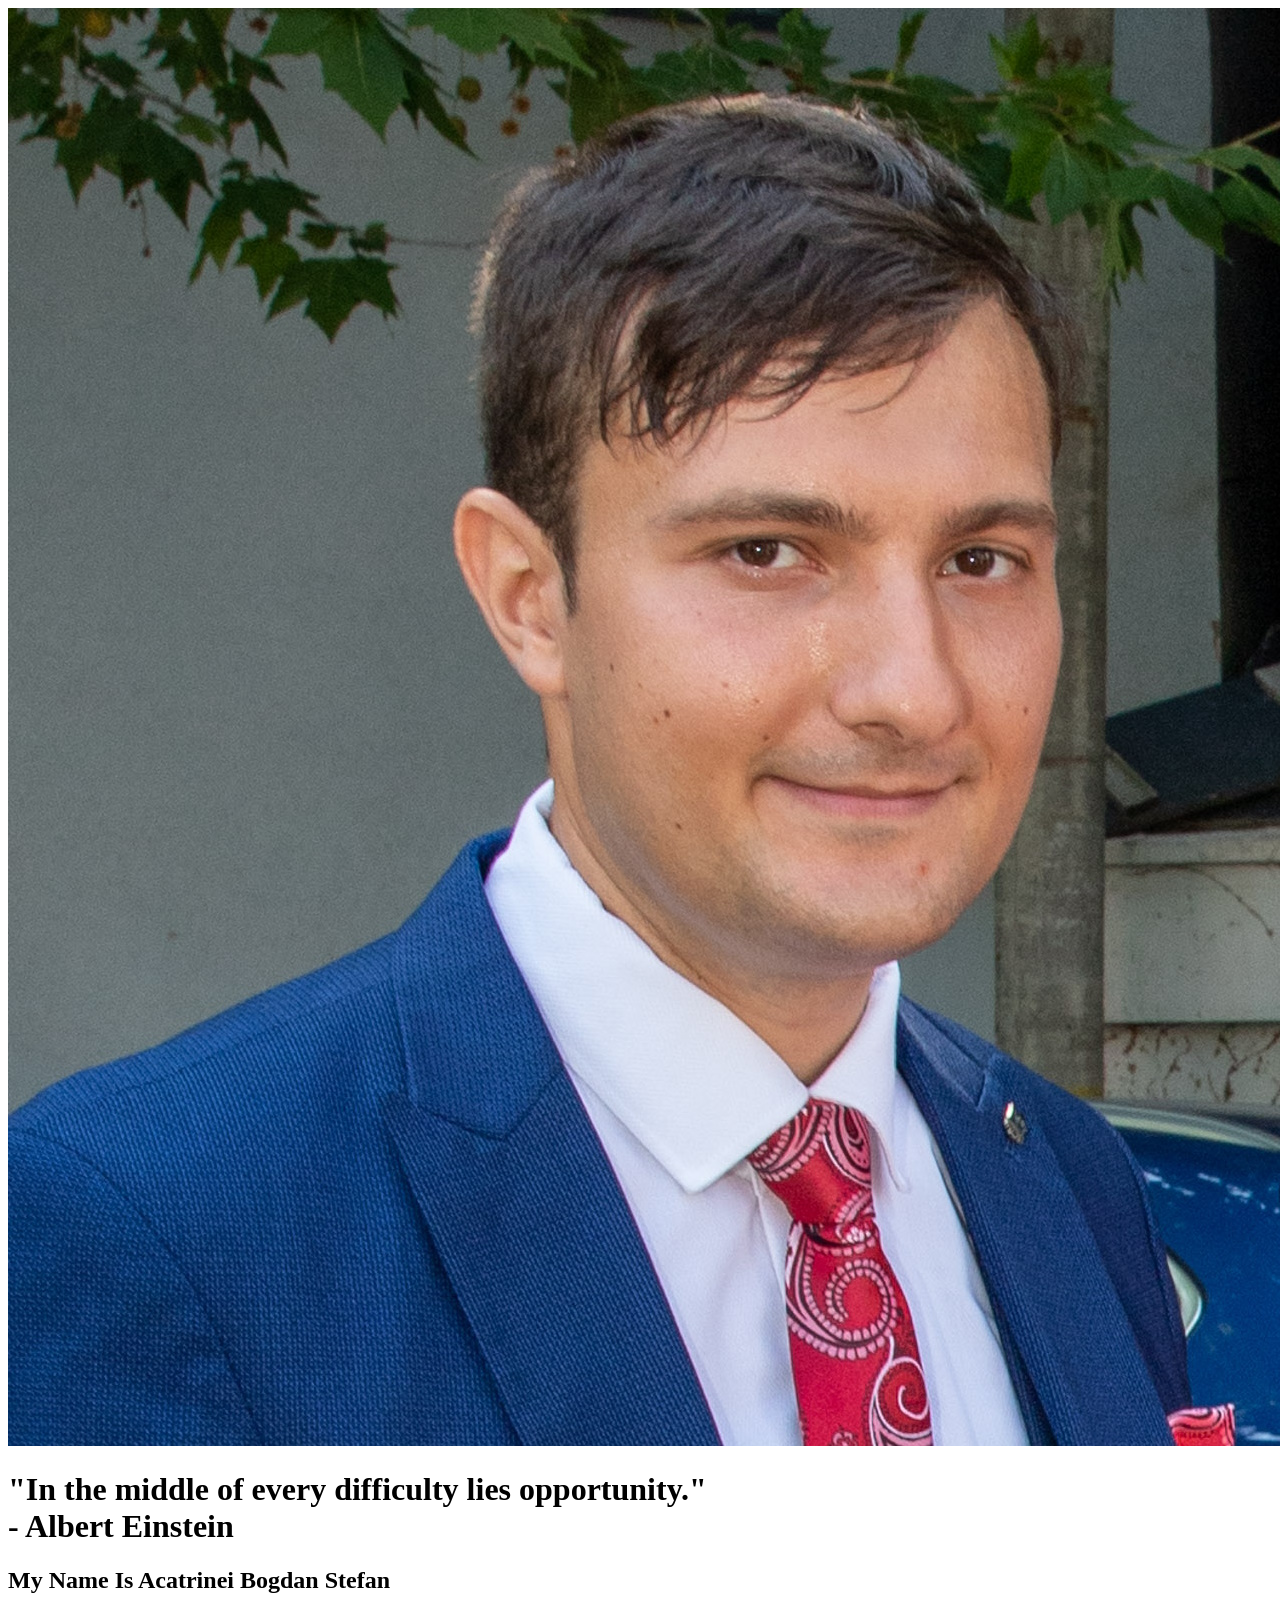
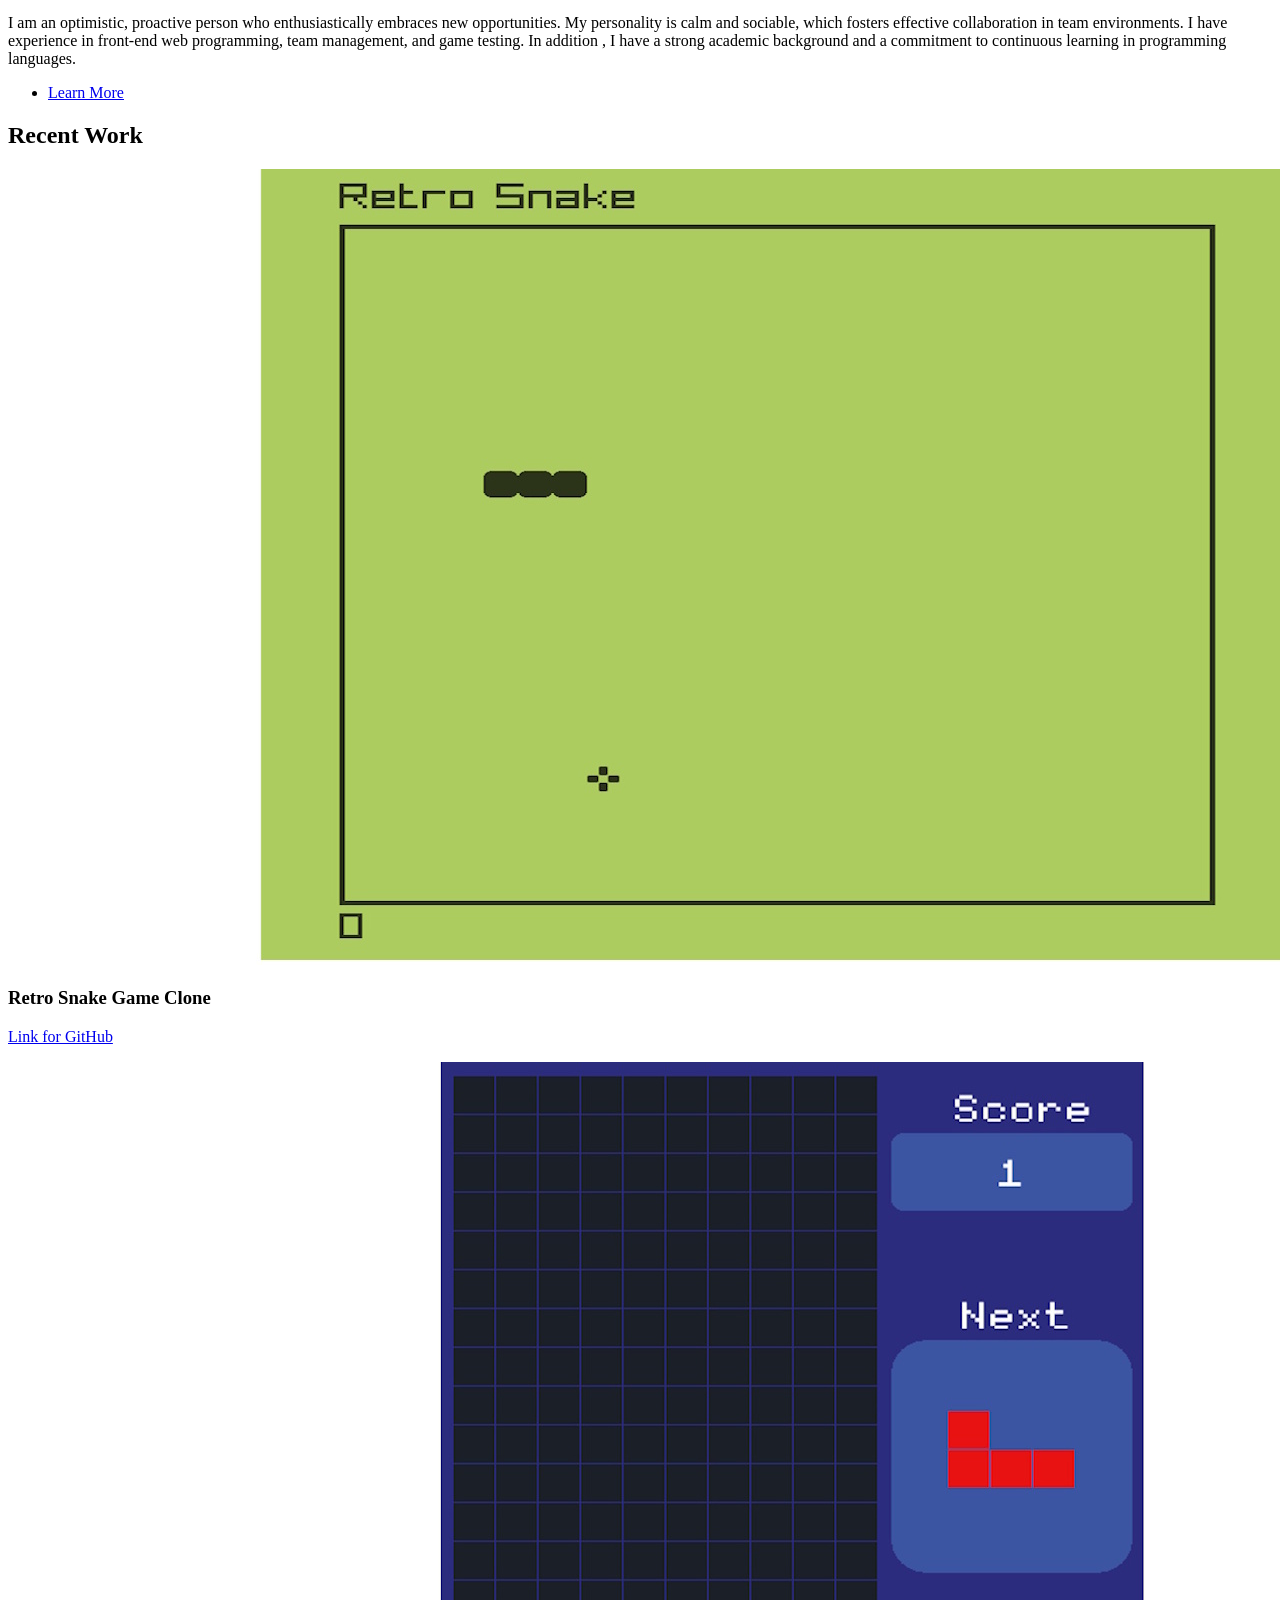
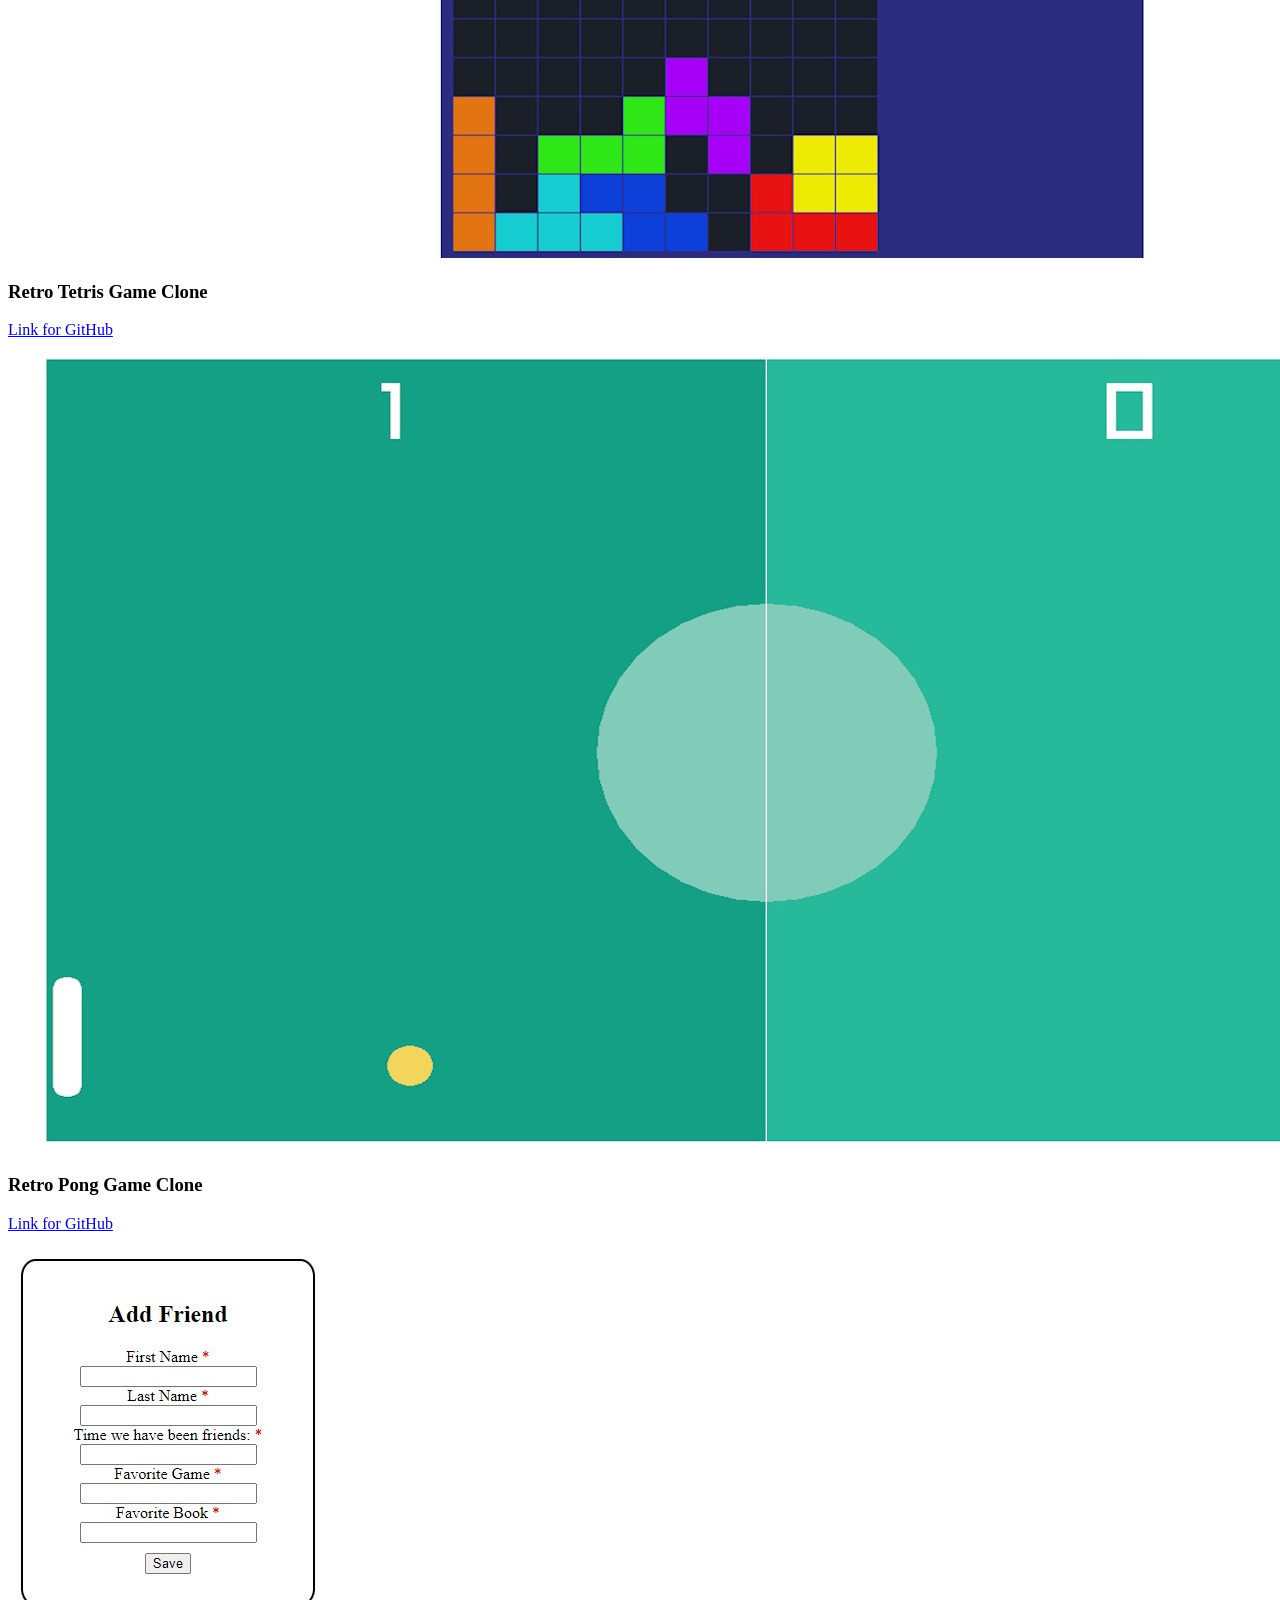
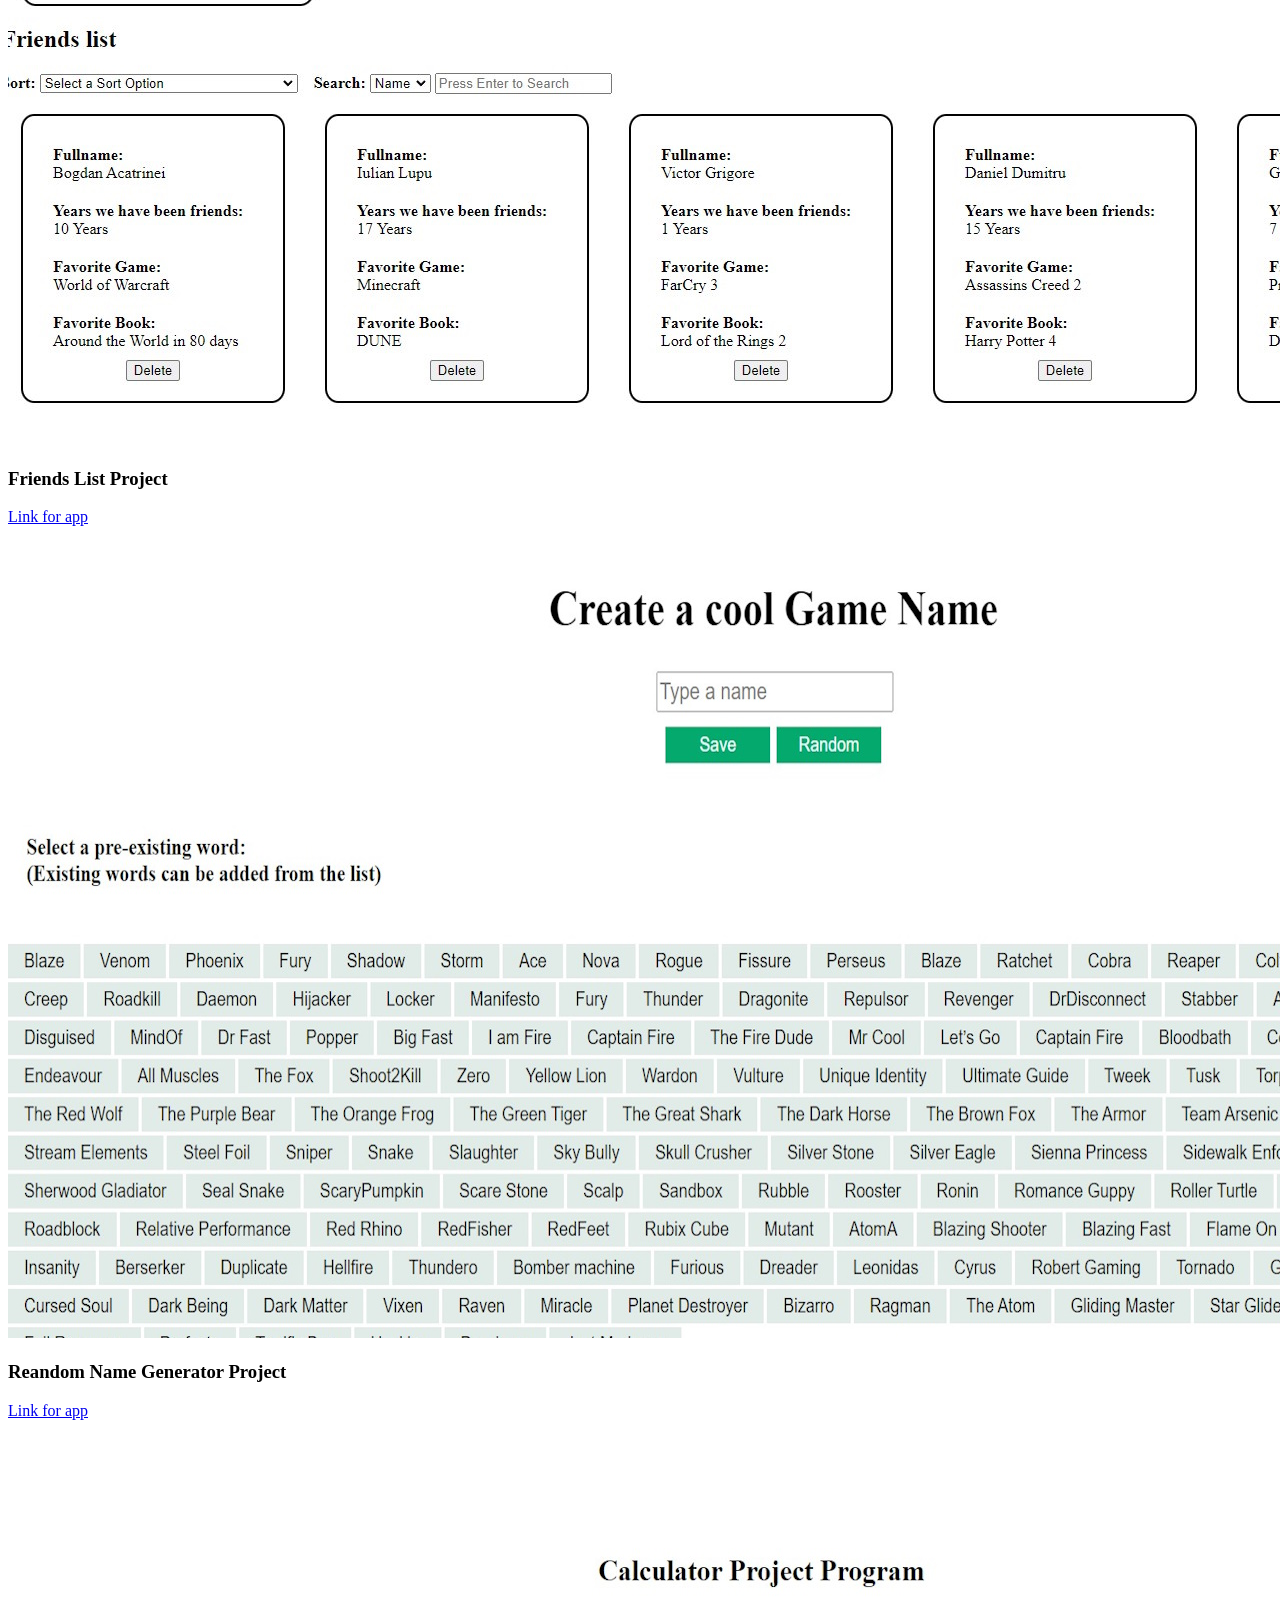
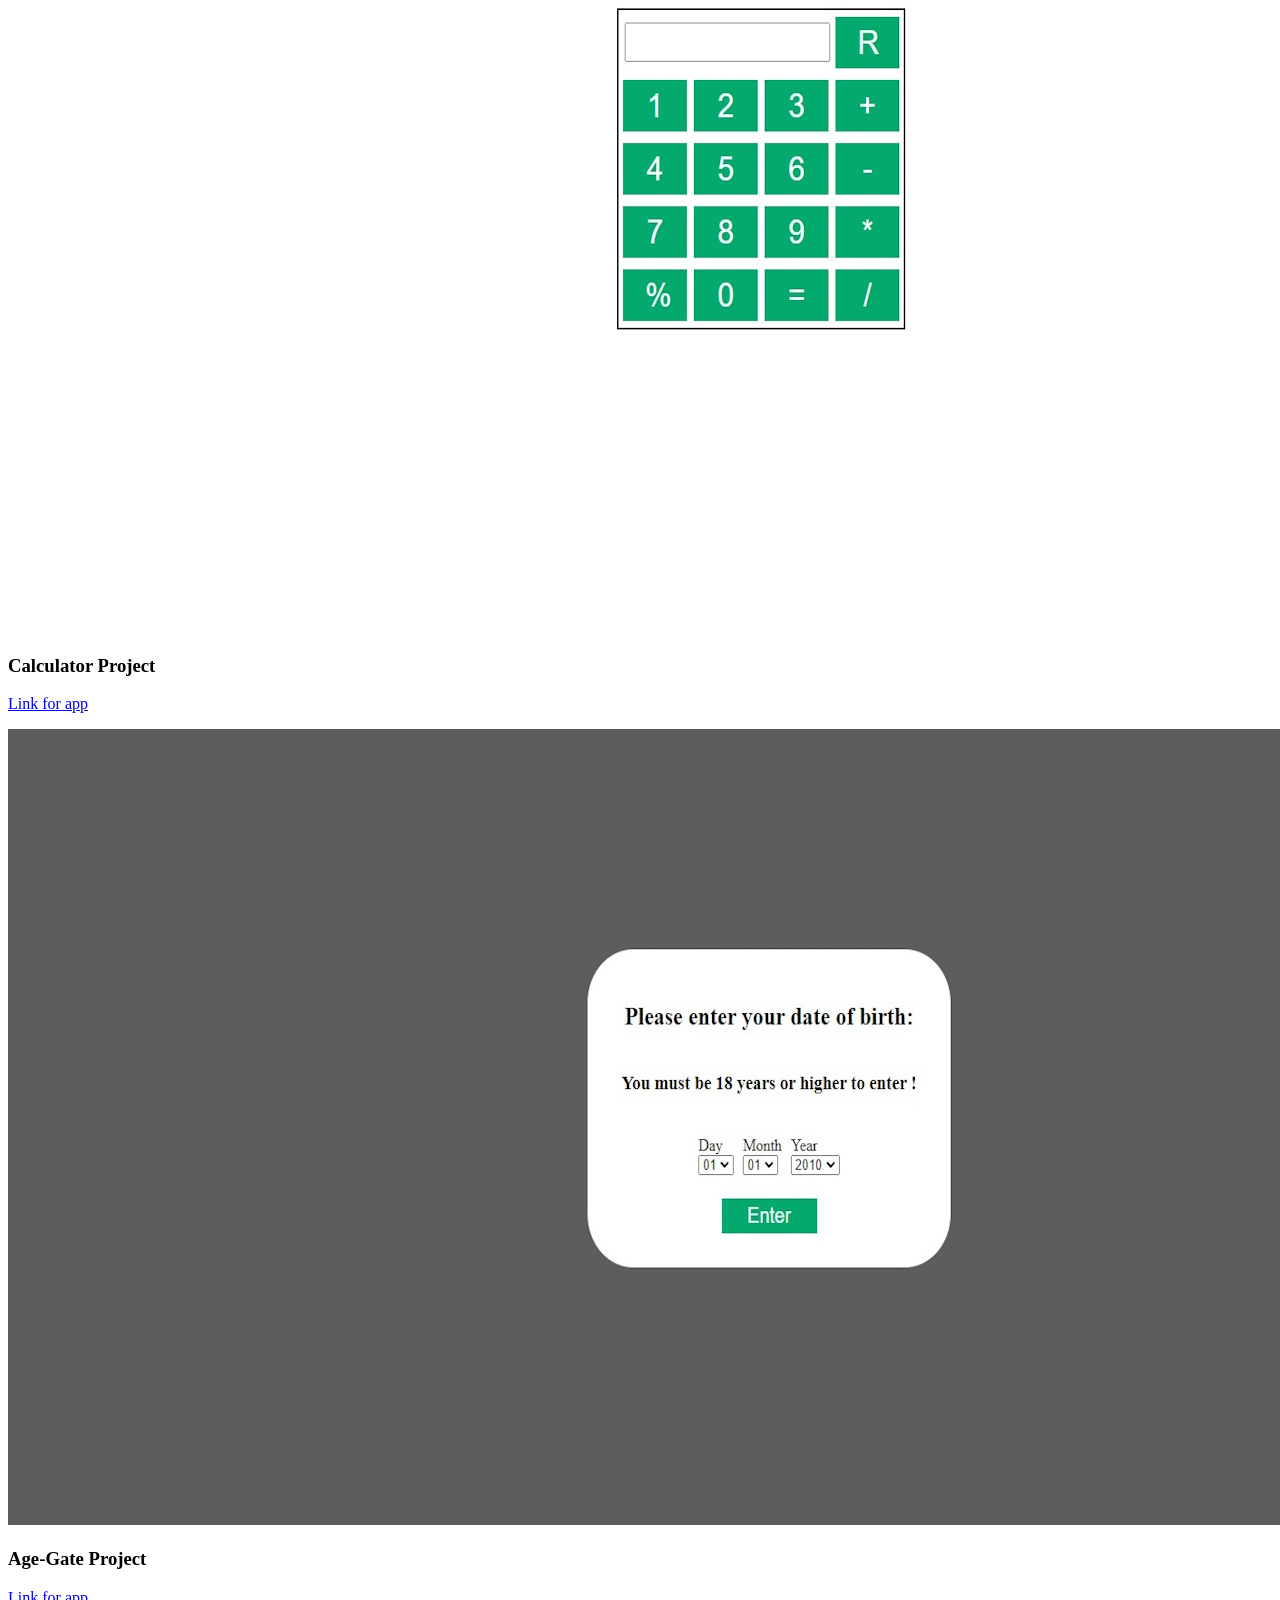
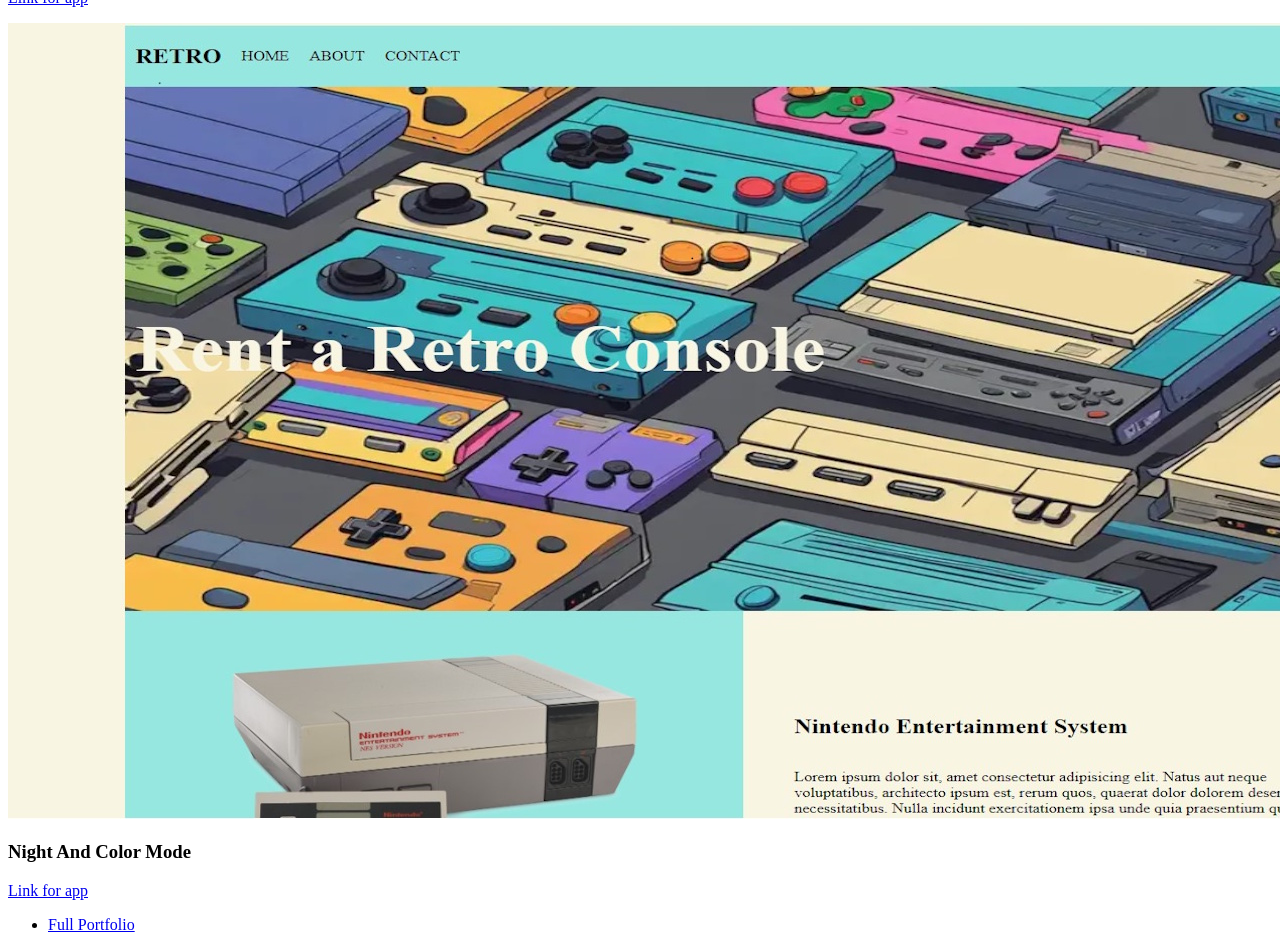
==== commit 417a0678: "Version 1.18" ====
--- a/index.html
+++ b/index.html
@@ -12,7 +12,7 @@
 			<header id="header">
 				<div class="inner">
 					<a href="#" class="image avatar"><img src="images/avatar.jpg" alt="" /></a>
-					<h1><strong>""In the middle of every difficulty lies opportunity." <br /> - Albert Einstein</strong><br />
+					<h1><strong>"In the middle of every difficulty lies opportunity." <br /> - Albert Einstein</strong><br />
 					</h1>
 				</div>
 			</header>
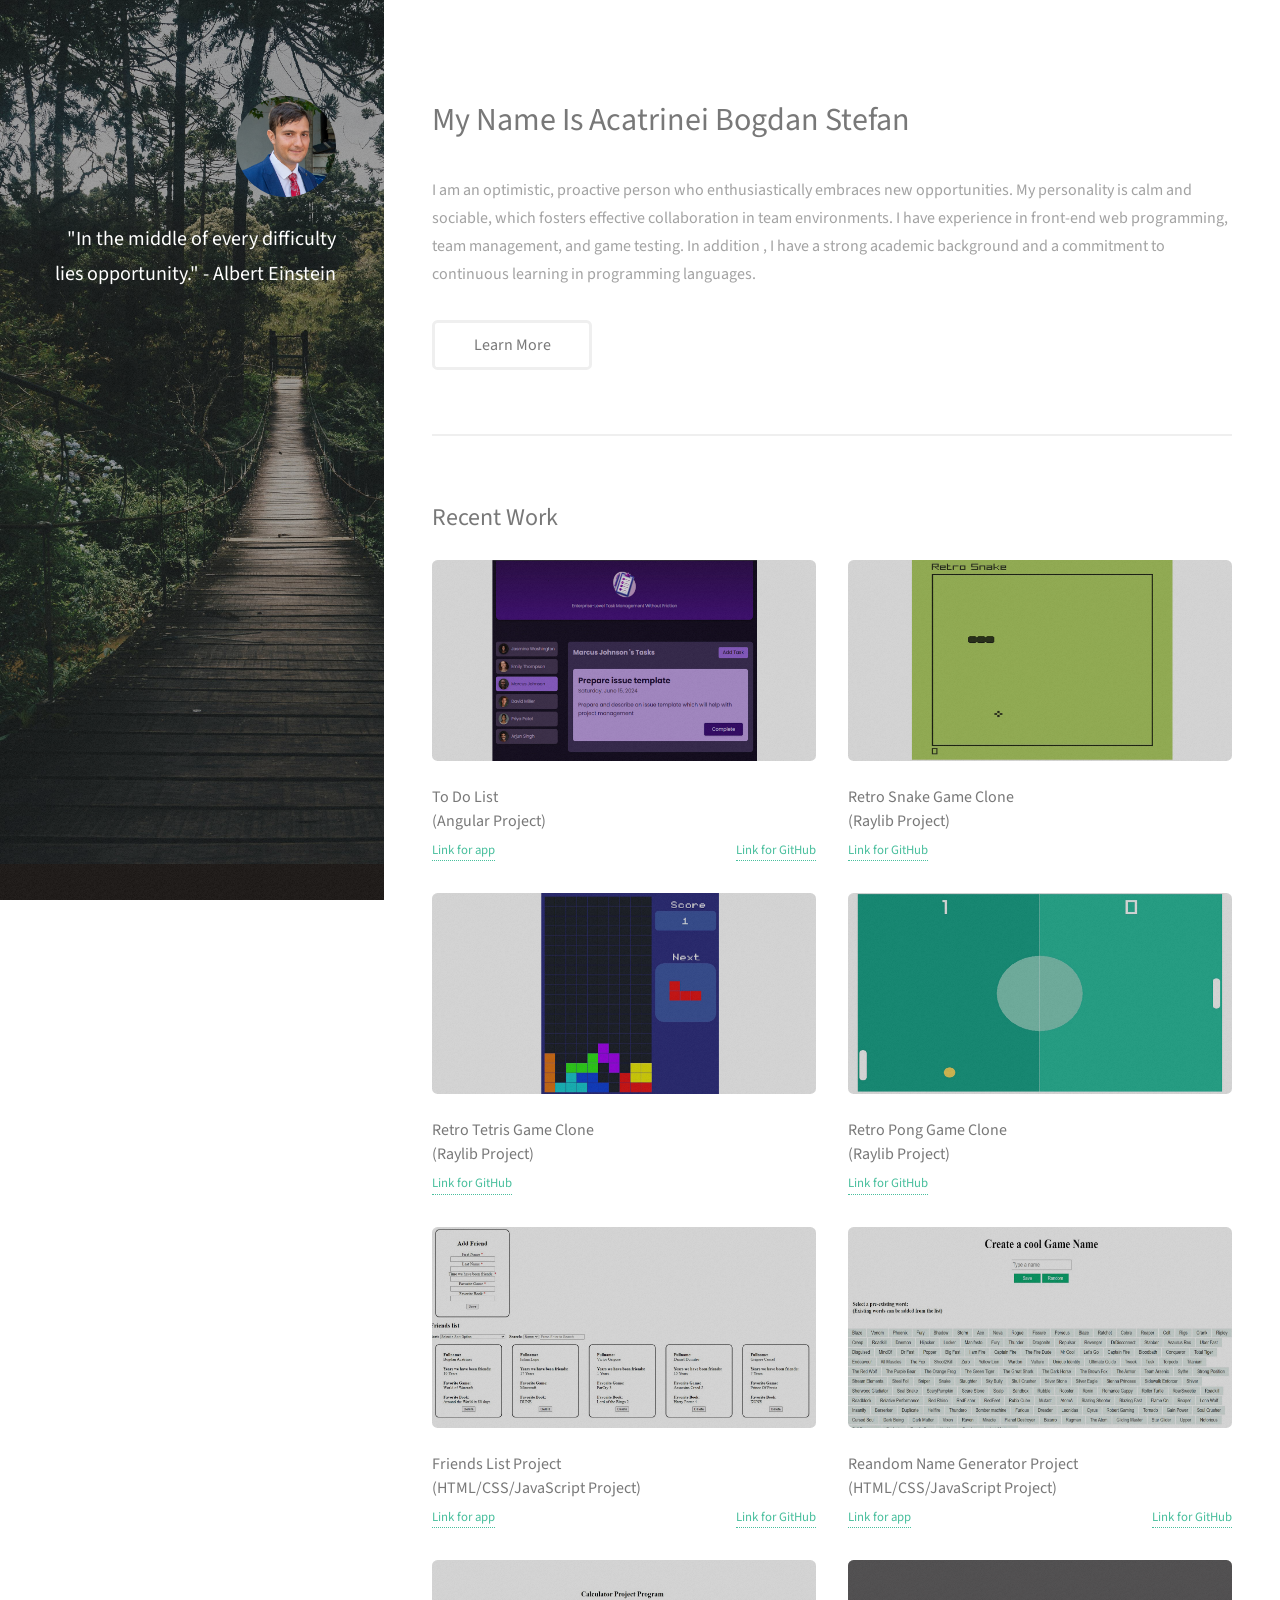
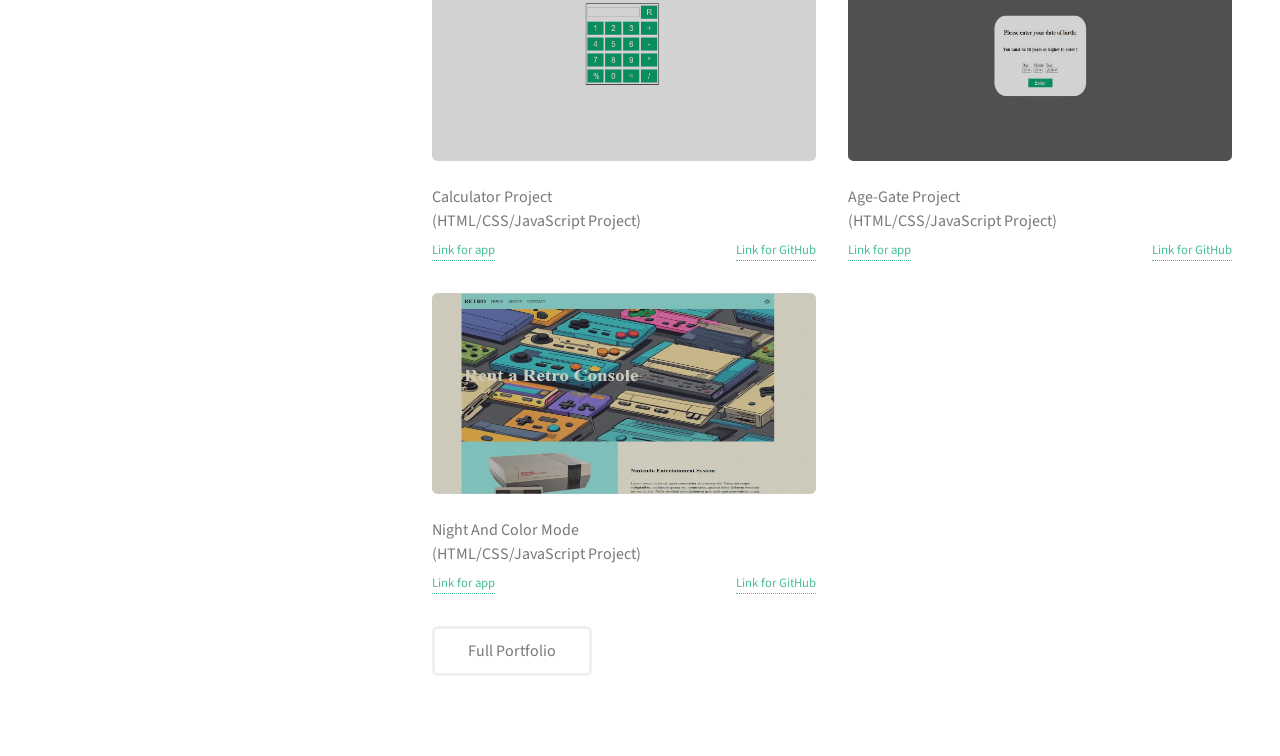
==== commit e50faa1d: "Version 1.19" ====
--- a/index.html
+++ b/index.html
@@ -43,55 +43,77 @@
 						<div class="row">
 							<!-- Games -->
 							<article class="col-6 col-12-xsmall work-item">
-                <a href="images/fulls/06.jpg" class="image fit thumb"><img src="images/thumbs/06.jpg" alt="" /></a>
-                <h3>Retro Snake Game Clone</h3>
-                <p class="links">
-                  <!-- <a href="#">Link for Download</a> -->
-                  <a href="https://github.com/Acatrinei-Bogdan-Stefan/SnakeGame-clone">Link for GitHub</a>
-                </p>
+                				<a href="images/fulls/09.jpg" class="image fit thumb"><img src="images/thumbs/09.jpg" alt="" /></a>
+                				<h3>To Do List <br> (Angular Project)</h3>
+                				<p class="links">
+                				  <a href="https://slateblue-armadillo-712602.hostingersite.com/">Link for app</a>
+                				  <a href="https://github.com/Acatrinei-Bogdan-Stefan/todo-list">Link for GitHub</a>
+                				</p>
 							</article>
-                <article class="col-6 col-12-xsmall work-item">
-                <a href="images/fulls/07.jpg" class="image fit thumb"><img src="images/thumbs/07.jpg" alt="" /></a>
-                <h3>Retro Tetris Game Clone</h3>
-                <p class="links">
-                  <!-- <a href="#">Link for Download</a> -->
-                  <a href="https://github.com/Acatrinei-Bogdan-Stefan/tetris-clone">Link for GitHub</a>
-                </p>
+							<article class="col-6 col-12-xsmall work-item">
+                				<a href="images/fulls/06.jpg" class="image fit thumb"><img src="images/thumbs/06.jpg" alt="" /></a>
+                				<h3>Retro Snake Game Clone <br> (Raylib Project)</h3>
+                				<p class="links">
+                				  <!-- <a href="#">Link for Download</a> -->
+                				  <a href="https://github.com/Acatrinei-Bogdan-Stefan/SnakeGame-clone">Link for GitHub</a>
+                				</p>
 							</article>
-              
-                <article class="col-6 col-12-xsmall work-item">
-                <a href="images/fulls/08.jpg" class="image fit thumb"><img src="images/thumbs/08.jpg" alt="" /></a>
-                <h3>Retro Pong Game Clone</h3>
-                <p class="links">
-                  <!-- <a href="#">Link for Download</a> -->
-                  <a href="https://github.com/Acatrinei-Bogdan-Stefan/pong-clone">Link for GitHub</a>
-                </p>
-              </article>
+                			<article class="col-6 col-12-xsmall work-item">
+                				<a href="images/fulls/07.jpg" class="image fit thumb"><img src="images/thumbs/07.jpg" alt="" /></a>
+                				<h3>Retro Tetris Game Clone <br> (Raylib Project)</h3>
+                				<p class="links">
+                				  <!-- <a href="#">Link for Download</a> -->
+                				  <a href="https://github.com/Acatrinei-Bogdan-Stefan/tetris-clone">Link for GitHub</a>
+                				</p>
+							</article>
+                			<article class="col-6 col-12-xsmall work-item">
+                				<a href="images/fulls/08.jpg" class="image fit thumb"><img src="images/thumbs/08.jpg" alt="" /></a>
+                				<h3>Retro Pong Game Clone <br> (Raylib Project)</h3>
+                				<p class="links">
+                				  <!-- <a href="#">Link for Download</a> -->
+                				  <a href="https://github.com/Acatrinei-Bogdan-Stefan/pong-clone">Link for GitHub</a>
+                				</p>
+              				</article>
 								<!-- Web apps -->
 							<article class="col-6 col-12-xsmall work-item">
 								<a href="images/fulls/01.jpg" class="image fit thumb"><img src="images/thumbs/01.jpg" alt="" /></a>
-								<h3>Friends List Project</h3>
-								<p> <a href="https://acatrinei-bogdan-stefan.github.io/Friends-List">Link for app</a></p>
+								<h3>Friends List Project <br> (HTML/CSS/JavaScript Project)</h3>
+								<p class="links">
+									<a href="https://acatrinei-bogdan-stefan.github.io/Friends-List">Link for app</a>
+									<a href="https://github.com/Acatrinei-Bogdan-Stefan/Friends-List">Link for GitHub</a>
+								</p>
 							</article>
 							<article class="col-6 col-12-xsmall work-item">
 								<a href="images/fulls/02.jpg" class="image fit thumb"><img src="images/thumbs/02.jpg" alt="" /></a>
-								<h3>Reandom Name Generator Project</h3>
-								<p> <a href="https://acatrinei-bogdan-stefan.github.io/Random-Band-Or-Game-Name-Generator/">Link for app</a></p>
+								<h3>Reandom Name Generator Project <br> (HTML/CSS/JavaScript Project)</h3>
+								<p class="links">
+									<a href="https://acatrinei-bogdan-stefan.github.io/Random-Band-Or-Game-Name-Generator/">Link for app</a>
+									<a href="https://github.com/Acatrinei-Bogdan-Stefan/Random-Band-Or-Game-Name-Generator">Link for GitHub</a>
+								</p>
 							</article>
 							<article class="col-6 col-12-xsmall work-item">
 								<a href="images/fulls/03.jpg" class="image fit thumb"><img src="images/thumbs/03.jpg" alt="" /></a>
-								<h3>Calculator Project</h3>
-								<p> <a href="https://acatrinei-bogdan-stefan.github.io/Calculator/">Link for app</a></p>
+								<h3>Calculator Project <br> (HTML/CSS/JavaScript Project)</h3>
+								<p class="links">
+									<a href="https://acatrinei-bogdan-stefan.github.io/Calculator/">Link for app</a>
+									<a href="https://github.com/Acatrinei-Bogdan-Stefan/Calculator">Link for GitHub</a>
+								</p>
 							</article>
 							<article class="col-6 col-12-xsmall work-item">
 								<a href="images/fulls/04.jpg" class="image fit thumb"><img src="images/thumbs/04.jpg" alt="" /></a>
-								<h3>Age-Gate Project</h3>
-								<p> <a href="https://acatrinei-bogdan-stefan.github.io/Age-Gate/">Link for app</a></p>
+								<h3>Age-Gate Project <br> (HTML/CSS/JavaScript Project)</h3>
+								<p class="links">
+									<a href="https://acatrinei-bogdan-stefan.github.io/Age-Gate/">Link for app</a>
+									<a href="https://github.com/Acatrinei-Bogdan-Stefan/Age-Gate">Link for GitHub</a>
+								</p>
 							</article>
 							<article class="col-6 col-12-xsmall work-item">
 								<a href="images/fulls/05.jpg" class="image fit thumb"><img src="images/thumbs/05.jpg" alt="" /></a>
-								<h3>Night And Color Mode</h3>
-								<p> <a href="https://acatrinei-bogdan-stefan.github.io/Night-And-Color-Mode/">Link for app</a></p>
+								<h3>Night And Color Mode <br> (HTML/CSS/JavaScript Project)</h3>
+								<p> 
+									<a href="https://acatrinei-bogdan-stefan.github.io/Night-And-Color-Mode/">Link for app</a>
+									<a href="https://github.com/Acatrinei-Bogdan-Stefan/Night-And-Color-Mode">Link for GitHub</a>
+								</p>
 							</article>
 						</div>
 						<ul class="actions">
--- a/assets/css/main.css
+++ b/assets/css/main.css
@@ -2570,6 +2570,8 @@
 			font-size: 0.8em;
 			line-height: 1.5em;
 			margin: 0;
+			display: flex;
+    		justify-content: space-between;
 		}
 
 /* Header */
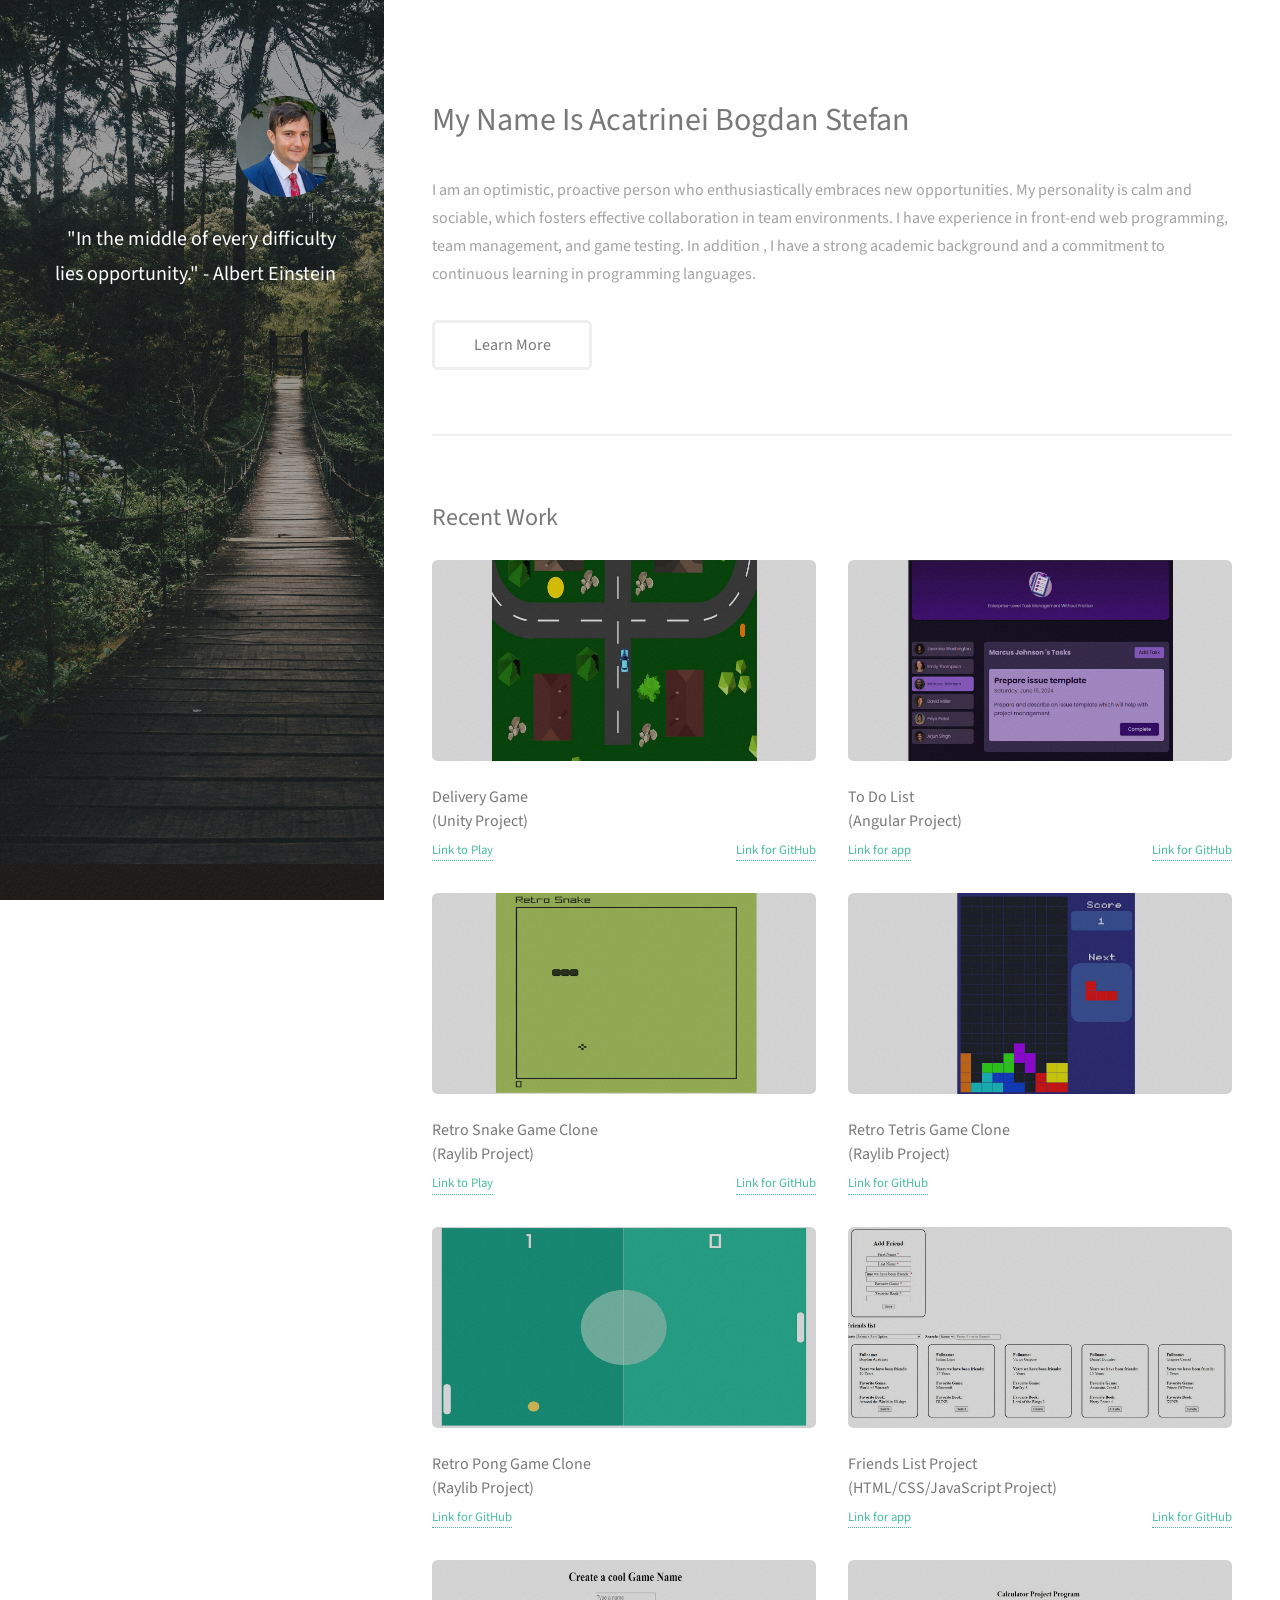
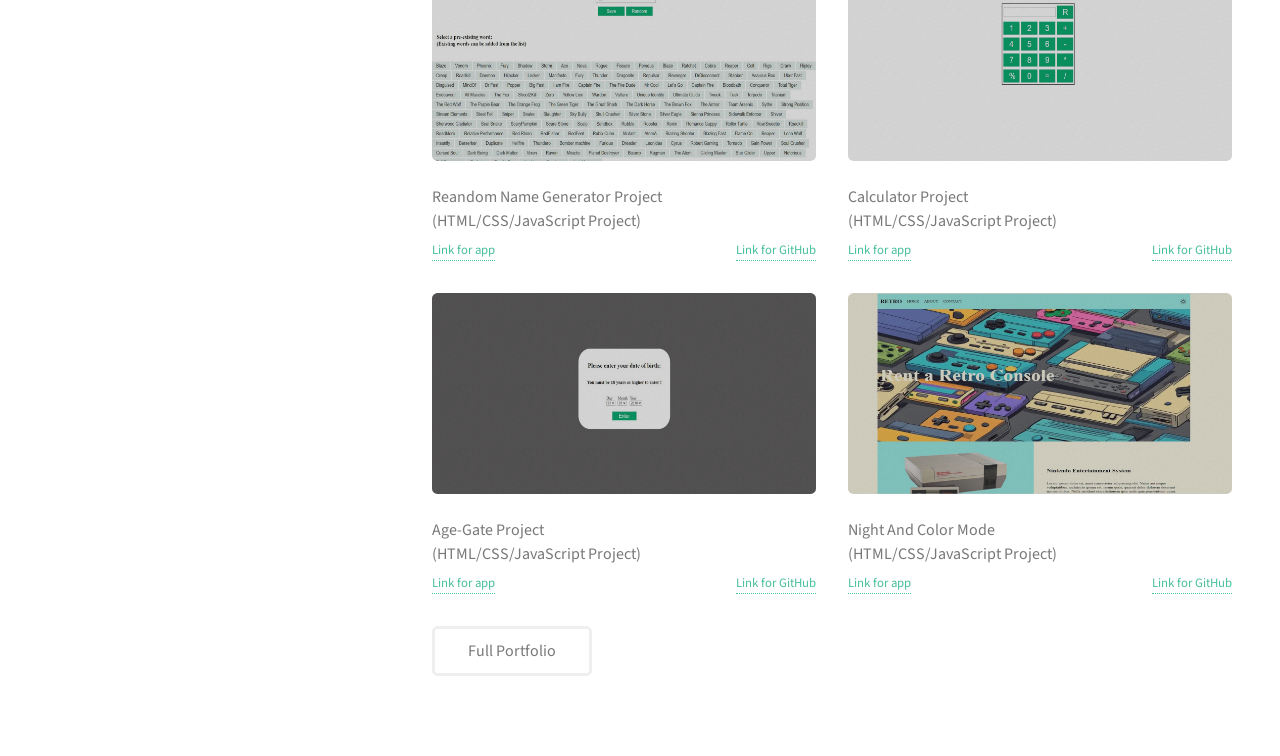
==== commit 44ec212c: "Version 1.22" ====
--- a/index.html
+++ b/index.html
@@ -43,10 +43,18 @@
 						<div class="row">
 							<!-- Games -->
 							<article class="col-6 col-12-xsmall work-item">
+                				<a href="images/fulls/10.jpg" class="image fit thumb"><img src="images/thumbs/10.jpg" alt="" /></a>
+                				<h3>Delivery Game <br> (Unity Project)</h3>
+                				<p class="links">
+                				  <a href="https://car-game.acatrinei-bogdan-stefan.com">Link to Play</a>
+                				  <a href="https://github.com/Acatrinei-Bogdan-Stefan/carGame">Link for GitHub</a>
+                				</p>
+							</article>
+							<article class="col-6 col-12-xsmall work-item">
                 				<a href="images/fulls/09.jpg" class="image fit thumb"><img src="images/thumbs/09.jpg" alt="" /></a>
                 				<h3>To Do List <br> (Angular Project)</h3>
                 				<p class="links">
-                				  <a href="https://slateblue-armadillo-712602.hostingersite.com/">Link for app</a>
+                				  <a href="todo-list.acatrinei-bogdan-stefan.com">Link for app</a>
                 				  <a href="https://github.com/Acatrinei-Bogdan-Stefan/todo-list">Link for GitHub</a>
                 				</p>
 							</article>
@@ -54,7 +62,7 @@
                 				<a href="images/fulls/06.jpg" class="image fit thumb"><img src="images/thumbs/06.jpg" alt="" /></a>
                 				<h3>Retro Snake Game Clone <br> (Raylib Project)</h3>
                 				<p class="links">
-                				  <!-- <a href="#">Link for Download</a> -->
+                				  <a href="retro-snake.acatrinei-bogdan-stefan.com">Link to Play</a>
                 				  <a href="https://github.com/Acatrinei-Bogdan-Stefan/SnakeGame-clone">Link for GitHub</a>
                 				</p>
 							</article>
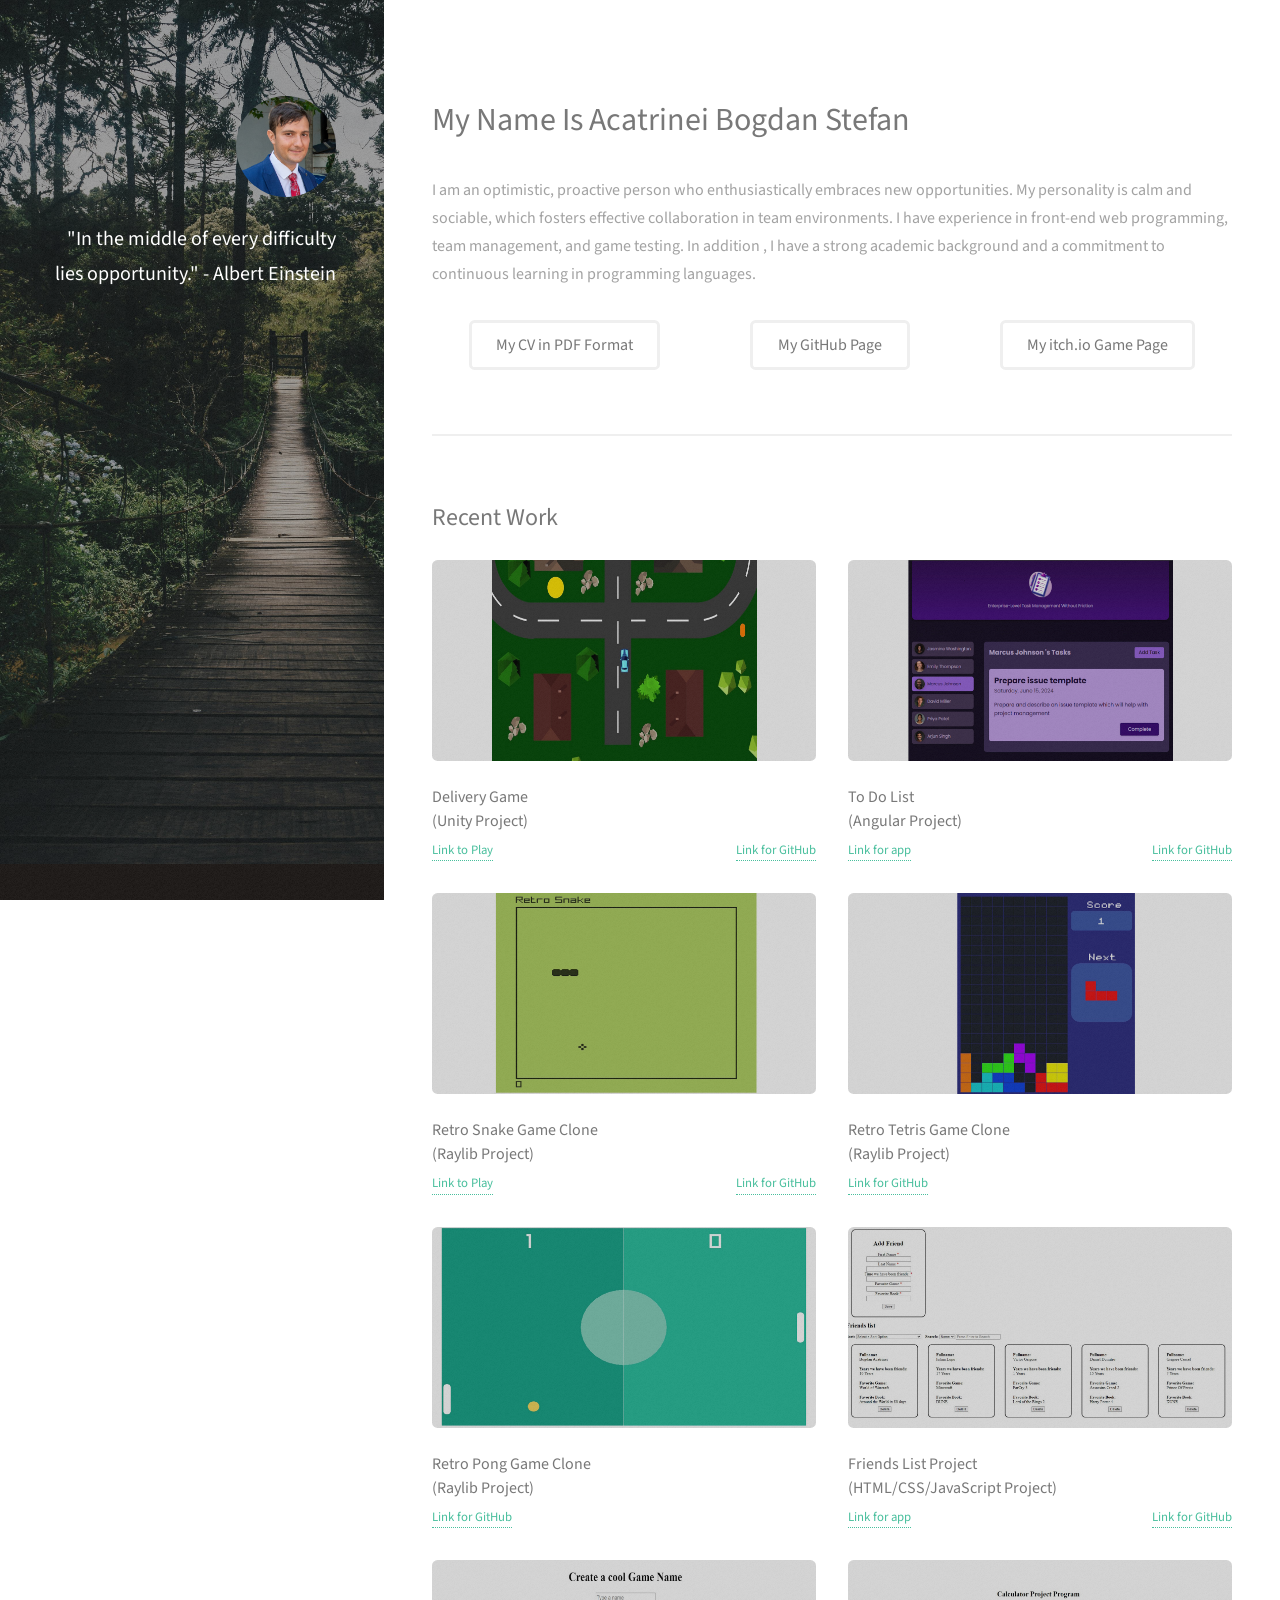
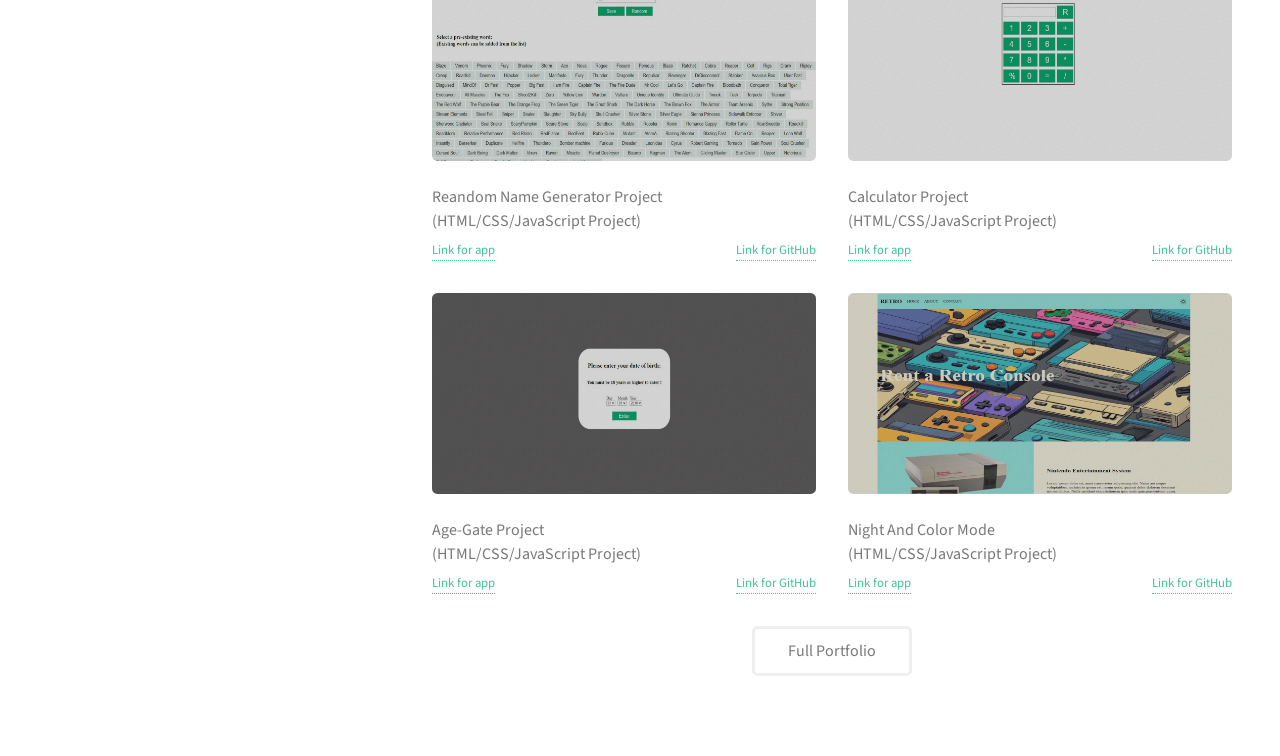
==== commit 9d665d90: "Version 1.22" ====
--- a/index.html
+++ b/index.html
@@ -33,7 +33,9 @@
 							learning in programming languages.
 							</p>
 						<ul class="actions">
-							<li><a href="cv.html" class="button">Learn More</a></li>
+							<li><a href="cv.html" class="button">My CV in PDF Format</a></li>
+							<li><a href="https://github.com/Acatrinei-Bogdan-Stefan" class="button">My GitHub Page</a></li>
+							<li><a href="https://bogdanacatrinei.itch.io/" class="button">My itch.io Game Page</a></li>
 						</ul>
 					</section>
 
@@ -54,7 +56,7 @@
                 				<a href="images/fulls/09.jpg" class="image fit thumb"><img src="images/thumbs/09.jpg" alt="" /></a>
                 				<h3>To Do List <br> (Angular Project)</h3>
                 				<p class="links">
-                				  <a href="todo-list.acatrinei-bogdan-stefan.com">Link for app</a>
+                				  <a href="https://todo-list.acatrinei-bogdan-stefan.com">Link for app</a>
                 				  <a href="https://github.com/Acatrinei-Bogdan-Stefan/todo-list">Link for GitHub</a>
                 				</p>
 							</article>
@@ -62,7 +64,7 @@
                 				<a href="images/fulls/06.jpg" class="image fit thumb"><img src="images/thumbs/06.jpg" alt="" /></a>
                 				<h3>Retro Snake Game Clone <br> (Raylib Project)</h3>
                 				<p class="links">
-                				  <a href="retro-snake.acatrinei-bogdan-stefan.com">Link to Play</a>
+                				  <a href="https://retro-snake.acatrinei-bogdan-stefan.com">Link to Play</a>
                 				  <a href="https://github.com/Acatrinei-Bogdan-Stefan/SnakeGame-clone">Link for GitHub</a>
                 				</p>
 							</article>
--- a/assets/css/main.css
+++ b/assets/css/main.css
@@ -2250,6 +2250,7 @@
 		list-style: none;
 		margin-left: -1em;
 		padding-left: 0;
+		justify-content: space-around;
 	}
 
 		ul.actions li {
